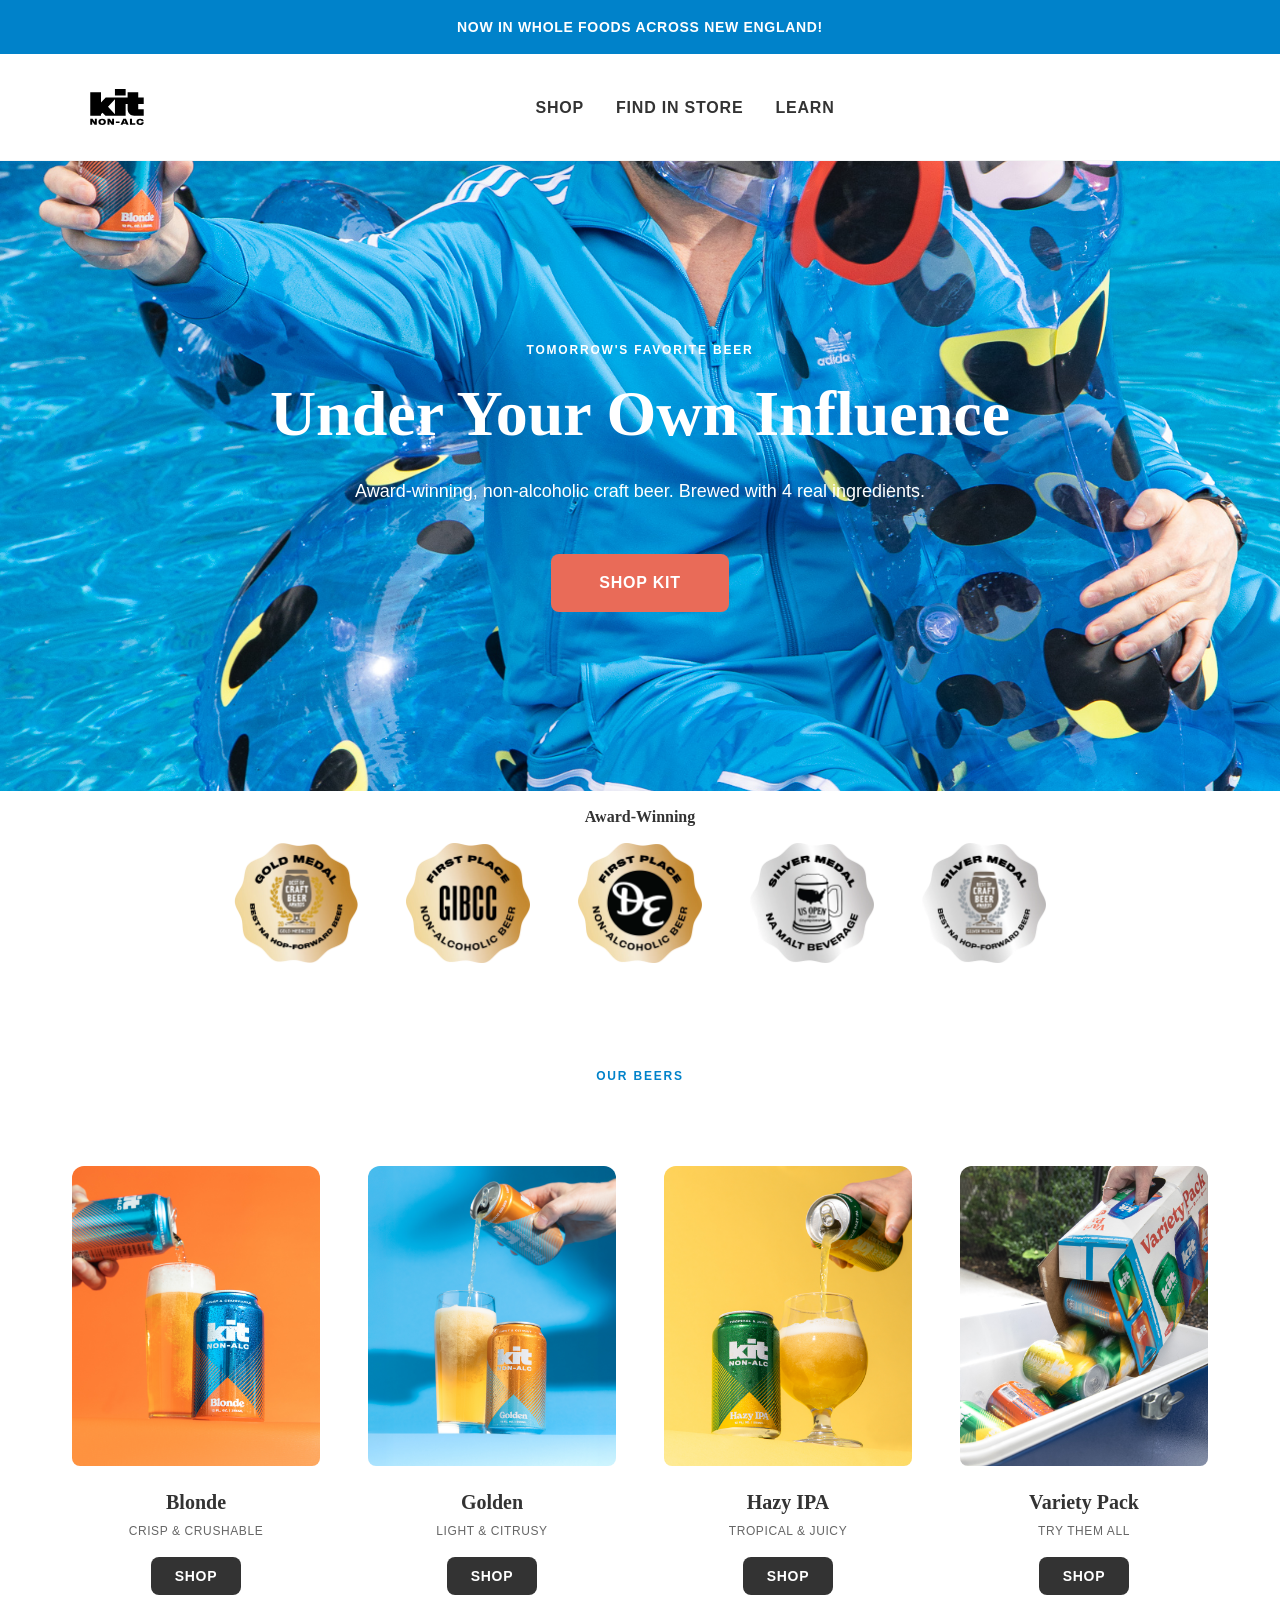
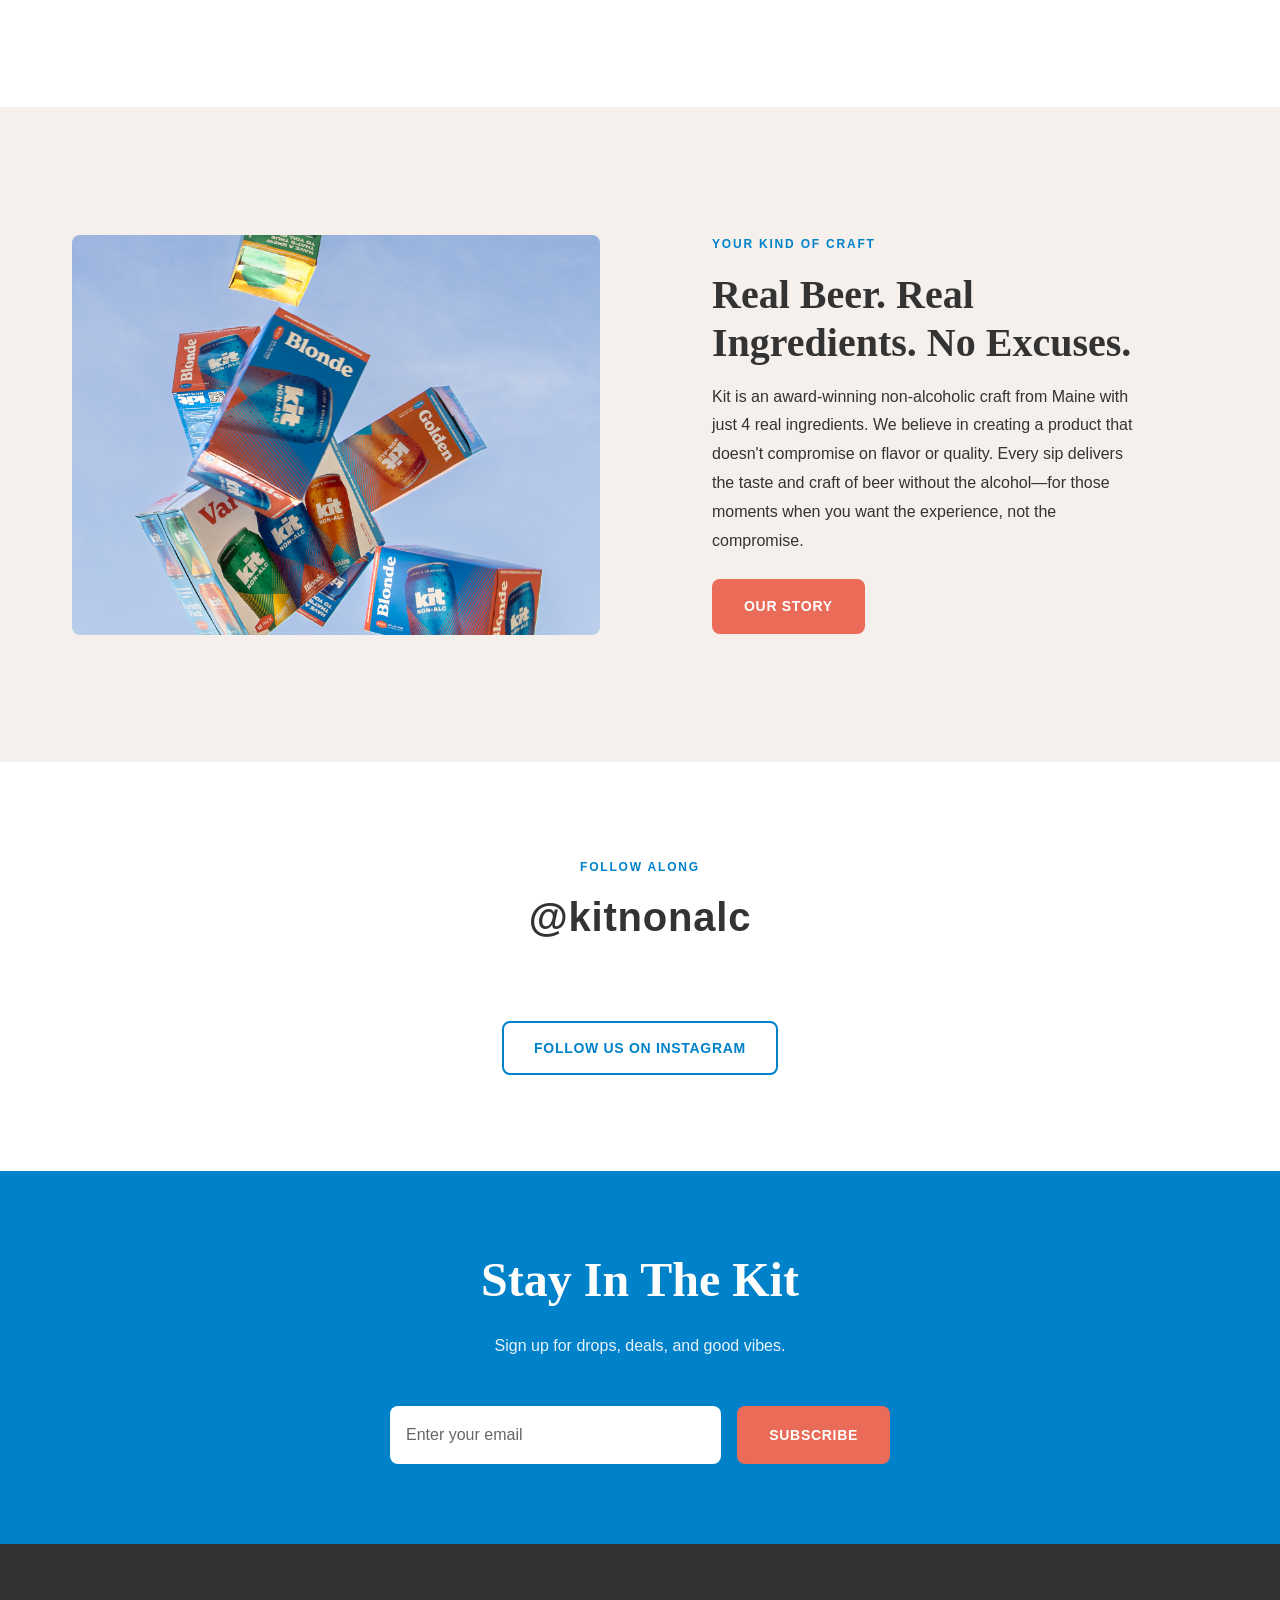
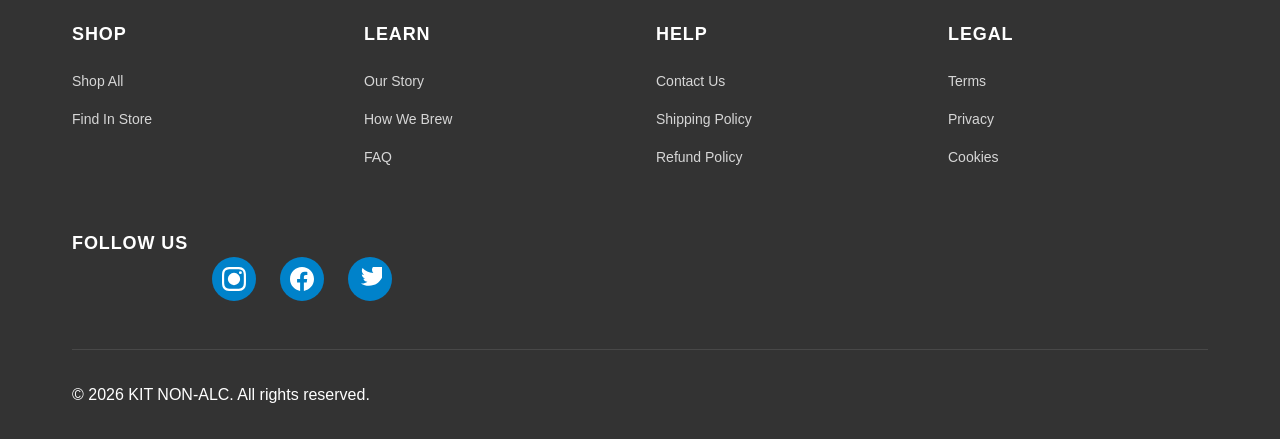
==== index.html @ 0127bae8 "Update site files" ====
<!DOCTYPE html>
<html lang="en">
<head>
    <meta charset="UTF-8">
    <meta name="viewport" content="width=device-width, initial-scale=1.0">
    <meta name="description" content="KIT NON-ALC | Award-winning, crushable, non-alcoholic craft beer brewed with 4 real ingredients in Maine.">
    <meta name="theme-color" content="#1a2332">
    <title>KIT NON-ALC | Tomorrow's Favorite Beer</title>
    <link rel="icon" type="image/svg+xml" href="images/logos/Kit_Non_Alc_Black.svg">

    <!-- CSS Files in Order -->
    <link rel="stylesheet" href="css/variables.css">
    <link rel="stylesheet" href="css/base.css">
    <link rel="stylesheet" href="css/components.css">
    <link rel="stylesheet" href="css/pages.css">
</head>
<body>
    <!-- Announcement Bar -->
    <div class="announcement-bar">
        <p>Now in Whole Foods Across New England!</p>
    </div>

    <!-- Header -->
    <header class="header">
        <div class="header-container">
            <!-- Logo -->
            <div class="header-logo">
                <a href="index.html" aria-label="KIT NON-ALC Home">
                    <img src="images/logos/Kit_Non_Alc_Black.svg" alt="KIT NON-ALC">
                </a>
            </div>

            <!-- Navigation -->
            <nav class="header-nav">
                <ul class="nav-links">
                    <li><a href="shop.html">Shop</a></li>
                    <li><a href="find-kit.html">Find In Store</a></li>
                    <li class="nav-dropdown">
                        <button class="nav-dropdown-toggle" aria-expanded="false" aria-haspopup="true">Learn</button>
                        <ul class="nav-dropdown-menu">
                            <li><a href="our-story.html">Our Story</a></li>
                            <li><a href="how-we-brew.html">How We Brew</a></li>
                            <li><a href="faq.html">FAQ</a></li>
                            <li><a href="contact.html">Contact</a></li>
                        </ul>
                    </li>
                </ul>
            </nav>

            <!-- Header Icons -->
            <div class="header-icons">
                <button class="header-icon-btn menu-toggle" aria-label="Menu" aria-expanded="false">
                    <svg width="24" height="24" viewBox="0 0 24 24" fill="none" xmlns="http://www.w3.org/2000/svg">
                        <path d="M3 6H21" stroke="currentColor" stroke-width="2" stroke-linecap="round"/>
                        <path d="M3 12H21" stroke="currentColor" stroke-width="2" stroke-linecap="round"/>
                        <path d="M3 18H21" stroke="currentColor" stroke-width="2" stroke-linecap="round"/>
                    </svg>
                </button>
            </div>
        </div>
    </header>


    <!-- Mobile Menu -->
    <nav class="mobile-menu">
        <div class="mobile-menu-header">
            <h2>Menu</h2>
            <button class="mobile-menu-close" aria-label="Close menu">&times;</button>
        </div>
        <ul class="mobile-menu-list">
            <li><a href="shop.html">Shop</a></li>
            <li><a href="find-kit.html">Find In Store</a></li>
            <li><a href="our-story.html">Our Story</a></li>
            <li><a href="how-we-brew.html">How We Brew</a></li>
            <li><a href="faq.html">FAQ</a></li>
            <li><a href="contact.html">Contact</a></li>
        </ul>
    </nav>


    <!-- Main Content -->
    <main>
        <!-- Hero Section -->
        <section class="hero" aria-label="Hero">
            <img src="images/hero/hero-pool.jpg" alt="KIT beer lifestyle hero image" class="hero-image" loading="eager">
            <div class="hero-content">
                <span class="hero-eyebrow">TOMORROW'S FAVORITE BEER</span>
                <h1 class="hero-headline">Under Your Own Influence</h1>
                <p class="hero-subtext">Award-winning, non-alcoholic craft beer. Brewed with 4 real ingredients.</p>
                <a href="shop.html" class="btn btn-primary hero-cta">SHOP KIT</a>
            </div>
        </section>

        <!-- Awards Section -->
        <section class="awards-section" aria-label="Awards">
            <h2 class="awards-headline">Award-Winning</h2>
            <div class="awards-container">
                <div class="award">
                    <img src="images/awards/award-1.webp" alt="Gold Medal — Best of Craft Beer Awards, Best NA Hop-Forward Beer 2023" loading="lazy">
                </div>
                <div class="award">
                    <img src="images/awards/award-2.webp" alt="First Place — GIBCC Non-Alcoholic Beer" loading="lazy">
                </div>
                <div class="award">
                    <img src="images/awards/award-3.webp" alt="First Place — DE Non-Alcoholic Beer" loading="lazy">
                </div>
                <div class="award">
                    <img src="images/awards/award-4.webp" alt="Silver Medal — US Open Beer Championship, NA Malt Beverage" loading="lazy">
                </div>
                <div class="award">
                    <img src="images/awards/silver-medal.webp" alt="Silver Medal — Best of Craft Beer Awards, Best NA Hop-Forward Beer 2024" loading="lazy">
                </div>
            </div>
        </section>

        <!-- Featured Products Section -->
        <section class="featured-products" aria-label="Featured products">
            <div class="section-container">
                <div class="section-header">
                    <span class="section-eyebrow">OUR BEERS</span>
                </div>

                <div class="products-grid">
                    <!-- Blonde Product -->
                    <div class="product-card">
                        <a href="shop.html?variant=blonde">
                            <img src="images/products/blonde-pour-1.jpg" alt="KIT Blonde Ale" class="product-image product-image-blonde" loading="lazy">
                        </a>
                        <div class="product-info">
                            <h3 class="product-name">Blonde</h3>
                            <p class="product-descriptor">Crisp & Crushable</p>
                            <a href="shop.html?variant=blonde" class="btn btn-secondary btn-small">SHOP</a>
                        </div>
                    </div>

                    <!-- Golden Product -->
                    <div class="product-card">
                        <a href="shop.html?variant=golden">
                            <img src="images/products/golden-pour-1.jpg" alt="KIT Golden Ale" class="product-image product-image-golden" loading="lazy">
                        </a>
                        <div class="product-info">
                            <h3 class="product-name">Golden</h3>
                            <p class="product-descriptor">Light & Citrusy</p>
                            <a href="shop.html?variant=golden" class="btn btn-secondary btn-small">SHOP</a>
                        </div>
                    </div>

                    <!-- Hazy IPA Product -->
                    <div class="product-card">
                        <a href="shop.html?variant=hazy">
                            <img src="images/products/hazy-pour-may25.jpg" alt="KIT Hazy IPA" class="product-image product-image-hazy" loading="lazy">
                        </a>
                        <div class="product-info">
                            <h3 class="product-name">Hazy IPA</h3>
                            <p class="product-descriptor">Tropical & Juicy</p>
                            <a href="shop.html?variant=hazy" class="btn btn-secondary btn-small">SHOP</a>
                        </div>
                    </div>

                    <!-- Variety Pack -->
                    <div class="product-card variety-pack">
                        <a href="shop.html?variant=variety">
                            <img src="images/products/variety-pack-1.jpg" alt="KIT Variety Pack" class="product-image product-image-variety" loading="lazy">
                        </a>
                        <div class="product-info">
                            <h3 class="product-name">Variety Pack</h3>
                            <p class="product-descriptor">Try Them All</p>
                            <a href="shop.html?variant=variety" class="btn btn-secondary btn-small">SHOP</a>
                        </div>
                    </div>
                </div>
            </div>
        </section>

        <!-- Your Kind of Craft Brand Story Section -->
        <section class="brand-story" aria-label="Brand story">
            <div class="section-container brand-story-layout">
                <img src="images/hero/hero-boxes-sky.jpg" alt="KIT NON-ALC craft beer" class="brand-story-image" loading="lazy">

                <div class="brand-story-content">
                    <span class="section-eyebrow">YOUR KIND OF CRAFT</span>
                    <h2 class="section-headline">Real Beer. Real Ingredients. No Excuses.</h2>
                    <p class="brand-story-text">
                        Kit is an award-winning non-alcoholic craft from Maine with just 4 real ingredients.
                        We believe in creating a product that doesn't compromise on flavor or quality. Every sip delivers
                        the taste and craft of beer without the alcohol—for those moments when you want the experience, not the compromise.
                    </p>
                    <a href="our-story.html" class="btn btn-primary">OUR STORY</a>
                </div>
            </div>
        </section>

        <!-- Instagram Feed Section -->
        <section class="instagram-section" aria-label="Instagram feed">
            <div class="section-container">
                <div class="section-header">
                    <span class="section-eyebrow">FOLLOW ALONG</span>
                    <h2 class="section-headline">@kitnonalc</h2>
                </div>
                <div class="instagram-feed" id="instagram-feed">
                    <!-- Elfsight or native IG embed widget loads here -->
                </div>
                <script src="https://static.elfsight.com/platform/platform.js" async></script>
                <div class="elfsight-app-lazy" data-elfsight-app-lazy data-app-id="instagram-feed-widget"></div>
                <!-- Fallback: static grid of lifestyle images if widget doesn't load -->
                <noscript>
                    <div class="instagram-fallback">
                        <a href="https://instagram.com/kitnonalc" target="_blank" rel="noopener">
                            <img src="images/lifestyle/pool-friends-1.jpg" alt="@kitnonalc on Instagram" class="lifestyle-image" loading="lazy">
                        </a>
                        <a href="https://instagram.com/kitnonalc" target="_blank" rel="noopener">
                            <img src="images/lifestyle/bbq-1.jpg" alt="@kitnonalc on Instagram" class="lifestyle-image" loading="lazy">
                        </a>
                        <a href="https://instagram.com/kitnonalc" target="_blank" rel="noopener">
                            <img src="images/lifestyle/golf-1.jpg" alt="@kitnonalc on Instagram" class="lifestyle-image" loading="lazy">
                        </a>
                    </div>
                </noscript>
                <div class="instagram-cta">
                    <a href="https://instagram.com/kitnonalc" target="_blank" rel="noopener" class="btn btn-outline">FOLLOW US ON INSTAGRAM</a>
                </div>
            </div>
        </section>

        <!-- Newsletter Section -->
        <section class="newsletter" aria-label="Newsletter signup">
            <div class="section-container newsletter-content">
                <h2 class="newsletter-headline">Stay In The Kit</h2>
                <p class="newsletter-subtext">Sign up for drops, deals, and good vibes.</p>

                <form class="newsletter-form" method="post" action="/newsletter">
                    <div class="newsletter-form-group">
                        <input
                            type="email"
                            class="newsletter-input"
                            placeholder="Enter your email"
                            required
                            aria-label="Email address"
                        >
                        <button type="submit" class="btn btn-secondary">SUBSCRIBE</button>
                    </div>
                </form>
            </div>
        </section>
    </main>

    <!-- Footer -->
    <footer class="footer">
        <div class="footer-container">
            <div class="footer-columns">
                <div class="footer-column">
                    <h3>Shop</h3>
                    <ul>
                        <li><a href="shop.html">Shop All</a></li>
                        <li><a href="find-kit.html">Find In Store</a></li>
                    </ul>
                </div>

                <div class="footer-column">
                    <h3>Learn</h3>
                    <ul>
                        <li><a href="our-story.html">Our Story</a></li>
                        <li><a href="how-we-brew.html">How We Brew</a></li>
                        <li><a href="faq.html">FAQ</a></li>
                    </ul>
                </div>

                <div class="footer-column">
                    <h3>Help</h3>
                    <ul>
                        <li><a href="contact.html">Contact Us</a></li>
                        <li><a href="#">Shipping Policy</a></li>
                        <li><a href="#">Refund Policy</a></li>
                    </ul>
                </div>

                <div class="footer-column">
                    <h3>Legal</h3>
                    <ul>
                        <li><a href="#">Terms</a></li>
                        <li><a href="#">Privacy</a></li>
                        <li><a href="#">Cookies</a></li>
                    </ul>
                </div>
            </div>

            <div class="footer-social">
                <h3>Follow Us</h3>
                <div class="social-links">
                    <a href="https://instagram.com/kitnonalc" class="social-link" aria-label="Instagram">
                        <svg width="24" height="24" viewBox="0 0 24 24" fill="currentColor" xmlns="http://www.w3.org/2000/svg">
                            <path d="M12 2.163c3.204 0 3.584.012 4.85.07 3.252.148 4.771 1.691 4.919 4.919.058 1.265.069 1.645.069 4.849 0 3.205-.012 3.584-.069 4.849-.149 3.225-1.664 4.771-4.919 4.919-1.266.057-1.645.069-4.849.069-3.204 0-3.584-.012-4.849-.069-3.259-.149-4.771-1.699-4.919-4.92-.058-1.265-.07-1.644-.07-4.849 0-3.204.013-3.583.07-4.849.149-3.227 1.664-4.771 4.919-4.919 1.266-.057 1.645-.069 4.849-.069zm0-2.163c-3.259 0-3.667.014-4.947.072-4.358.2-6.78 2.618-6.98 6.98-.059 1.281-.073 1.689-.073 4.948 0 3.259.014 3.668.072 4.948.2 4.358 2.618 6.78 6.98 6.98 1.281.058 1.689.072 4.948.072 3.259 0 3.668-.014 4.948-.072 4.354-.2 6.782-2.618 6.979-6.98.059-1.28.073-1.689.073-4.948 0-3.259-.014-3.667-.072-4.947-.196-4.354-2.617-6.78-6.979-6.98-1.281-.059-1.69-.073-4.949-.073zM5.838 12a6.162 6.162 0 1 1 12.324 0 6.162 6.162 0 0 1-12.324 0zM12 16a4 4 0 1 1 0-8 4 4 0 0 1 0 8zm4.965-10.322a1.44 1.44 0 1 1 2.881.001 1.44 1.44 0 0 1-2.881-.001z"/>
                        </svg>
                    </a>
                    <a href="https://facebook.com" class="social-link" aria-label="Facebook">
                        <svg width="24" height="24" viewBox="0 0 24 24" fill="currentColor" xmlns="http://www.w3.org/2000/svg">
                            <path d="M24 12.073c0-6.627-5.373-12-12-12s-12 5.373-12 12c0 5.99 4.388 10.954 10.125 11.854v-8.385H7.078v-3.47h3.047V9.43c0-3.007 1.792-4.669 4.533-4.669 1.312 0 2.686.235 2.686.235v2.953H15.83c-1.491 0-1.956.925-1.956 1.874v2.25h3.328l-.532 3.47h-2.796v8.385C19.612 23.027 24 18.062 24 12.073z"/>
                        </svg>
                    </a>
                    <a href="https://twitter.com" class="social-link" aria-label="Twitter">
                        <svg width="24" height="24" viewBox="0 0 24 24" fill="currentColor" xmlns="http://www.w3.org/2000/svg">
                            <path d="M23.953 4.57a10 10 0 002.856-3.632c-1.044.464-2.213.776-3.458.894 1.242-.748 2.194-1.935 2.643-3.346-1.162.689-2.449 1.19-3.822 1.46-.11-.126-.23-.248-.353-.368-1.781-1.772-4.659-1.792-6.464-.039-1.805 1.752-1.825 4.635-.044 6.464-.026-.02-.052-.039-.079-.057-4.29-.43-8.065-2.191-10.681-5.008-.447.765-.699 1.636-.699 2.57 0 1.785.91 3.361 2.285 4.287-.847-.026-1.643-.256-2.331-.641v.08c0 2.137 1.5 3.95 3.509 4.368-.367.1-.754.154-1.152.154-.282 0-.558-.027-.827-.08.558 1.75 2.174 3.019 4.09 3.054-1.491 1.167-3.368 1.863-5.411 1.863-.352 0-.699-.02-1.042-.059 2.285 1.464 5 2.317 7.939 2.317 9.527 0 14.723-7.882 14.723-14.722 0-.224-.005-.448-.016-.67 1.012-.73 1.888-1.643 2.581-2.685z"/>
                        </svg>
                    </a>
                </div>
            </div>

            <div class="footer-bottom">
                <p>&copy; 2026 KIT NON-ALC. All rights reserved.</p>
            </div>
        </div>
    </footer>

    <!-- JavaScript -->
    <script src="js/main.js"></script>
</body>
</html>
---- css/variables.css ----
/* ========================================
   KIT NON-ALC BRAND DESIGN TOKENS
   ======================================== */

:root {
  /* Colors */
  --kit-blonde-blue: #0082CA;
  --kit-golden-blue: #7FBFEF;
  --kit-charcoal: #333333;
  --kit-white: #FFFFFF;
  --kit-blonde-red: #E96B58;
  --kit-golden-orange: #FF8200;
  --kit-hazy-gold: #FFBF3F;
  --kit-hazy-green: #249E6B;
  --kit-light-gray: #F5F5F5;
  --kit-medium-gray: #E0E0E0;
  --kit-dark-gray: #666666;

  /* Typography Scale */
  --font-family-serif: 'New Spirit', 'Source Serif 4', Georgia, serif;
  --font-family-sans: 'BB Torsos Pro', 'Mona Sans', -apple-system, BlinkMacSystemFont, 'Segoe UI', sans-serif;

  /* Font Sizes */
  --fs-eyebrow: 0.75rem;
  --fs-body-sm: 0.875rem;
  --fs-body: 1rem;
  --fs-subhead: 1.125rem;
  --fs-h4: 1.5rem;
  --fs-h3: 2rem;
  --fs-h2: 2.5rem;
  --fs-h1: 3rem;
  --fs-hero: 3.5rem;

  /* Font Weights */
  --fw-regular: 400;
  --fw-semi-bold: 600;
  --fw-bold: 700;

  /* Letter Spacing */
  --ls-normal: 0;
  --ls-tight: -0.01em;
  --ls-wide: 0.05em;
  --ls-eyebrow: 0.15em;

  /* Line Heights */
  --lh-tight: 1.2;
  --lh-body: 1.6;
  --lh-loose: 1.8;

  /* Spacing Scale (4px base) */
  --space-xs: 0.25rem;
  --space-sm: 0.5rem;
  --space-md: 1rem;
  --space-lg: 1.5rem;
  --space-xl: 2rem;
  --space-2xl: 3rem;
  --space-3xl: 4rem;
  --space-4xl: 5rem;
  --space-5xl: 6rem;

  /* Border Radius */
  --radius-sm: 4px;
  --radius-md: 8px;
  --radius-lg: 12px;
  --radius-xl: 16px;

  /* Transitions */
  --transition-fast: 150ms ease;
  --transition-base: 250ms ease;
  --transition-slow: 350ms ease;

  /* Layout */
  --max-width: 1200px;
  --container-padding: var(--space-xl);

  /* Breakpoints (mobile-first) */
  --bp-tablet: 768px;
  --bp-desktop: 1024px;

  /* Z-Index Scale */
  --z-base: 1;
  --z-dropdown: 100;
  --z-sticky: 200;
  --z-modal: 300;
  --z-overlay: 400;

  /* Shadows */
  --shadow-sm: 0 1px 2px rgba(0, 0, 0, 0.05);
  --shadow-md: 0 4px 6px rgba(0, 0, 0, 0.1);
  --shadow-lg: 0 10px 15px rgba(0, 0, 0, 0.1);
  --shadow-xl: 0 20px 25px rgba(0, 0, 0, 0.1);
}
---- css/base.css ----
/* ========================================
   FONT FACE DECLARATIONS
   ======================================== */

@font-face {
  font-family: 'New Spirit';
  src: url('../fonts/NewSpirit-Regular.woff2') format('woff2'),
       url('../fonts/NewSpirit-Regular.woff') format('woff');
  font-weight: 400;
  font-style: normal;
}

@font-face {
  font-family: 'New Spirit';
  src: url('../fonts/NewSpirit-Medium.woff2') format('woff2'),
       url('../fonts/NewSpirit-Medium.woff') format('woff');
  font-weight: 500;
  font-style: normal;
}

@font-face {
  font-family: 'New Spirit';
  src: url('../fonts/NewSpirit-MediumItalic.woff2') format('woff2'),
       url('../fonts/NewSpirit-MediumItalic.woff') format('woff');
  font-weight: 500;
  font-style: italic;
}

@font-face {
  font-family: 'New Spirit';
  src: url('../fonts/NewSpirit-Bold.woff2') format('woff2'),
       url('../fonts/NewSpirit-Bold.woff') format('woff');
  font-weight: 700;
  font-style: normal;
}

@font-face {
  font-family: 'BB Torsos Pro';
  src: url('../fonts/BBTorsosPro-SemiRegular.woff2') format('woff2'),
       url('../fonts/BBTorsosPro-SemiRegular.woff') format('woff');
  font-weight: 400;
  font-style: normal;
}

@font-face {
  font-family: 'BB Torsos Pro';
  src: url('../fonts/BBTorsosPro-SemiBold.woff2') format('woff2'),
       url('../fonts/BBTorsosPro-SemiBold.woff') format('woff');
  font-weight: 600;
  font-style: normal;
}

@font-face {
  font-family: 'BB Torsos Pro';
  src: url('../fonts/BBTorsosPro-Bold.woff2') format('woff2'),
       url('../fonts/BBTorsosPro-Bold.woff') format('woff');
  font-weight: 700;
  font-style: normal;
}

@import url('https://fonts.googleapis.com/css2?family=Source+Serif+4:ital,opsz,wght@0,8..60,400;0,8..60,500;0,8..60,700;1,8..60,500&family=Mona+Sans:ital,wght@0,200;0,300;0,400;0,500;0,600;0,700;0,800;1,200;1,300;1,400;1,500;1,600;1,700;1,800&display=swap');

/* ========================================
   CSS RESET & BASE STYLES
   ======================================== */

*,
*::before,
*::after {
  margin: 0;
  padding: 0;
  box-sizing: border-box;
}

html {
  scroll-behavior: smooth;
}

body {
  font-family: var(--font-family-sans);
  font-size: var(--fs-body);
  font-weight: var(--fw-regular);
  line-height: var(--lh-body);
  color: var(--kit-charcoal);
  background-color: var(--kit-white);
}

/* ========================================
   TYPOGRAPHY
   ======================================== */

h1,
h2,
h3,
h4,
h5,
h6 {
  font-family: var(--font-family-serif);
  font-weight: var(--fw-semi-bold);
  line-height: var(--lh-tight);
  margin-bottom: var(--space-md);
}

h1 {
  font-size: var(--fs-h1);
}

h2 {
  font-size: var(--fs-h2);
}

h3 {
  font-size: var(--fs-h3);
}

h4 {
  font-size: var(--fs-h4);
}

h5,
h6 {
  font-size: var(--fs-subhead);
}

p {
  margin-bottom: var(--space-md);
}

p:last-child {
  margin-bottom: 0;
}

a {
  color: var(--kit-blonde-blue);
  text-decoration: none;
  transition: color var(--transition-base);
}

a:hover {
  color: var(--kit-golden-blue);
}

img {
  max-width: 100%;
  height: auto;
  display: block;
}

button,
input,
textarea,
select {
  font: inherit;
}

button {
  cursor: pointer;
  border: none;
}

input,
textarea,
select {
  border: 1px solid var(--kit-medium-gray);
  padding: var(--space-md);
  border-radius: var(--radius-md);
  transition: border-color var(--transition-base);
}

input:focus,
textarea:focus,
select:focus {
  outline: none;
  border-color: var(--kit-blonde-blue);
  box-shadow: 0 0 0 3px rgba(0, 130, 202, 0.1);
}

ul,
ol {
  list-style-position: inside;
}

/* ========================================
   UTILITY CLASSES
   ======================================== */

.eyebrow {
  font-family: var(--font-family-sans);
  font-size: var(--fs-eyebrow);
  font-weight: var(--fw-semi-bold);
  text-transform: uppercase;
  letter-spacing: var(--ls-eyebrow);
  color: var(--kit-blonde-blue);
  margin-bottom: var(--space-sm);
  display: block;
}

.headline {
  font-family: var(--font-family-serif);
  font-size: var(--fs-h2);
  font-weight: var(--fw-semi-bold);
  line-height: var(--lh-tight);
  color: var(--kit-charcoal);
}

.subhead {
  font-family: var(--font-family-sans);
  font-size: var(--fs-subhead);
  font-weight: var(--fw-semi-bold);
  text-transform: uppercase;
  letter-spacing: var(--ls-wide);
  color: var(--kit-charcoal);
}

.body-text {
  font-family: var(--font-family-sans);
  font-size: var(--fs-body);
  font-weight: var(--fw-regular);
  line-height: var(--lh-body);
  color: var(--kit-charcoal);
}

.cta-text {
  font-family: var(--font-family-sans);
  font-size: var(--fs-subhead);
  font-weight: var(--fw-semi-bold);
  text-transform: uppercase;
  letter-spacing: var(--ls-wide);
  color: var(--kit-white);
}

.container {
  width: 100%;
  max-width: var(--max-width);
  margin: 0 auto;
  padding: 0 var(--container-padding);
}

.section {
  padding: var(--space-3xl) var(--container-padding);
}

@media (min-width: 768px) {
  .section {
    padding: var(--space-4xl) var(--container-padding);
  }
}

body.no-scroll {
  overflow: hidden;
}

.visually-hidden {
  position: absolute;
  width: 1px;
  height: 1px;
  padding: 0;
  margin: -1px;
  overflow: hidden;
  clip: rect(0, 0, 0, 0);
  white-space: nowrap;
  border-width: 0;
}
---- css/components.css ----
/* ========================================
   ANNOUNCEMENT BAR
   ======================================== */

.announcement-bar {
  background-color: var(--kit-blonde-blue);
  color: var(--kit-white);
  padding: var(--space-md) var(--space-lg);
  text-align: center;
  font-family: var(--font-family-sans);
  font-size: var(--fs-body-sm);
  font-weight: var(--fw-semi-bold);
  text-transform: uppercase;
  letter-spacing: var(--ls-wide);
  z-index: var(--z-sticky);
}

/* ========================================
   SITE HEADER
   ======================================== */

.header {
  background-color: var(--kit-white);
  padding: var(--space-sm) var(--space-xl);
  position: sticky;
  top: 0;
  z-index: var(--z-sticky);
  border-bottom: 1px solid var(--kit-light-gray);
  display: flex;
  align-items: center;
  justify-content: space-between;
}

.header-container {
  width: 100%;
  max-width: var(--max-width);
  margin: 0 auto;
  padding: 0 var(--container-padding);
  display: flex;
  align-items: center;
  justify-content: space-between;
}

.header-logo {
  flex: 0 0 auto;
  max-width: 90px;
}

.header-logo img {
  width: 100%;
  height: auto;
}

.header-logo a {
  display: block;
}

.header-nav {
  flex: 1;
  display: none;
  text-align: center;
}

@media (min-width: 1024px) {
  .header-nav {
    display: flex;
    align-items: center;
    justify-content: center;
  }
}

.header-icons {
  flex: 0 0 auto;
  display: flex;
  align-items: center;
  gap: var(--space-lg);
}

/* ========================================
   NAVIGATION
   ======================================== */

.nav-links {
  display: flex;
  align-items: center;
  justify-content: center;
  gap: var(--space-xl);
  list-style: none;
}

.nav-links > li {
  position: relative;
}

.nav-links a {
  font-family: var(--font-family-sans);
  font-size: var(--fs-body);
  font-weight: var(--fw-semi-bold);
  text-transform: uppercase;
  letter-spacing: var(--ls-wide);
  color: var(--kit-charcoal);
  transition: color var(--transition-base);
  display: flex;
  align-items: center;
  gap: var(--space-sm);
}

.nav-links a:hover {
  color: var(--kit-blonde-blue);
}

.nav-dropdown {
  position: relative;
}

.nav-dropdown-toggle,
.dropdown-toggle {
  font-family: var(--font-family-sans);
  font-size: var(--fs-body);
  font-weight: var(--fw-semi-bold);
  text-transform: uppercase;
  letter-spacing: var(--ls-wide);
  color: var(--kit-charcoal);
  background: none;
  border: none;
  padding: 0;
  cursor: pointer;
  transition: color var(--transition-base);
  display: flex;
  align-items: center;
  gap: var(--space-sm);
}

.nav-dropdown-toggle:hover,
.dropdown-toggle:hover {
  color: var(--kit-blonde-blue);
}

.nav-dropdown {
  position: relative;
}

.nav-dropdown-menu,
.dropdown-menu {
  position: absolute;
  top: 100%;
  left: 0;
  background-color: var(--kit-white);
  border: 1px solid var(--kit-medium-gray);
  border-radius: var(--radius-md);
  padding: var(--space-md) 0;
  min-width: 200px;
  opacity: 0;
  visibility: hidden;
  transform: translateY(-10px);
  transition: opacity var(--transition-base), visibility var(--transition-base), transform var(--transition-base);
  z-index: var(--z-dropdown);
  box-shadow: var(--shadow-lg);
  margin-top: 0;
  list-style: none;
}

/* Invisible bridge to prevent hover gap */
.nav-dropdown-menu::before,
.dropdown-menu::before {
  content: "";
  position: absolute;
  top: -12px;
  left: 0;
  width: 100%;
  height: 12px;
}

.nav-dropdown:hover .nav-dropdown-menu,
.nav-dropdown:hover .dropdown-menu {
  opacity: 1;
  visibility: visible;
  transform: translateY(0);
}

.nav-dropdown-menu a,
.dropdown-menu a {
  display: block;
  padding: var(--space-md) var(--space-lg);
  color: var(--kit-charcoal);
  font-size: var(--fs-body-sm);
  font-weight: var(--fw-regular);
  text-transform: none;
  letter-spacing: var(--ls-normal);
  transition: background-color var(--transition-base), color var(--transition-base);
}

.nav-dropdown-menu a:hover,
.dropdown-menu a:hover {
  background-color: var(--kit-light-gray);
  color: var(--kit-blonde-blue);
}

/* ========================================
   HEADER ICON BUTTONS
   ======================================== */

.header-icon-btn {
  background: none;
  border: none;
  padding: 0;
  cursor: pointer;
  color: var(--kit-charcoal);
  width: 24px;
  height: 24px;
  display: flex;
  align-items: center;
  justify-content: center;
  transition: color var(--transition-base);
}

.header-icon-btn:hover {
  color: var(--kit-blonde-blue);
}

.search-toggle,
.cart-toggle {
  display: flex;
  align-items: center;
  justify-content: center;
  position: relative;
}

.cart-badge {
  position: absolute;
  top: -8px;
  right: -8px;
  background-color: var(--kit-blonde-red);
  color: var(--kit-white);
  border-radius: 50%;
  width: 20px;
  height: 20px;
  display: flex;
  align-items: center;
  justify-content: center;
  font-size: 12px;
  font-weight: var(--fw-semi-bold);
}

.menu-toggle,
.mobile-menu-toggle {
  display: flex;
  flex-direction: column;
  gap: 6px;
  background: none;
  border: none;
  width: 28px;
  height: 28px;
  padding: 0;
  cursor: pointer;
}

@media (min-width: 1024px) {
  .menu-toggle,
  .mobile-menu-toggle {
    display: none;
  }
}

.menu-toggle span,
.mobile-menu-toggle span {
  width: 100%;
  height: 3px;
  background-color: var(--kit-charcoal);
  transition: all var(--transition-base);
  border-radius: 2px;
  display: block;
}

.menu-toggle.is-active span:nth-child(1),
.mobile-menu-toggle.is-open span:nth-child(1) {
  transform: rotate(45deg) translate(6px, 6px);
}

.menu-toggle.is-active span:nth-child(2),
.mobile-menu-toggle.is-open span:nth-child(2) {
  opacity: 0;
}

.menu-toggle.is-active span:nth-child(3),
.mobile-menu-toggle.is-open span:nth-child(3) {
  transform: rotate(-45deg) translate(6px, -6px);
}

/* ========================================
   MOBILE MENU
   ======================================== */

.mobile-menu {
  position: fixed;
  top: 0;
  left: 0;
  right: 0;
  bottom: 0;
  background-color: var(--kit-white);
  z-index: var(--z-modal);
  transform: translateX(-100%);
  transition: transform var(--transition-base);
  overflow-y: auto;
  padding-top: 0;
}

.mobile-menu.is-open {
  transform: translateX(0);
}

@media (min-width: 1024px) {
  .mobile-menu {
    display: none !important;
  }
}

.mobile-menu-header {
  padding: var(--space-lg) var(--space-xl);
  border-bottom: 1px solid var(--kit-light-gray);
  display: flex;
  align-items: center;
  justify-content: space-between;
}

.mobile-menu-header h2 {
  font-family: var(--font-family-sans);
  font-size: var(--fs-subhead);
  font-weight: var(--fw-semi-bold);
  text-transform: uppercase;
  letter-spacing: var(--ls-wide);
  margin: 0;
}

.mobile-menu-close {
  background: none;
  border: none;
  font-size: 24px;
  cursor: pointer;
  color: var(--kit-charcoal);
  transition: color var(--transition-base);
  padding: 0;
  width: 24px;
  height: 24px;
  display: flex;
  align-items: center;
  justify-content: center;
}

.mobile-menu-close:hover {
  color: var(--kit-blonde-blue);
}

.mobile-menu-links,
.mobile-menu-list {
  list-style: none;
  padding: 0;
  margin: 0;
}

.mobile-menu-links a,
.mobile-menu-list a {
  display: block;
  padding: var(--space-lg) var(--space-xl);
  border-bottom: 1px solid var(--kit-light-gray);
  font-family: var(--font-family-sans);
  font-size: var(--fs-body);
  font-weight: var(--fw-semi-bold);
  text-transform: uppercase;
  letter-spacing: var(--ls-wide);
  color: var(--kit-charcoal);
  transition: background-color var(--transition-base), color var(--transition-base);
}

.mobile-menu-links a:hover,
.mobile-menu-list a:hover {
  background-color: var(--kit-light-gray);
  color: var(--kit-blonde-blue);
}

/* ========================================
   CART DRAWER
   ======================================== */

.cart-drawer {
  position: fixed;
  top: 0;
  right: 0;
  width: 100%;
  max-width: 400px;
  height: 100vh;
  background-color: var(--kit-white);
  border-left: 1px solid var(--kit-medium-gray);
  z-index: var(--z-modal);
  transition: right var(--transition-base);
  display: flex;
  flex-direction: column;
  box-shadow: var(--shadow-xl);
  right: -100%;
}

.cart-drawer[hidden] {
  display: none;
}

.cart-drawer:not([hidden]) {
  right: 0;
}

.cart-drawer-overlay {
  position: fixed;
  top: 0;
  left: 0;
  right: 0;
  bottom: 0;
  background-color: rgba(0, 0, 0, 0.3);
  z-index: calc(var(--z-modal) - 1);
  opacity: 0;
  visibility: hidden;
  transition: opacity var(--transition-base), visibility var(--transition-base);
}

.cart-drawer:not([hidden]) ~ .cart-drawer-overlay {
  opacity: 1;
  visibility: visible;
}

.cart-drawer-content {
  display: flex;
  flex-direction: column;
  height: 100%;
}

.cart-drawer-header {
  padding: var(--space-lg);
  border-bottom: 1px solid var(--kit-medium-gray);
  display: flex;
  align-items: center;
  justify-content: space-between;
}

.cart-drawer-header h2 {
  font-family: var(--font-family-sans);
  font-size: var(--fs-subhead);
  font-weight: var(--fw-semi-bold);
  text-transform: uppercase;
  letter-spacing: var(--ls-wide);
  color: var(--kit-charcoal);
  margin: 0;
}

.cart-drawer-close,
.cart-close {
  background: none;
  border: none;
  font-size: 24px;
  cursor: pointer;
  color: var(--kit-charcoal);
  transition: color var(--transition-base);
  padding: 0;
  width: 24px;
  height: 24px;
  display: flex;
  align-items: center;
  justify-content: center;
}

.cart-drawer-close:hover,
.cart-close:hover {
  color: var(--kit-blonde-blue);
}

.cart-drawer-body {
  flex: 1;
  overflow-y: auto;
  padding: var(--space-lg);
}

.cart-empty-state {
  text-align: center;
}

.cart-empty-state p {
  margin-bottom: var(--space-lg);
}

/* ========================================
   SEARCH OVERLAY
   ======================================== */

.search-overlay {
  position: fixed;
  top: 60px;
  left: 0;
  right: 0;
  background-color: var(--kit-white);
  border-bottom: 1px solid var(--kit-medium-gray);
  padding: var(--space-lg) var(--space-xl);
  opacity: 0;
  visibility: hidden;
  transform: translateY(-10px);
  transition: opacity var(--transition-base), visibility var(--transition-base), transform var(--transition-base);
  z-index: var(--z-dropdown);
  box-shadow: var(--shadow-md);
}

.search-overlay[hidden] {
  display: none;
}

.search-overlay:not([hidden]) {
  opacity: 1;
  visibility: visible;
  transform: translateY(0);
}

.search-overlay-content {
  max-width: var(--max-width);
  margin: 0 auto;
  padding: 0 var(--container-padding);
  display: flex;
  align-items: center;
  gap: var(--space-lg);
  position: relative;
}

.search-overlay-close,
.search-close {
  background: none;
  border: none;
  cursor: pointer;
  color: var(--kit-charcoal);
  transition: color var(--transition-base);
  padding: 0;
  width: 24px;
  height: 24px;
  display: flex;
  align-items: center;
  justify-content: center;
}

.search-overlay-close:hover,
.search-close:hover {
  color: var(--kit-blonde-blue);
}

.search-overlay-input {
  width: 100%;
  max-width: 400px;
  padding: var(--space-md);
  border: 1px solid var(--kit-medium-gray);
  border-radius: var(--radius-md);
  font-size: var(--fs-body);
  flex: 1;
}

.search-overlay-input:focus {
  outline: none;
  border-color: var(--kit-blonde-blue);
  box-shadow: 0 0 0 3px rgba(0, 130, 202, 0.1);
}

/* ========================================
   BUTTONS
   ======================================== */

.btn {
  padding: var(--space-md) var(--space-xl);
  border-radius: var(--radius-md);
  font-family: var(--font-family-sans);
  font-size: var(--fs-body-sm);
  font-weight: var(--fw-semi-bold);
  text-transform: uppercase;
  letter-spacing: var(--ls-wide);
  display: inline-flex;
  align-items: center;
  justify-content: center;
  gap: var(--space-md);
  transition: all var(--transition-base);
  white-space: nowrap;
  border: none;
  cursor: pointer;
  text-decoration: none;
}

.btn-primary {
  background-color: var(--kit-blonde-red);
  color: var(--kit-white);
}

.btn-primary:hover {
  background-color: #d85a47;
  transform: translateY(-2px);
  box-shadow: var(--shadow-md);
}

.btn-secondary {
  background-color: var(--kit-charcoal);
  color: var(--kit-white);
}

.btn-secondary:hover {
  background-color: #1a1a1a;
  transform: translateY(-2px);
  box-shadow: var(--shadow-md);
}

.btn-outline {
  background-color: transparent;
  border: 2px solid var(--kit-blonde-blue);
  color: var(--kit-blonde-blue);
  padding: calc(var(--space-md) - 2px) calc(var(--space-xl) - 2px);
}

.btn-outline:hover {
  background-color: var(--kit-blonde-blue);
  color: var(--kit-white);
}

.btn-sm,
.btn-small {
  padding: var(--space-sm) var(--space-lg);
  font-size: var(--fs-body-sm);
}

.btn-lg {
  padding: var(--space-lg) var(--space-2xl);
  font-size: var(--fs-subhead);
}

.btn-full-width {
  width: 100%;
}

/* ========================================
   PRODUCT CARD
   ======================================== */

.product-card {
  background-color: var(--kit-white);
  border-radius: var(--radius-lg);
  overflow: hidden;
  transition: transform var(--transition-base), box-shadow var(--transition-base);
}

.product-card:hover {
  transform: translateY(-8px);
  box-shadow: var(--shadow-lg);
}

.product-image {
  width: 100%;
  height: 300px;
  object-fit: cover;
  object-position: center;
  border-radius: var(--radius-md, 8px);
}

.product-info {
  padding: var(--space-lg);
}

.product-name {
  font-family: var(--font-family-serif);
  font-size: var(--fs-h4);
  font-weight: var(--fw-semi-bold);
  color: var(--kit-charcoal);
  margin-bottom: var(--space-sm);
}

.product-descriptor {
  font-family: var(--font-family-sans);
  font-size: var(--fs-body-sm);
  color: var(--kit-dark-gray);
  margin-bottom: var(--space-md);
  line-height: var(--lh-body);
}

.product-price {
  font-family: var(--font-family-sans);
  font-size: var(--fs-h4);
  font-weight: var(--fw-semi-bold);
  color: var(--kit-charcoal);
  margin-bottom: var(--space-md);
}

.add-to-cart {
  width: 100%;
}

/* ========================================
   TRUST BADGES
   ======================================== */

.trust-badges {
  margin: var(--space-2xl) 0;
}

.trust-badges-container {
  display: flex;
  flex-wrap: wrap;
  gap: var(--space-md);
  justify-content: center;
  align-items: center;
}

.trust-badge {
  display: flex;
  flex-direction: column;
  align-items: center;
  gap: var(--space-sm);
  padding: var(--space-md);
  text-align: center;
  font-family: var(--font-family-sans);
  font-size: var(--fs-body-sm);
  font-weight: var(--fw-semi-bold);
  color: var(--kit-charcoal);
}

.trust-badge-icon {
  width: 40px;
  height: 40px;
  display: flex;
  align-items: center;
  justify-content: center;
}

.trust-badge-icon svg {
  width: 100%;
  height: 100%;
}

.trust-badge p {
  margin: 0;
}

.badges-row {
  display: flex;
  flex-wrap: wrap;
  gap: var(--space-md);
  justify-content: center;
  align-items: center;
}

.badge-icon {
  width: 48px;
  height: 48px;
  display: flex;
  align-items: center;
  justify-content: center;
}

/* ========================================
   SECTION HEADER
   ======================================== */

.section-header {
  margin-bottom: var(--space-2xl);
  text-align: center;
}

@media (min-width: 768px) {
  .section-header {
    margin-bottom: var(--space-3xl);
  }
}

.section-eyebrow {
  display: block;
  font-family: var(--font-family-sans);
  font-size: var(--fs-eyebrow);
  font-weight: var(--fw-semi-bold);
  text-transform: uppercase;
  letter-spacing: var(--ls-eyebrow);
  color: var(--kit-blonde-blue);
  margin-bottom: var(--space-sm);
}

.section-headline {
  font-family: var(--font-family-serif);
  font-size: var(--fs-h2);
  font-weight: var(--fw-semi-bold);
  color: var(--kit-charcoal);
  line-height: var(--lh-tight);
}

@media (min-width: 768px) {
  .section-headline {
    font-size: var(--fs-h1);
  }
}

.section-container {
  width: 100%;
  max-width: var(--max-width);
  margin: 0 auto;
  padding: 0 var(--container-padding);
}

/* ========================================
   SITE FOOTER
   ======================================== */

.footer {
  background-color: var(--kit-charcoal);
  color: var(--kit-white);
  padding: var(--space-3xl) var(--space-xl) var(--space-xl);
}

@media (min-width: 768px) {
  .footer {
    padding: var(--space-4xl) var(--space-xl) var(--space-xl);
  }
}

.footer-container {
  width: 100%;
  max-width: var(--max-width);
  margin: 0 auto;
  padding: 0 var(--container-padding);
}

.footer-columns,
.footer-content {
  display: grid;
  grid-template-columns: 1fr;
  gap: var(--space-2xl);
  margin-bottom: var(--space-2xl);
}

@media (min-width: 768px) {
  .footer-columns,
  .footer-content {
    grid-template-columns: repeat(4, 1fr);
    gap: var(--space-xl);
  }
}

.footer-column h3 {
  font-family: var(--font-family-sans);
  font-size: var(--fs-subhead);
  font-weight: var(--fw-semi-bold);
  text-transform: uppercase;
  letter-spacing: var(--ls-wide);
  color: var(--kit-white);
  margin-bottom: var(--space-lg);
}

.footer-column ul {
  list-style: none;
  padding: 0;
  margin: 0;
}

.footer-column a {
  display: block;
  color: rgba(255, 255, 255, 0.8);
  margin-bottom: var(--space-md);
  font-size: var(--fs-body-sm);
  transition: color var(--transition-base);
}

.footer-column a:hover {
  color: var(--kit-golden-blue);
}

.footer-social {
  display: flex;
  gap: var(--space-lg);
  margin-top: var(--space-lg);
}

.footer-social h3 {
  font-family: var(--font-family-sans);
  font-size: var(--fs-subhead);
  font-weight: var(--fw-semi-bold);
  text-transform: uppercase;
  letter-spacing: var(--ls-wide);
  color: var(--kit-white);
  margin-bottom: var(--space-lg);
}

.social-links {
  display: flex;
  gap: var(--space-lg);
}

.social-link {
  width: 40px;
  height: 40px;
  display: flex;
  align-items: center;
  justify-content: center;
  background-color: rgba(255, 255, 255, 0.1);
  border-radius: var(--radius-md);
  color: var(--kit-white);
  font-size: 20px;
  transition: background-color var(--transition-base), color var(--transition-base);
}

.social-link:hover {
  background-color: var(--kit-golden-blue);
  color: var(--kit-charcoal);
}

.footer-bottom {
  display: grid;
  grid-template-columns: 1fr;
  gap: var(--space-lg);
  border-top: 1px solid rgba(255, 255, 255, 0.1);
  padding-top: var(--space-xl);
  margin-top: var(--space-2xl);
}

@media (min-width: 768px) {
  .footer-bottom {
    grid-template-columns: auto 1fr auto;
    align-items: center;
  }
}

.copyright {
  font-size: var(--fs-body-sm);
  color: rgba(255, 255, 255, 0.6);
  margin: 0;
}

/* ========================================
   NEWSLETTER SECTION
   ======================================== */

.newsletter {
  background-color: var(--kit-blonde-blue);
  color: var(--kit-white);
  padding: var(--space-3xl) var(--space-xl);
  text-align: center;
}

@media (min-width: 768px) {
  .newsletter {
    padding: var(--space-4xl) var(--space-xl);
  }
}

.newsletter-content {
  width: 100%;
  max-width: var(--max-width);
  margin: 0 auto;
  padding: 0 var(--container-padding);
}

.newsletter-headline {
  font-family: var(--font-family-serif);
  font-size: var(--fs-h2);
  font-weight: var(--fw-semi-bold);
  color: var(--kit-white);
  margin-bottom: var(--space-lg);
}

@media (min-width: 768px) {
  .newsletter-headline {
    font-size: var(--fs-h1);
  }
}

.newsletter-subtext {
  margin-bottom: var(--space-lg);
}

.newsletter-form {
  display: flex;
  flex-direction: column;
  gap: var(--space-md);
  max-width: 500px;
  margin: 0 auto;
}

@media (min-width: 768px) {
  .newsletter-form {
    flex-direction: row;
  }
}

.newsletter-form-group {
  display: flex;
  flex-direction: column;
  gap: var(--space-md);
  width: 100%;
}

@media (min-width: 768px) {
  .newsletter-form-group {
    flex-direction: row;
  }
}

.newsletter-input {
  flex: 1;
  padding: var(--space-md);
  border: none;
  border-radius: var(--radius-md);
  font-size: var(--fs-body);
}

.newsletter-input::placeholder {
  color: var(--kit-dark-gray);
}

.newsletter-form .btn-secondary {
  padding: var(--space-md) var(--space-xl);
  background-color: var(--kit-blonde-red);
}

.newsletter-form .btn-secondary:hover {
  background-color: #d85a47;
}

/* ========================================
   IMAGE PLACEHOLDER (Legacy - use real images)
   ======================================== */

.img-placeholder {
  width: 100%;
  height: auto;
  border-radius: var(--radius-md);
}

.img-placeholder--wide {
  aspect-ratio: 16 / 9;
}

.img-placeholder--hero {
  aspect-ratio: 3 / 1;
}

/* ========================================
   RESPONSIVE GRID
   ======================================== */

.grid {
  display: grid;
  gap: var(--space-xl);
}

.grid--cols-2 {
  grid-template-columns: 1fr;
}

@media (min-width: 768px) {
  .grid--cols-2 {
    grid-template-columns: repeat(2, 1fr);
  }
}

.grid--cols-3 {
  grid-template-columns: 1fr;
}

@media (min-width: 768px) {
  .grid--cols-3 {
    grid-template-columns: repeat(2, 1fr);
  }
}

@media (min-width: 1024px) {
  .grid--cols-3 {
    grid-template-columns: repeat(3, 1fr);
  }
}

.grid--cols-4 {
  grid-template-columns: 1fr;
}

@media (min-width: 768px) {
  .grid--cols-4 {
    grid-template-columns: repeat(2, 1fr);
  }
}

@media (min-width: 1024px) {
  .grid--cols-4 {
    grid-template-columns: repeat(4, 1fr);
  }
}

.products-grid {
  display: grid;
  grid-template-columns: 1fr;
  gap: var(--space-xl);
  margin-bottom: var(--space-2xl);
}

@media (min-width: 768px) {
  .products-grid {
    grid-template-columns: repeat(2, 1fr);
  }
}

@media (min-width: 1024px) {
  .products-grid {
    grid-template-columns: repeat(4, 1fr);
  }
}

.products-footer {
  text-align: center;
}

/* ========================================
   LAYOUT & SPACING UTILITIES
   ======================================== */

.featured-products {
  padding: var(--space-3xl) var(--container-padding);
}

@media (min-width: 768px) {
  .featured-products {
    padding: var(--space-4xl) var(--container-padding);
  }
}

.hero {
  position: relative;
  min-height: 600px;
  display: flex;
  align-items: center;
  justify-content: center;
}

.hero-image {
  position: absolute;
  top: 0;
  left: 0;
  width: 100%;
  height: 100%;
  object-fit: cover;
  object-position: center;
  z-index: 0;
}

.hero-content {
  position: relative;
  z-index: 1;
  text-align: center;
  color: var(--kit-white);
  max-width: 600px;
  padding: var(--space-3xl) var(--container-padding);
}

.hero-eyebrow {
  display: block;
  font-family: var(--font-family-sans);
  font-size: var(--fs-eyebrow);
  font-weight: var(--fw-semi-bold);
  text-transform: uppercase;
  letter-spacing: var(--ls-eyebrow);
  margin-bottom: var(--space-md);
}

.hero-headline {
  font-family: var(--font-family-serif);
  font-size: var(--fs-hero);
  font-weight: var(--fw-semi-bold);
  line-height: var(--lh-tight);
  margin-bottom: var(--space-lg);
}

.hero-subtext {
  font-family: var(--font-family-sans);
  font-size: var(--fs-subhead);
  margin-bottom: var(--space-lg);
}

.hero-cta {
  margin-top: var(--space-lg);
}

.lifestyle-section {
  padding: var(--space-3xl) var(--container-padding);
}

@media (min-width: 768px) {
  .lifestyle-section {
    padding: var(--space-4xl) var(--container-padding);
  }
}

.lifestyle-images {
  display: grid;
  grid-template-columns: 1fr;
  gap: var(--space-lg);
  margin-top: var(--space-2xl);
}

@media (min-width: 768px) {
  .lifestyle-images {
    grid-template-columns: repeat(3, 1fr);
  }
}

.lifestyle-image {
  width: 100%;
  height: 350px;
  object-fit: cover;
  object-position: center;
  border-radius: var(--radius-md, 8px);
}

.brand-story {
  padding: var(--space-3xl) var(--container-padding);
}

@media (min-width: 768px) {
  .brand-story {
    padding: var(--space-4xl) var(--container-padding);
  }
}

.brand-story-layout {
  display: grid;
  grid-template-columns: 1fr;
  gap: var(--space-3xl);
  align-items: center;
}

@media (min-width: 768px) {
  .brand-story-layout {
    grid-template-columns: repeat(2, 1fr);
  }
}

.brand-story-image {
  width: 100%;
  height: 400px;
  object-fit: cover;
  object-position: center;
  border-radius: var(--radius-md, 8px);
}

.brand-story-content {
  padding: var(--space-xl) 0;
}

.brand-story-text {
  margin-bottom: var(--space-lg);
  line-height: var(--lh-loose);
}
---- css/pages.css ----
/* ========== HOMEPAGE ========== */

.hero {
  position: relative;
  min-height: 70vh;
  overflow: hidden;
  display: flex;
  align-items: center;
  justify-content: center;
}

.hero-content {
  position: relative;
  z-index: var(--z-base);
  text-align: center;
  max-width: 700px;
  padding: var(--space-2xl);
  color: var(--kit-white);
}

.hero-headline {
  font-family: var(--font-family-serif);
  font-size: clamp(2.5rem, 5vw, 4.5rem);
  font-weight: var(--fw-bold);
  line-height: var(--lh-tight);
  margin-bottom: var(--space-lg);
}

.hero-eyebrow {
  display: block;
  margin-bottom: var(--space-md);
}

.hero-subtext {
  margin-bottom: var(--space-lg);
}

.hero .btn {
  font-size: var(--fs-body);
  padding: var(--space-md) var(--space-2xl);
}

.hero-image {
  position: absolute;
  top: 0;
  left: 0;
  width: 100%;
  height: 100%;
  object-fit: cover;
  object-position: center;
  z-index: 1;
}

/* Awards Bar */
.awards-section {
  background-color: var(--kit-white);
  padding: var(--space-md) var(--container-padding) var(--space-sm);
  text-align: center;
}

.awards-headline {
  font-family: var(--font-family-serif);
  font-size: var(--text-3xl);
  font-weight: 700;
  color: var(--kit-charcoal);
  margin-bottom: var(--space-md);
}

.awards-container {
  display: flex;
  align-items: center;
  justify-content: center;
  gap: var(--space-2xl);
  max-width: var(--max-width);
  margin: 0 auto;
  flex-wrap: wrap;
}

.award {
  flex-shrink: 0;
}

.award img {
  height: 100px;
  width: auto;
  object-fit: contain;
}

@media (max-width: 767px) {
  .awards-container {
    gap: var(--space-lg);
    justify-content: center;
  }
  .award img {
    height: 70px;
  }
}

@media (min-width: 1024px) {
  .award img {
    height: 120px;
  }
}

.featured-products {
  padding-block: var(--space-5xl) var(--space-sm);
  background-color: var(--kit-white);
}

.section-container {
  max-width: var(--max-width);
  margin: 0 auto;
  padding: 0 var(--container-padding);
}

.section-header {
  margin-bottom: var(--space-4xl);
  text-align: center;
}

.section-eyebrow {
  display: block;
  margin-bottom: var(--space-md);
}

.section-headline {
  font-family: var(--font-family-serif);
  font-size: var(--fs-h2);
  font-weight: var(--fw-semi-bold);
  color: var(--kit-charcoal);
}

.products-grid {
  display: grid;
  grid-template-columns: 1fr;
  gap: var(--space-2xl);
  margin-bottom: var(--space-4xl);
}

@media (min-width: 768px) {
  .products-grid {
    grid-template-columns: repeat(2, 1fr);
  }
}

@media (min-width: 1024px) {
  .products-grid {
    grid-template-columns: repeat(4, 1fr);
  }
}

.product-card {
  border-radius: var(--radius-lg);
  overflow: hidden;
  background-color: var(--kit-white);
  transition: transform var(--transition-base);
}

.product-card:hover {
  transform: scale(1.02);
}

.product-card.variety-pack {
  /* Optional: specific styling for variety pack */
}

.product-image {
  width: 100%;
  height: 300px;
  object-fit: cover;
  object-position: center;
  border-radius: var(--radius-md, 8px);
  overflow: hidden;
}

@media (max-width: 767px) {
  .product-image {
    height: 250px;
  }
}

.product-image img {
  width: 100%;
  height: 100%;
  object-fit: cover;
}

.product-image-blonde,
.product-image-golden,
.product-image-hazy,
.product-image-variety {
  /* Placeholder image styling */
}

.product-info {
  padding: var(--space-lg);
  text-align: center;
}

.product-name {
  font-family: var(--font-family-serif);
  font-size: 1.25rem;
  font-weight: var(--fw-bold);
  margin-bottom: var(--space-sm);
  color: var(--kit-charcoal);
}

.product-descriptor {
  font-size: var(--fs-eyebrow);
  text-transform: uppercase;
  letter-spacing: var(--ls-wide);
  color: var(--kit-dark-gray);
  margin-bottom: var(--space-md);
}

.product-price {
  font-size: var(--fs-body);
  font-weight: var(--fw-bold);
  color: var(--kit-charcoal);
  margin-bottom: var(--space-md);
}

.products-footer {
  display: flex;
  justify-content: center;
}

.lifestyle-section {
  background-color: var(--kit-blonde-blue);
  padding-block: var(--space-5xl);
  color: var(--kit-white);
}

.lifestyle-content {
  max-width: var(--max-width);
  margin: 0 auto;
  padding: 0 var(--container-padding);
}

.lifestyle-headline {
  font-family: var(--font-family-serif);
  font-size: clamp(1.5rem, 3vw, 2.5rem);
  font-style: italic;
  font-weight: var(--fw-bold);
  line-height: var(--lh-loose);
  max-width: 900px;
  margin: 0 auto;
  padding: 0;
  text-align: center;
  margin-bottom: var(--space-4xl);
}

.lifestyle-images {
  display: grid;
  grid-template-columns: 1fr;
  gap: var(--space-xl);
}

@media (min-width: 768px) {
  .lifestyle-images {
    grid-template-columns: repeat(3, 1fr);
  }
}

.lifestyle-image {
  width: 100%;
  height: 350px;
  object-fit: cover;
  object-position: center;
  border-radius: var(--radius-md, 8px);
}

@media (max-width: 767px) {
  .lifestyle-image {
    height: 280px;
  }
}

@media (min-width: 1024px) {
  .lifestyle-image {
    height: 400px;
  }
}

.brand-story {
  padding: var(--space-5xl) 0;
  background-color: #F5F0EB;
}

.brand-story-layout {
  display: grid;
  grid-template-columns: 1fr;
  gap: var(--space-4xl);
  align-items: center;
}

@media (min-width: 768px) {
  .brand-story-layout {
    grid-template-columns: 1fr 1fr;
  }
}

.brand-story-image {
  width: 100%;
  height: 400px;
  object-fit: cover;
  object-position: center;
  border-radius: var(--radius-md, 8px);
  overflow: hidden;
}

@media (max-width: 767px) {
  .brand-story-image {
    height: 300px;
  }
}

.brand-story-image img {
  width: 100%;
  height: 100%;
  object-fit: cover;
}

.brand-story-content {
  padding: var(--space-xl);
  max-width: 500px;
}

.brand-story-content .section-eyebrow {
  color: var(--kit-blonde-blue);
  margin-bottom: var(--space-md);
}

.brand-story-text {
  margin-bottom: var(--space-lg);
  line-height: var(--lh-loose);
}

/* Instagram Feed Section */
.instagram-section {
  padding: var(--space-5xl) 0;
  background-color: var(--kit-white);
  text-align: center;
}

.instagram-section .section-headline {
  font-family: var(--font-family-sans);
  font-weight: 600;
  letter-spacing: 0.02em;
}

.instagram-section .section-headline a {
  color: inherit;
  text-decoration: none;
}

.instagram-feed {
  margin: var(--space-2xl) auto;
  max-width: var(--max-width);
}

.instagram-fallback {
  display: grid;
  grid-template-columns: repeat(3, 1fr);
  gap: var(--space-lg);
  max-width: var(--max-width);
  margin: 0 auto;
  padding: 0 var(--container-padding);
}

.instagram-fallback img {
  width: 100%;
  height: 300px;
  object-fit: cover;
  border-radius: var(--radius-md, 8px);
}

@media (max-width: 767px) {
  .instagram-fallback {
    grid-template-columns: 1fr;
  }
  .instagram-fallback img {
    height: 250px;
  }
}

.instagram-cta {
  margin-top: var(--space-2xl);
}


/* ========== SHOP / PDP ========== */

.pdp-awards {
  padding: var(--space-sm) var(--container-padding);
  background-color: var(--kit-light-gray);
}

.pdp-awards-layout {
  display: flex;
  align-items: center;
  gap: var(--space-2xl);
}

.pdp-awards-heading {
  font-family: var(--font-family-serif);
  font-size: var(--fs-h3);
  font-weight: 700;
  color: var(--kit-charcoal);
  white-space: nowrap;
  flex-shrink: 0;
}

.pdp-awards-layout .awards-container {
  flex: 1;
}

@media (max-width: 767px) {
  .pdp-awards-layout {
    flex-direction: column;
    text-align: center;
    gap: var(--space-md);
  }
}

.product-section {
  padding: var(--space-4xl) 0 var(--space-md);
}

.product-container {
  max-width: var(--max-width);
  margin: 0 auto;
  padding: 0 var(--container-padding);
  display: grid;
  grid-template-columns: 1fr;
  gap: var(--space-4xl);
}

@media (min-width: 768px) {
  .product-container {
    grid-template-columns: 55% 45%;
  }
}

.product-gallery {
  width: 100%;
}

@media (min-width: 768px) {
  .product-gallery {
    position: sticky;
    top: calc(var(--z-sticky) + 24px);
  }
}

.gallery-main {
  margin-bottom: var(--space-md);
}

.gallery-main img,
.product-gallery-main img {
  width: 100%;
  height: 500px;
  object-fit: cover;
  border-radius: var(--radius-md, 8px);
}

@media (max-width: 767px) {
  .gallery-main img,
  .product-gallery-main img {
    height: 350px;
  }
}

.gallery-main .img-placeholder {
  width: 100%;
  height: 500px;
  border-radius: var(--radius-md, 8px);
  overflow: hidden;
}

@media (max-width: 767px) {
  .gallery-main .img-placeholder {
    height: 350px;
  }
}

.gallery-thumbnails {
  display: grid;
  grid-template-columns: repeat(4, 1fr);
  gap: var(--space-sm);
}

.thumbnail {
  border-radius: var(--radius-md);
  overflow: hidden;
  cursor: pointer;
  border: 2px solid transparent;
  transition: border-color var(--transition-base);
  padding: 0;
}

.thumbnail img,
.gallery-thumb img,
.product-gallery-thumb img,
.thumbnail img {
  width: 100%;
  height: 100px;
  object-fit: cover;
  border-radius: var(--radius-sm, 4px);
}

.thumbnail:hover,
.thumbnail.active {
  border-color: var(--kit-blonde-blue);
}

.thumbnail .img-placeholder {
  width: 100%;
  height: 100px;
  border-radius: var(--radius-sm, 4px);
}

.product-eyebrow {
  font-size: var(--fs-eyebrow);
  text-transform: uppercase;
  letter-spacing: var(--ls-eyebrow);
  color: var(--kit-blonde-blue);
  margin-bottom: var(--space-md);
}

.variant-selector {
  display: flex;
  flex-wrap: wrap;
  gap: var(--space-md);
  margin-block: var(--space-xl);
  align-items: center;
}

.variant-label {
  font-weight: var(--fw-semi-bold);
  margin-right: var(--space-md);
}

.variant-buttons {
  display: flex;
  flex-wrap: wrap;
  gap: var(--space-md);
}

.variant-btn {
  padding: var(--space-sm) var(--space-lg);
  border: 2px solid var(--kit-medium-gray);
  border-radius: var(--radius-md);
  background-color: var(--kit-white);
  font-family: var(--font-family-sans);
  font-weight: var(--fw-semi-bold);
  text-transform: uppercase;
  font-size: var(--fs-body-sm);
  letter-spacing: var(--ls-wide);
  cursor: pointer;
  transition: all var(--transition-base);
  color: var(--kit-charcoal);
}

.variant-btn:hover {
  border-color: var(--kit-blonde-blue);
}

.variant-btn.active {
  border-color: var(--kit-blonde-blue);
  background-color: var(--kit-blonde-blue);
  color: var(--kit-white);
}

.flavor-descriptor {
  font-size: var(--fs-body-sm);
  color: var(--kit-dark-gray);
  margin-bottom: var(--space-lg);
}

.price-display {
  margin-bottom: var(--space-lg);
}

.price {
  font-size: 1.5rem;
  font-family: var(--font-family-serif);
  font-weight: var(--fw-bold);
  color: var(--kit-charcoal);
}

.quantity-selector {
  display: inline-flex;
  border: 2px solid var(--kit-medium-gray);
  border-radius: var(--radius-md);
  overflow: hidden;
  margin-bottom: var(--space-lg);
}

.qty-btn {
  width: 44px;
  height: 44px;
  border: none;
  background-color: var(--kit-white);
  cursor: pointer;
  display: flex;
  align-items: center;
  justify-content: center;
  font-weight: var(--fw-bold);
  transition: background-color var(--transition-fast);
}

.qty-btn:hover {
  background-color: var(--kit-light-gray);
}

.qty-input {
  width: 60px;
  border: none;
  text-align: center;
  font-family: var(--font-family-sans);
  font-size: var(--fs-body);
  padding: 0;
}

.qty-input::-webkit-outer-spin-button,
.qty-input::-webkit-inner-spin-button {
  -webkit-appearance: none;
  margin: 0;
}

.qty-input[type="number"] {
  -moz-appearance: textfield;
}

.style-description {
  margin-top: var(--space-lg);
  font-size: var(--text-base);
  line-height: 1.6;
  color: var(--color-charcoal, #555);
}

.retailer-section {
  margin-top: var(--space-2xl);
}

.retailer-label {
  font-size: var(--fs-eyebrow);
  text-transform: uppercase;
  letter-spacing: var(--ls-eyebrow);
  color: var(--kit-charcoal);
  margin-bottom: var(--space-lg);
  font-weight: 600;
}

.retailer-buttons {
  display: grid;
  grid-template-columns: 1fr;
  gap: var(--space-md);
}

.retailer-btn {
  display: flex;
  align-items: center;
  justify-content: center;
  padding: 14px 24px;
  border-radius: var(--radius-md, 8px);
  text-decoration: none;
  font-weight: 700;
  font-size: 1rem;
  letter-spacing: 0.02em;
  transition: opacity 0.2s ease, transform 0.15s ease;
  color: #fff;
  border: none;
  min-height: 52px;
}

.retailer-btn:hover {
  opacity: 0.9;
  transform: translateY(-1px);
}

.retailer-btn:active {
  transform: translateY(0);
}

.retailer-logo {
  height: 22px;
  width: auto;
  max-width: 160px;
  object-fit: contain;
}

/* Amazon — #FF9900 on dark */
.retailer-amazon {
  background-color: #232F3E;
  color: #FF9900;
}
.retailer-amazon .retailer-logo {
  height: 24px;
}

/* Walmart — Walmart blue */
.retailer-walmart {
  background-color: #0071DC;
  color: #fff;
}

/* Whole Foods — Whole Foods green */
.retailer-wholefoods {
  background-color: #00674B;
  color: #fff;
}

/* Thrive Market — Thrive green */
.retailer-thrive {
  background-color: #1B6B45;
  color: #fff;
}

/* Instacart — Instacart green */
.retailer-instacart {
  background-color: #003D29;
  color: #43B02A;
}

@media (min-width: 768px) {
  .retailer-buttons {
    grid-template-columns: 1fr 1fr;
  }
}

/* Primary (full-width) retailer button - spans full row */
.retailer-buttons .retailer-btn.retailer-btn--primary {
  grid-column: 1 / -1;
}

.tabs {
  margin-top: var(--space-4xl);
  border-top: 1px solid var(--kit-medium-gray);
}

.tab-nav {
  display: flex;
  border-bottom: 2px solid var(--kit-medium-gray);
  gap: 0;
}

.tab-button {
  padding: var(--space-lg) var(--space-2xl);
  border-bottom: 3px solid transparent;
  background-color: transparent;
  font-family: var(--font-family-sans);
  font-weight: var(--fw-semi-bold);
  text-transform: uppercase;
  font-size: var(--fs-body-sm);
  letter-spacing: var(--ls-wide);
  color: var(--kit-dark-gray);
  cursor: pointer;
  transition: all var(--transition-base);
  border: none;
}

.tab-button:hover {
  color: var(--kit-charcoal);
}

.tab-button.active {
  border-bottom-color: var(--kit-blonde-blue);
  color: var(--kit-blonde-blue);
}

.tab-content {
  padding: var(--space-2xl) 0;
}

.tab-pane {
  padding: var(--space-2xl) 0;
  display: none;
}

.tab-pane.active {
  display: block;
}

.nutrition-grid {
  display: grid;
  grid-template-columns: repeat(2, 1fr);
  gap: var(--space-xl);
  margin-top: var(--space-2xl);
}

@media (min-width: 768px) {
  .nutrition-grid {
    grid-template-columns: repeat(4, 1fr);
  }
}

.nutrition-item {
  padding: var(--space-xl);
  text-align: center;
  background-color: var(--kit-light-gray);
  border-radius: var(--radius-md);
}

.nutrition-value {
  font-family: var(--font-family-serif);
  font-size: 2rem;
  font-weight: var(--fw-bold);
  color: var(--kit-blonde-blue);
  margin-bottom: var(--space-sm);
}

.nutrition-label {
  font-size: var(--fs-eyebrow);
  text-transform: uppercase;
  letter-spacing: var(--ls-eyebrow);
  color: var(--kit-dark-gray);
}

.nutrition-subtitle {
  font-size: var(--fs-body-sm);
  color: var(--kit-dark-gray);
  margin-bottom: var(--space-lg);
}

.award-badges {
  display: flex;
  flex-wrap: wrap;
  gap: var(--space-md);
  margin-top: var(--space-lg);
}

.badge {
  padding: var(--space-sm) var(--space-md);
  background-color: var(--kit-light-gray);
  border-radius: var(--radius-md);
  font-size: var(--fs-body-sm);
}

.reviews-section {
  padding-block: var(--space-4xl);
  text-align: center;
}

/* Meet the Founders Tab */
.founders-tab-layout {
  display: grid;
  grid-template-columns: 1fr;
  gap: var(--space-xl);
  align-items: start;
}

@media (min-width: 768px) {
  .founders-tab-layout {
    grid-template-columns: 1fr 160px;
  }
  .founders-tab-content {
    order: 1;
  }
  .founders-tab-image {
    order: 2;
  }
}

.founders-tab-image img {
  width: 160px;
  height: 160px;
  border-radius: 50%;
  object-fit: cover;
  object-position: center top;
}

@media (max-width: 767px) {
  .founders-tab-image {
    display: flex;
    justify-content: center;
  }
}

.founders-tab-content h3 {
  font-family: var(--font-family-serif);
  font-size: var(--fs-h3);
  margin-bottom: var(--space-lg);
  color: var(--kit-charcoal);
}

.founders-tab-content p {
  line-height: var(--lh-loose);
  color: var(--kit-dark-gray);
  margin-bottom: var(--space-md);
}

.founders-tab-link {
  margin-top: var(--space-lg);
  font-weight: var(--fw-semi-bold);
}

.founders-tab-link a {
  color: var(--kit-blonde-blue);
  text-decoration: none;
  font-size: var(--fs-subhead);
  transition: color var(--transition-base);
}

.founders-tab-link a:hover {
  color: var(--kit-golden-orange);
  text-decoration: underline;
}


/* ========== FIND IN STORE ========== */

.hero-section {
  text-align: center;
  padding-block: var(--space-lg);
}

.hero-content {
  max-width: var(--max-width);
  margin: 0 auto;
  padding: 0 var(--container-padding);
}

.hero-heading {
  font-family: var(--font-family-serif);
  font-size: var(--fs-h1);
  font-weight: var(--fw-semi-bold);
  color: var(--kit-charcoal);
  margin-bottom: var(--space-lg);
}


.retailer-grid {
  display: grid;
  grid-template-columns: 1fr;
  gap: var(--space-2xl);
}

@media (min-width: 768px) {
  .retailer-grid {
    grid-template-columns: repeat(2, 1fr);
  }
}

@media (min-width: 1024px) {
  .retailer-grid {
    grid-template-columns: repeat(4, 1fr);
  }
}

.retailer-card {
  padding: var(--space-2xl);
  border: 2px solid var(--kit-medium-gray);
  border-radius: var(--radius-lg);
  text-align: center;
  transition: all var(--transition-base);
  background-color: var(--kit-white);
  display: flex;
  flex-direction: column;
  align-items: center;
  justify-content: center;
  text-decoration: none;
  color: inherit;
}

.retailer-card:hover {
  border-color: var(--kit-blonde-blue);
  transform: translateY(-2px);
  box-shadow: var(--shadow-md);
}

.retailer-logo-placeholder {
  width: 100%;
  height: 100px;
  background-color: var(--kit-light-gray);
  border-radius: var(--radius-md);
  margin-bottom: var(--space-lg);
  display: flex;
  align-items: center;
  justify-content: center;
}

.retailer-name {
  font-family: var(--font-family-serif);
  font-size: 1.25rem;
  font-weight: var(--fw-bold);
  color: var(--kit-charcoal);
}

.beer-finder-section {
  padding: var(--space-sm) 0 0;
}

.beer-finder-content {
  max-width: 900px;
  margin: 0 auto;
  text-align: center;
}

.beer-finder-content h2 {
  margin-bottom: var(--space-md);
}

.finder-subtext {
  margin-bottom: var(--space-2xl);
  color: var(--kit-dark-gray);
}

.finder-iframe-container {
  width: 100%;
  border: none;
  border-radius: var(--radius-lg);
  overflow: hidden;
}

.finder-iframe-container iframe {
  width: 100%;
  height: 100%;
  border: none;
}

.finder-note {
  font-size: var(--fs-body-sm);
  color: var(--kit-dark-gray);
  margin-top: var(--space-lg);
}

/* Shop Online Fallback Section */
.shop-online-section {
  padding: var(--space-lg) 0;
  background-color: #F5F0EB;
  text-align: center;
}

.shop-online-content h2 {
  font-family: var(--font-family-serif);
  font-size: var(--fs-h2);
  margin-bottom: var(--space-2xl);
  color: var(--kit-charcoal);
}

.shop-online-content .retailer-buttons {
  display: flex;
  flex-wrap: wrap;
  justify-content: center;
  gap: var(--space-md);
  max-width: 700px;
  margin: 0 auto;
}


/* ========== OUR STORY ========== */

.hero-section.hero-image-bg {
  position: relative;
  width: 100%;
  min-height: 50vh;
  display: flex;
  align-items: center;
  justify-content: center;
  text-align: center;
  color: var(--kit-white);
  padding-block: var(--space-4xl);
}

.hero-overlay {
  position: absolute;
  top: 0;
  left: 0;
  width: 100%;
  height: 100%;
  background: rgba(0, 0, 0, 0.4);
  z-index: 2;
}

.hero-content {
  position: relative;
  z-index: 3;
  padding: 0 var(--container-padding);
}

.founders-section {
  padding: var(--space-5xl) 0;
}

.founders-grid {
  display: grid;
  grid-template-columns: 1fr;
  gap: var(--space-4xl);
  align-items: center;
}

@media (min-width: 768px) {
  .founders-grid {
    grid-template-columns: 1fr 1fr;
  }
}

.founders-image {
  width: 100%;
  height: 400px;
  object-fit: cover;
  object-position: center;
  border-radius: var(--radius-md, 8px);
  overflow: hidden;
}

@media (max-width: 767px) {
  .founders-image {
    height: 300px;
  }
}

.founders-image img,
.founders-image .img-placeholder {
  width: 100%;
  height: 100%;
  object-fit: cover;
}

.founders-content {
  padding: var(--space-xl);
  max-width: 500px;
}

.founders-content h2 {
  font-family: var(--font-family-serif);
  font-size: var(--fs-h2);
  margin-bottom: var(--space-lg);
}

.founders-content p {
  line-height: var(--lh-loose);
  margin-bottom: var(--space-md);
}

.mission-section {
  padding: var(--space-5xl) 0;
}

.mission-grid {
  display: grid;
  grid-template-columns: 1fr;
  gap: var(--space-4xl);
  text-align: center;
}

@media (min-width: 768px) {
  .mission-grid {
    grid-template-columns: repeat(3, 1fr);
    gap: var(--space-2xl);
  }
}

.mission-card {
  padding: var(--space-xl);
}

.mission-icon {
  width: 64px;
  height: 64px;
  border-radius: 50%;
  background-color: var(--kit-blonde-blue);
  margin: 0 auto var(--space-lg);
  display: flex;
  align-items: center;
  justify-content: center;
  color: var(--kit-white);
  font-size: 2rem;
}

.mission-card h3 {
  font-family: var(--font-family-serif);
  font-size: 1.25rem;
  font-weight: var(--fw-bold);
  color: var(--kit-charcoal);
  margin-bottom: var(--space-md);
}

.mission-card p {
  color: var(--kit-dark-gray);
  line-height: var(--lh-body);
}

.awards-section h2 {
  margin-bottom: var(--space-md);
}

.awards-grid {
  display: flex;
  flex-wrap: wrap;
  justify-content: center;
  gap: var(--space-2xl);
}

.award-badge {
  width: 120px;
  text-align: center;
}

.badge-icon {
  width: 100%;
  height: 100px;
  background-color: var(--kit-white);
  border-radius: var(--radius-lg);
  margin-bottom: var(--space-md);
}

.partnership-section {
  padding: var(--space-5xl) 0;
}

.partnership-grid {
  display: grid;
  grid-template-columns: 1fr;
  gap: var(--space-4xl);
  align-items: center;
}

@media (min-width: 768px) {
  .partnership-grid {
    grid-template-columns: 1fr 1fr;
  }
  .partnership-grid--reversed .partnership-content {
    order: -1;
  }
}

.partnership-image {
  width: 100%;
  height: 400px;
  object-fit: cover;
  object-position: center;
  border-radius: var(--radius-md, 8px);
  overflow: hidden;
}

@media (max-width: 767px) {
  .partnership-image {
    height: 300px;
  }
}

.partnership-image img,
.partnership-image .img-placeholder {
  width: 100%;
  height: 100%;
  object-fit: cover;
}

.partnership-content {
  padding: var(--space-xl);
  max-width: 500px;
}

.partnership-content h2 {
  font-family: var(--font-family-serif);
  font-size: var(--fs-h2);
  margin-bottom: var(--space-lg);
}

.partnership-content p {
  line-height: var(--lh-loose);
  color: var(--kit-dark-gray);
}

.sustainability-section {
  padding: var(--space-5xl) 0;
  text-align: center;
}

.sustainability-section h2 {
  margin-bottom: var(--space-2xl);
}

.sustainability-section p {
  max-width: 800px;
  margin-left: auto;
  margin-right: auto;
  line-height: var(--lh-loose);
  color: var(--kit-dark-gray);
}


/* ========== HOW WE BREW ========== */

/* Hero section already styled above */

.process-section {
  padding: var(--space-5xl) 0;
}

.process-grid {
  display: grid;
  grid-template-columns: 1fr;
  gap: var(--space-4xl);
  align-items: center;
}

@media (min-width: 768px) {
  .process-grid {
    grid-template-columns: 1fr 1fr;
  }
}

.process-content {
  padding: var(--space-xl);
  max-width: 500px;
}

.process-content h2 {
  font-family: var(--font-family-serif);
  font-size: var(--fs-h2);
  margin-bottom: var(--space-lg);
}

.process-content p {
  line-height: var(--lh-loose);
  color: var(--kit-dark-gray);
  margin-bottom: var(--space-md);
}

.process-image {
  width: 100%;
  height: 400px;
  object-fit: cover;
  object-position: center;
  border-radius: var(--radius-md, 8px);
  overflow: hidden;
}

@media (max-width: 767px) {
  .process-image {
    height: 300px;
  }
}

.process-image img,
.process-image .img-placeholder {
  width: 100%;
  height: 100%;
  object-fit: cover;
}

.ingredients-section {
  padding: var(--space-5xl) 0;
}

.ingredients-section h2 {
  text-align: center;
  margin-bottom: var(--space-4xl);
}

.ingredients-grid {
  display: grid;
  grid-template-columns: 1fr;
  gap: var(--space-2xl);
}

@media (min-width: 768px) {
  .ingredients-grid {
    grid-template-columns: repeat(2, 1fr);
  }
}

@media (min-width: 1024px) {
  .ingredients-grid {
    grid-template-columns: repeat(4, 1fr);
  }
}

.ingredient-card {
  padding: var(--space-2xl);
  text-align: center;
  background-color: var(--kit-white);
  border-radius: var(--radius-lg);
  box-shadow: var(--shadow-sm);
}

.ingredient-icon {
  width: 80px;
  height: 80px;
  border-radius: 50%;
  background-color: var(--kit-light-gray);
  margin: 0 auto var(--space-lg);
  display: flex;
  align-items: center;
  justify-content: center;
  font-size: 2.5rem;
}

.ingredient-card h3 {
  font-family: var(--font-family-serif);
  font-size: 1.25rem;
  font-weight: var(--fw-bold);
  color: var(--kit-charcoal);
  margin-bottom: var(--space-md);
}

.ingredient-card p {
  font-size: var(--fs-body-sm);
  color: var(--kit-dark-gray);
  line-height: var(--lh-body);
}

.quality-section {
  padding: var(--space-5xl) 0;
  text-align: center;
}

.quality-section h2 {
  margin-bottom: var(--space-2xl);
}

.quality-section p {
  max-width: 800px;
  margin-left: auto;
  margin-right: auto;
  margin-bottom: var(--space-lg);
  line-height: var(--lh-loose);
  color: var(--kit-dark-gray);
}

.trust-badges-section {
  padding: var(--space-4xl) 0;
}

.badges-row {
  display: flex;
  flex-wrap: wrap;
  justify-content: center;
  gap: var(--space-2xl);
}

.badges-row .trust-badge {
  flex: 1;
  min-width: 100px;
}


/* ========== FAQ ========== */

.faq-section {
  padding: var(--space-5xl) 0;
}

.faq-category-nav {
  position: sticky;
  top: calc(var(--z-sticky) + 0px);
  background-color: var(--kit-white);
  border-bottom: 1px solid var(--kit-medium-gray);
  padding: var(--space-lg) 0;
  z-index: var(--z-sticky);
  display: flex;
  justify-content: center;
  flex-wrap: wrap;
  gap: var(--space-md);
  margin-bottom: var(--space-4xl);
}

.category-pill {
  padding: var(--space-sm) var(--space-lg);
  border: 2px solid var(--kit-medium-gray);
  border-radius: 999px;
  background-color: var(--kit-white);
  color: var(--kit-charcoal);
  font-family: var(--font-family-sans);
  font-weight: var(--fw-semi-bold);
  font-size: var(--fs-body-sm);
  cursor: pointer;
  transition: all var(--transition-base);
  text-transform: capitalize;
}

.category-pill:hover {
  border-color: var(--kit-blonde-blue);
  color: var(--kit-blonde-blue);
}

.category-pill.active {
  background-color: var(--kit-blonde-blue);
  border-color: var(--kit-blonde-blue);
  color: var(--kit-white);
}

.faq-accordion {
  /* accordion container */
}

.faq-category {
  margin-bottom: var(--space-5xl);
}

.category-heading {
  font-size: var(--fs-eyebrow);
  text-transform: uppercase;
  letter-spacing: var(--ls-eyebrow);
  color: var(--kit-blonde-blue);
  padding-bottom: var(--space-lg);
  border-bottom: 2px solid var(--kit-medium-gray);
  margin-bottom: var(--space-lg);
}

.faq-item {
  border-bottom: 1px solid var(--kit-light-gray);
}

.faq-question {
  padding: var(--space-lg) 0;
  cursor: pointer;
  font-weight: var(--fw-semi-bold);
  list-style: none;
  display: flex;
  justify-content: space-between;
  align-items: center;
  transition: color var(--transition-fast);
  color: var(--kit-charcoal);
  background: none;
  border: none;
  width: 100%;
  text-align: left;
  font-family: var(--font-family-sans);
  font-size: var(--fs-body);
}

.faq-question:hover {
  color: var(--kit-blonde-blue);
}

.faq-question::after {
  content: '';
  width: 20px;
  height: 20px;
  background-image: url('data:image/svg+xml,<svg xmlns="http://www.w3.org/2000/svg" viewBox="0 0 24 24" fill="none" stroke="currentColor" stroke-width="2"><polyline points="6 9 12 15 18 9"></polyline></svg>');
  background-size: contain;
  background-repeat: no-repeat;
  background-position: center;
  transition: transform var(--transition-base);
  flex-shrink: 0;
  margin-left: var(--space-lg);
}

.faq-item[open] .faq-question::after {
  transform: rotate(180deg);
}

.faq-answer {
  padding: 0 0 var(--space-lg);
  color: var(--kit-dark-gray);
  max-width: 700px;
  line-height: var(--lh-body);
}

.faq-answer p {
  margin-bottom: var(--space-md);
}

.faq-answer ul {
  margin-bottom: var(--space-md);
}

.faq-answer ul li {
  margin-bottom: var(--space-sm);
}

.faq-answer a {
  color: var(--kit-blonde-blue);
  text-decoration: underline;
}


/* ========== CONTACT ========== */

.contact-section {
  padding: var(--space-4xl) 0 var(--space-5xl);
}

.contact-grid {
  display: grid;
  grid-template-columns: 1fr;
  gap: var(--space-4xl);
}

@media (min-width: 768px) {
  .contact-grid {
    grid-template-columns: 60% 40%;
  }
}

.contact-form-wrapper {
  /* wrapper for form */
}

.contact-form {
  /* form styling */
}

.form-group {
  margin-bottom: var(--space-xl);
}

.contact-form input,
.contact-form select,
.contact-form textarea {
  width: 100%;
  border: 2px solid var(--kit-medium-gray);
  border-radius: var(--radius-md);
  padding: var(--space-md) var(--space-lg);
  font-family: var(--font-family-sans);
  font-size: var(--fs-body);
  transition: border-color var(--transition-fast);
  background-color: var(--kit-white);
  color: var(--kit-charcoal);
}

.contact-form input:focus,
.contact-form select:focus,
.contact-form textarea:focus {
  outline: none;
  border-color: var(--kit-blonde-blue);
  box-shadow: 0 0 0 3px rgba(0, 130, 202, 0.1);
}

.contact-form label {
  display: block;
  margin-bottom: var(--space-sm);
  font-weight: var(--fw-semi-bold);
  color: var(--kit-charcoal);
}

.contact-form textarea {
  min-height: 150px;
  resize: vertical;
}

.contact-form .btn {
  width: 100%;
}

.contact-info-wrapper {
  padding: var(--space-xl);
}

.contact-info-box {
  /* contact info container */
}

.contact-info-box h3 {
  font-family: var(--font-family-serif);
  font-size: var(--fs-h3);
  margin-bottom: var(--space-2xl);
}

.contact-info-item {
  margin-bottom: var(--space-2xl);
}

.contact-info-item h4 {
  font-family: var(--font-family-sans);
  font-size: var(--fs-body);
  font-weight: var(--fw-semi-bold);
  margin-bottom: var(--space-md);
  color: var(--kit-charcoal);
}

.contact-info-item a {
  color: var(--kit-blonde-blue);
  text-decoration: none;
}

.contact-info-item a:hover {
  text-decoration: underline;
}

.contact-info-item p {
  color: var(--kit-dark-gray);
  line-height: var(--lh-body);
  margin: 0;
}

.social-links {
  display: flex;
  gap: var(--space-lg);
  margin-top: var(--space-lg);
}

.social-link {
  display: flex;
  align-items: center;
  justify-content: center;
  width: 44px;
  height: 44px;
  border-radius: 50%;
  background-color: var(--kit-blonde-blue);
  color: var(--kit-white);
  text-decoration: none;
  transition: transform var(--transition-fast);
}

.social-link:hover {
  transform: scale(1.1);
}

/* ========== NEWSLETTER SECTION ========== */

.newsletter {
  background-color: var(--kit-blonde-blue);
  color: var(--kit-white);
  padding: var(--space-3xl) 0;
  text-align: center;
}

@media (min-width: 768px) {
  .newsletter {
    padding: var(--space-4xl) 0;
  }
}

.newsletter-content {
  max-width: var(--max-width);
  margin: 0 auto;
  padding: 0 var(--container-padding);
}

.newsletter-headline {
  font-family: var(--font-family-serif);
  font-size: var(--fs-h2);
  font-weight: var(--fw-semi-bold);
  color: var(--kit-white);
  margin-bottom: var(--space-lg);
}

@media (min-width: 768px) {
  .newsletter-headline {
    font-size: var(--fs-h1);
  }
}

.newsletter-subtext {
  color: rgba(255, 255, 255, 0.9);
  margin-bottom: var(--space-2xl);
}

.newsletter-form {
  display: flex;
  flex-direction: column;
  gap: var(--space-md);
  max-width: 500px;
  margin: 0 auto;
}

@media (min-width: 768px) {
  .newsletter-form {
    flex-direction: row;
  }
}

.newsletter-form-group {
  display: flex;
  flex-direction: column;
  gap: var(--space-md);
  width: 100%;
}

@media (min-width: 768px) {
  .newsletter-form-group {
    flex-direction: row;
  }
}

.newsletter-input {
  flex: 1;
  padding: var(--space-md);
  border: none;
  border-radius: var(--radius-md);
  font-size: var(--fs-body);
  background-color: var(--kit-white);
  color: var(--kit-charcoal);
}

.newsletter-input::placeholder {
  color: var(--kit-dark-gray);
}

.newsletter-section {
  background-color: var(--kit-blonde-blue);
  color: var(--kit-white);
  padding: var(--space-3xl) 0;
  text-align: center;
}

@media (min-width: 768px) {
  .newsletter-section {
    padding: var(--space-4xl) 0;
  }
}


/* ==================================================================
   MOBILE-FIRST RESPONSIVE OVERHAUL
   All fixes for screens < 768px
   ================================================================== */

@media (max-width: 767px) {

  /* ---- GLOBAL MOBILE ---- */
  .container {
    padding: 0 var(--space-lg);
  }

  /* ---- ANNOUNCEMENT BAR ---- */
  .announcement-bar {
    font-size: 0.7rem;
    padding: var(--space-sm) var(--space-md);
  }

  /* ---- HEADER ---- */
  .header {
    padding: var(--space-sm) var(--space-md);
  }

  .header-container {
    padding: 0;
  }

  .header-logo {
    max-width: 70px;
  }

  /* ---- HOMEPAGE HERO ---- */
  .hero {
    min-height: 50vh;
    min-height: 350px;
  }

  .hero-content {
    padding: var(--space-xl) var(--space-lg);
  }

  .hero-headline {
    font-size: clamp(1.75rem, 7vw, 2.5rem);
  }

  .hero-subtext {
    font-size: var(--fs-body-sm);
  }

  .hero .btn {
    font-size: var(--fs-body-sm);
    padding: var(--space-sm) var(--space-xl);
  }

  /* ---- AWARDS SECTION ---- */
  .awards-section {
    padding: var(--space-md) var(--space-lg) var(--space-sm);
  }

  .awards-headline {
    font-size: 1.25rem;
    margin-bottom: var(--space-sm);
  }

  .awards-container {
    gap: var(--space-md);
  }

  .award img {
    height: 55px;
  }

  /* ---- FEATURED PRODUCTS (homepage) ---- */
  .featured-products {
    padding-block: var(--space-2xl) var(--space-sm);
  }

  .section-header {
    margin-bottom: var(--space-xl);
  }

  .section-headline {
    font-size: var(--fs-h3);
  }

  .products-grid {
    grid-template-columns: repeat(2, 1fr);
    gap: var(--space-md);
    margin-bottom: var(--space-lg);
  }

  .product-image {
    height: 180px;
  }

  .product-info {
    padding: var(--space-md);
  }

  .product-name {
    font-size: 1rem;
    margin-bottom: var(--space-xs);
  }

  .product-descriptor {
    font-size: 0.65rem;
    margin-bottom: var(--space-sm);
  }

  .product-price {
    font-size: var(--fs-body-sm);
    margin-bottom: var(--space-sm);
  }

  .product-card .btn {
    padding: var(--space-sm) var(--space-md);
    font-size: 0.7rem;
  }

  /* ---- LIFESTYLE SECTION ---- */
  .lifestyle-section {
    padding-block: var(--space-2xl);
  }

  .lifestyle-headline {
    font-size: 1.25rem;
    margin-bottom: var(--space-xl);
    line-height: var(--lh-body);
  }

  .lifestyle-images {
    gap: var(--space-md);
  }

  .lifestyle-image {
    height: 220px;
  }

  /* ---- BRAND STORY ---- */
  .brand-story {
    padding: var(--space-2xl) 0;
  }

  .brand-story-layout {
    gap: var(--space-xl);
  }

  .brand-story-image {
    height: 250px;
  }

  .brand-story-content {
    padding: var(--space-md) var(--space-lg);
    max-width: 100%;
  }

  .brand-story-content .section-eyebrow {
    font-size: 0.65rem;
  }

  .brand-story-content .section-headline {
    font-size: var(--fs-h4);
  }

  .brand-story-text {
    font-size: var(--fs-body-sm);
  }

  /* ---- INSTAGRAM SECTION ---- */
  .instagram-section {
    padding: var(--space-2xl) 0;
  }

  .instagram-fallback img {
    height: 220px;
  }

  /* ---- NEWSLETTER (all pages) ---- */
  .newsletter,
  .newsletter-section {
    padding: var(--space-xl) 0;
  }

  .newsletter-headline,
  .newsletter-content h2 {
    font-size: var(--fs-h4);
  }

  .newsletter-form {
    max-width: 100%;
    padding: 0 var(--space-md);
  }

  .newsletter-form input[type="email"] {
    font-size: var(--fs-body-sm);
  }

  /* ---- SHOP / PDP ---- */
  .product-section {
    padding: var(--space-xl) 0 var(--space-md);
  }

  .product-container {
    gap: var(--space-xl);
    padding: 0 var(--space-lg);
  }

  .gallery-main img,
  .product-gallery-main img {
    height: 300px;
  }

  .gallery-main .img-placeholder {
    height: 300px;
  }

  .gallery-thumbnails {
    gap: var(--space-xs);
  }

  .thumbnail img,
  .gallery-thumb img,
  .product-gallery-thumb img {
    height: 70px;
  }

  .thumbnail .img-placeholder {
    height: 70px;
  }

  .product-eyebrow {
    font-size: 0.65rem;
  }

  h1 {
    font-size: var(--fs-h3);
  }

  .flavor-descriptor {
    font-size: 0.8rem;
  }

  .variant-selector {
    margin-block: var(--space-md);
  }

  .variant-btn {
    padding: var(--space-xs) var(--space-md);
    font-size: 0.7rem;
  }

  .price {
    font-size: 1.25rem;
  }

  .quantity-selector {
    margin-bottom: var(--space-md);
  }

  .qty-btn {
    width: 38px;
    height: 38px;
  }

  .qty-input {
    width: 48px;
  }

  .add-to-cart {
    font-size: var(--fs-body-sm);
    padding: var(--space-md);
  }

  .style-description {
    font-size: var(--fs-body-sm);
  }

  .retailer-section {
    margin-top: var(--space-xl);
  }

  .retailer-buttons {
    gap: var(--space-sm);
  }

  .retailer-btn {
    padding: 12px 16px;
    min-height: 46px;
    font-size: var(--fs-body-sm);
  }

  .retailer-logo {
    height: 18px;
  }

  .tabs {
    margin-top: var(--space-xl);
  }

  .tab-nav {
    overflow-x: auto;
    -webkit-overflow-scrolling: touch;
  }

  .tab-button {
    padding: var(--space-md) var(--space-lg);
    font-size: 0.7rem;
    white-space: nowrap;
  }

  .tab-content,
  .tab-pane {
    padding: var(--space-lg) 0;
  }

  .nutrition-grid {
    grid-template-columns: repeat(2, 1fr);
    gap: var(--space-md);
    margin-top: var(--space-lg);
  }

  .nutrition-item {
    padding: var(--space-md);
  }

  .nutrition-value {
    font-size: 1.5rem;
  }

  .nutrition-label {
    font-size: 0.6rem;
  }

  /* ---- PDP AWARDS ---- */
  .pdp-awards {
    padding: var(--space-md) var(--space-lg);
  }

  .pdp-awards-heading {
    font-size: var(--fs-h4);
    white-space: normal;
  }

  .pdp-awards-layout .awards-container {
    gap: var(--space-md);
  }

  .pdp-awards .award img {
    height: 55px;
  }

  /* ---- FIND KIT ---- */
  .hero-section {
    padding-block: var(--space-md);
  }

  .hero-heading {
    font-size: var(--fs-h3);
    margin-bottom: var(--space-md);
  }

  .hero-subtext {
    font-size: var(--fs-body-sm);
  }

  .beer-finder-section {
    padding: var(--space-sm) 0 0;
  }

  .beer-finder-content h2 {
    font-size: var(--fs-h4);
  }

  .finder-subtext {
    font-size: var(--fs-body-sm);
    margin-bottom: var(--space-lg);
  }

  .finder-iframe-container {
    border-radius: var(--radius-md);
  }

  .shop-online-section {
    padding: var(--space-lg) 0;
  }

  .shop-online-content h2 {
    font-size: var(--fs-h4);
    margin-bottom: var(--space-lg);
  }

  .shop-online-content .retailer-buttons {
    flex-direction: column;
    padding: 0 var(--space-lg);
    max-width: 100%;
  }

  .shop-online-content .retailer-btn {
    width: 100%;
  }

  /* ---- OUR STORY ---- */
  .hero-section.hero-image-bg {
    min-height: 35vh;
    padding-block: var(--space-2xl);
  }

  .hero-section.hero-image-bg .hero-heading {
    font-size: var(--fs-h3);
    color: var(--kit-white);
  }

  .hero-section.hero-image-bg .hero-eyebrow {
    color: rgba(255, 255, 255, 0.9);
  }

  .founders-section {
    padding: var(--space-2xl) 0;
  }

  .founders-grid {
    gap: var(--space-xl);
  }

  .founders-image {
    height: 250px;
  }

  .founders-content {
    padding: var(--space-md) var(--space-lg);
    max-width: 100%;
  }

  .founders-content h2 {
    font-size: var(--fs-h4);
  }

  .founders-content p {
    font-size: var(--fs-body-sm);
  }

  .mission-section {
    padding: var(--space-2xl) 0;
  }

  .mission-grid {
    gap: var(--space-xl);
  }

  .mission-card {
    padding: var(--space-lg);
  }

  .mission-icon {
    width: 48px;
    height: 48px;
    font-size: 1.5rem;
    margin-bottom: var(--space-md);
  }

  .mission-card h3 {
    font-size: 1.1rem;
  }

  .mission-card p {
    font-size: var(--fs-body-sm);
  }

  .partnership-section {
    padding: var(--space-2xl) 0;
  }

  .partnership-grid {
    gap: var(--space-xl);
  }

  .partnership-image {
    height: 250px;
  }

  .partnership-content {
    padding: var(--space-md) var(--space-lg);
    max-width: 100%;
  }

  .partnership-content h2 {
    font-size: var(--fs-h4);
  }

  .partnership-content p {
    font-size: var(--fs-body-sm);
  }

  .sustainability-section {
    padding: var(--space-2xl) 0;
  }

  .sustainability-section h2 {
    font-size: var(--fs-h4);
    margin-bottom: var(--space-lg);
  }

  .sustainability-section p {
    font-size: var(--fs-body-sm);
    padding: 0 var(--space-lg);
  }

  /* ---- HOW WE BREW ---- */
  .process-section {
    padding: var(--space-2xl) 0;
  }

  .process-grid {
    gap: var(--space-xl);
  }

  .process-content {
    padding: var(--space-md) var(--space-lg);
    max-width: 100%;
  }

  .process-content h2 {
    font-size: var(--fs-h4);
  }

  .process-content p {
    font-size: var(--fs-body-sm);
  }

  .process-image {
    height: 250px;
  }

  .ingredients-section {
    padding: var(--space-2xl) 0;
  }

  .ingredients-section h2 {
    font-size: var(--fs-h4);
    margin-bottom: var(--space-xl);
  }

  .ingredients-grid {
    grid-template-columns: repeat(2, 1fr);
    gap: var(--space-md);
  }

  .ingredient-card {
    padding: var(--space-lg);
  }

  .ingredient-icon {
    width: 56px;
    height: 56px;
    font-size: 1.75rem;
  }

  .ingredient-card h3 {
    font-size: 1rem;
  }

  .ingredient-card p {
    font-size: 0.75rem;
  }

  .quality-section {
    padding: var(--space-2xl) 0;
  }

  .quality-section h2 {
    font-size: var(--fs-h4);
    margin-bottom: var(--space-lg);
  }

  .quality-section p {
    font-size: var(--fs-body-sm);
    padding: 0 var(--space-lg);
  }

  .trust-badges-section {
    padding: var(--space-xl) 0;
  }

  .badges-row {
    gap: var(--space-md);
  }

  .badges-row .trust-badge {
    min-width: 80px;
    padding: var(--space-sm);
    font-size: 0.7rem;
  }

  .badge-icon {
    width: 36px;
    height: 36px;
  }

  .badge-icon svg {
    width: 36px;
    height: 36px;
  }

  /* ---- FAQ ---- */
  .faq-section {
    padding: var(--space-xl) 0;
  }

  .faq-category-nav {
    margin-bottom: var(--space-xl);
    padding: var(--space-md) 0;
  }

  .category-pill {
    padding: var(--space-xs) var(--space-md);
    font-size: 0.75rem;
  }

  .faq-category {
    margin-bottom: var(--space-2xl);
  }

  .faq-question {
    padding: var(--space-md) 0;
    font-size: var(--fs-body-sm);
  }

  .faq-answer {
    font-size: var(--fs-body-sm);
  }

  /* ---- CONTACT ---- */
  .contact-section {
    padding: var(--space-xl) 0 var(--space-2xl);
  }

  .contact-grid {
    gap: var(--space-xl);
  }

  .contact-form-wrapper {
    padding: 0;
  }

  .contact-form .btn {
    padding: var(--space-md);
    font-size: var(--fs-body-sm);
  }

  .contact-info-wrapper {
    padding: var(--space-md) 0;
  }

  .contact-info-box h3 {
    font-size: var(--fs-h4);
    margin-bottom: var(--space-lg);
  }

  .contact-info-item {
    margin-bottom: var(--space-lg);
  }

  /* ---- FOOTER ---- */
  .footer {
    padding: var(--space-xl) var(--space-md) var(--space-md);
  }

  .footer-columns,
  .footer-content {
    grid-template-columns: repeat(2, 1fr);
    gap: var(--space-lg);
    margin-bottom: var(--space-lg);
  }

  .footer-column h3 {
    font-size: var(--fs-body-sm);
    margin-bottom: var(--space-sm);
  }

  .footer-column a {
    font-size: 0.75rem;
    margin-bottom: var(--space-sm);
  }

  .footer-bottom {
    padding-top: var(--space-md);
    margin-top: var(--space-lg);
    text-align: center;
  }

  .social-links {
    justify-content: center;
  }

  .copyright {
    font-size: 0.75rem;
  }
}
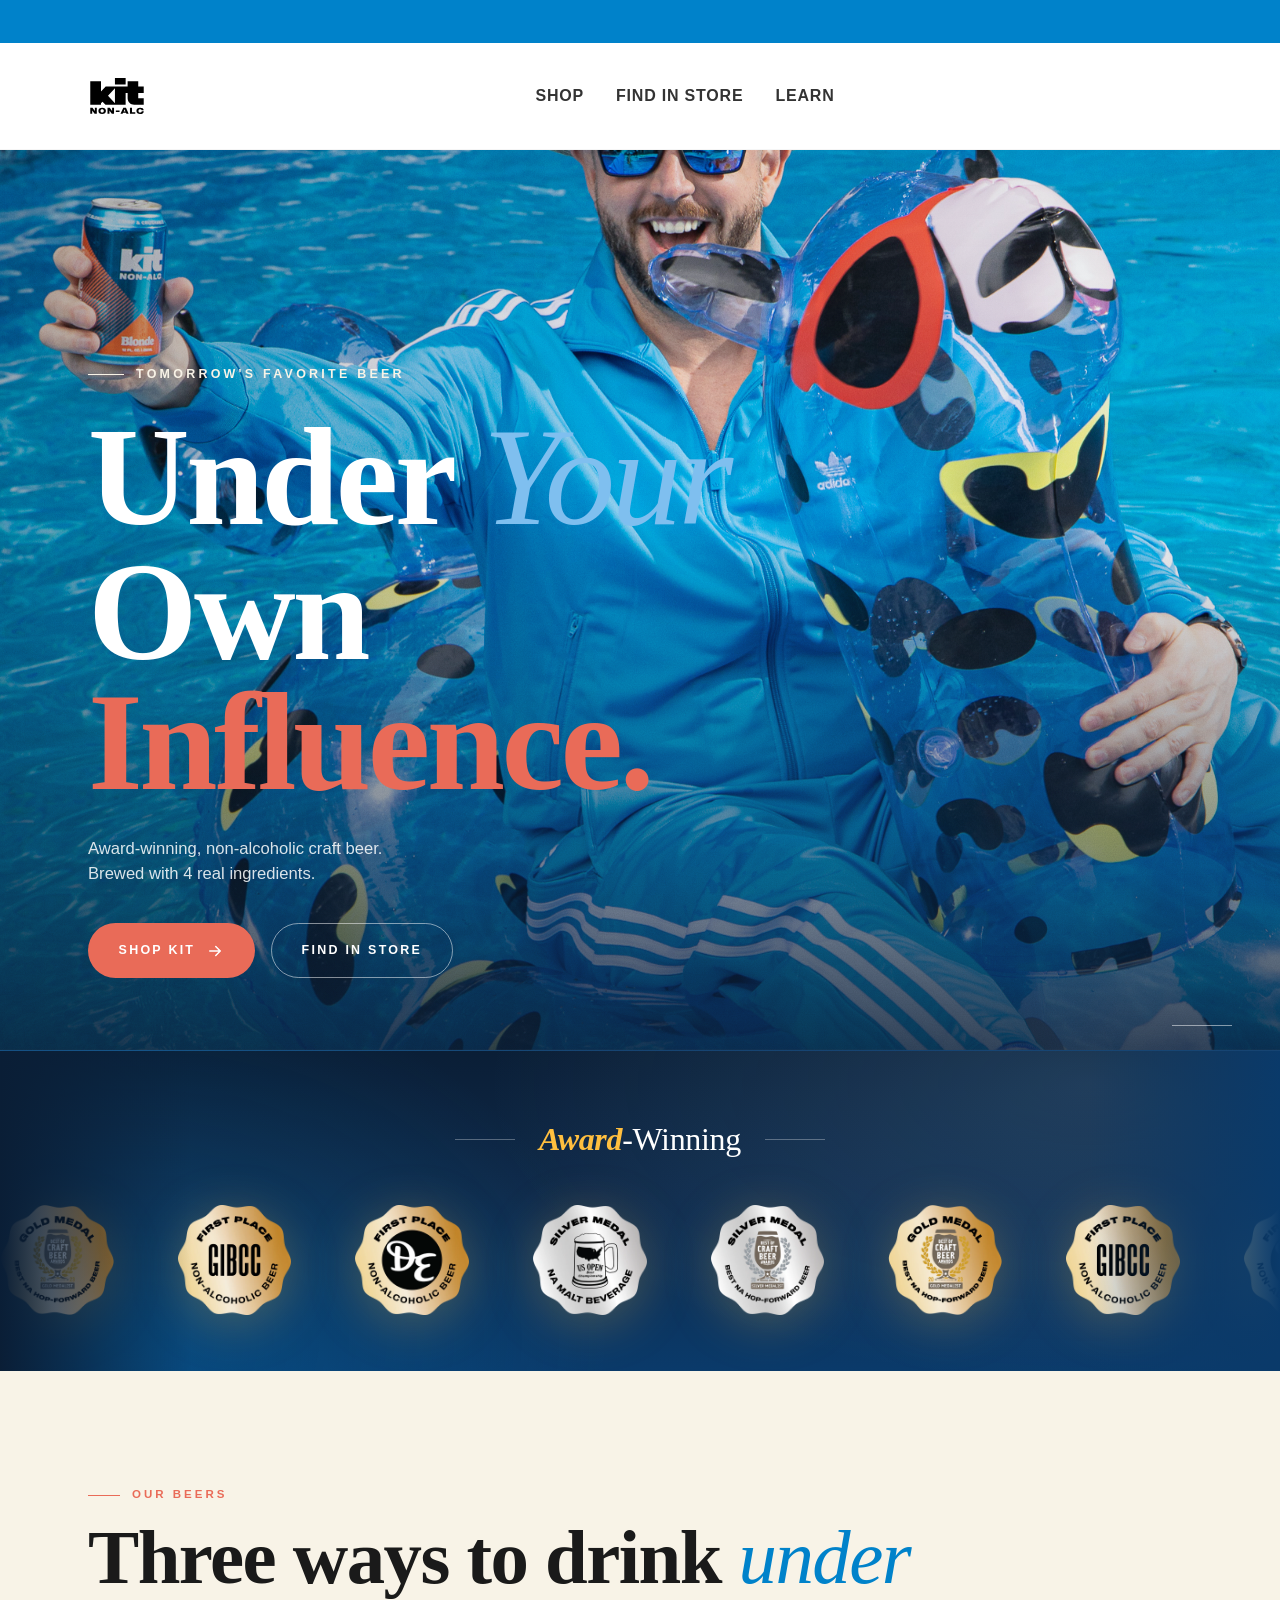
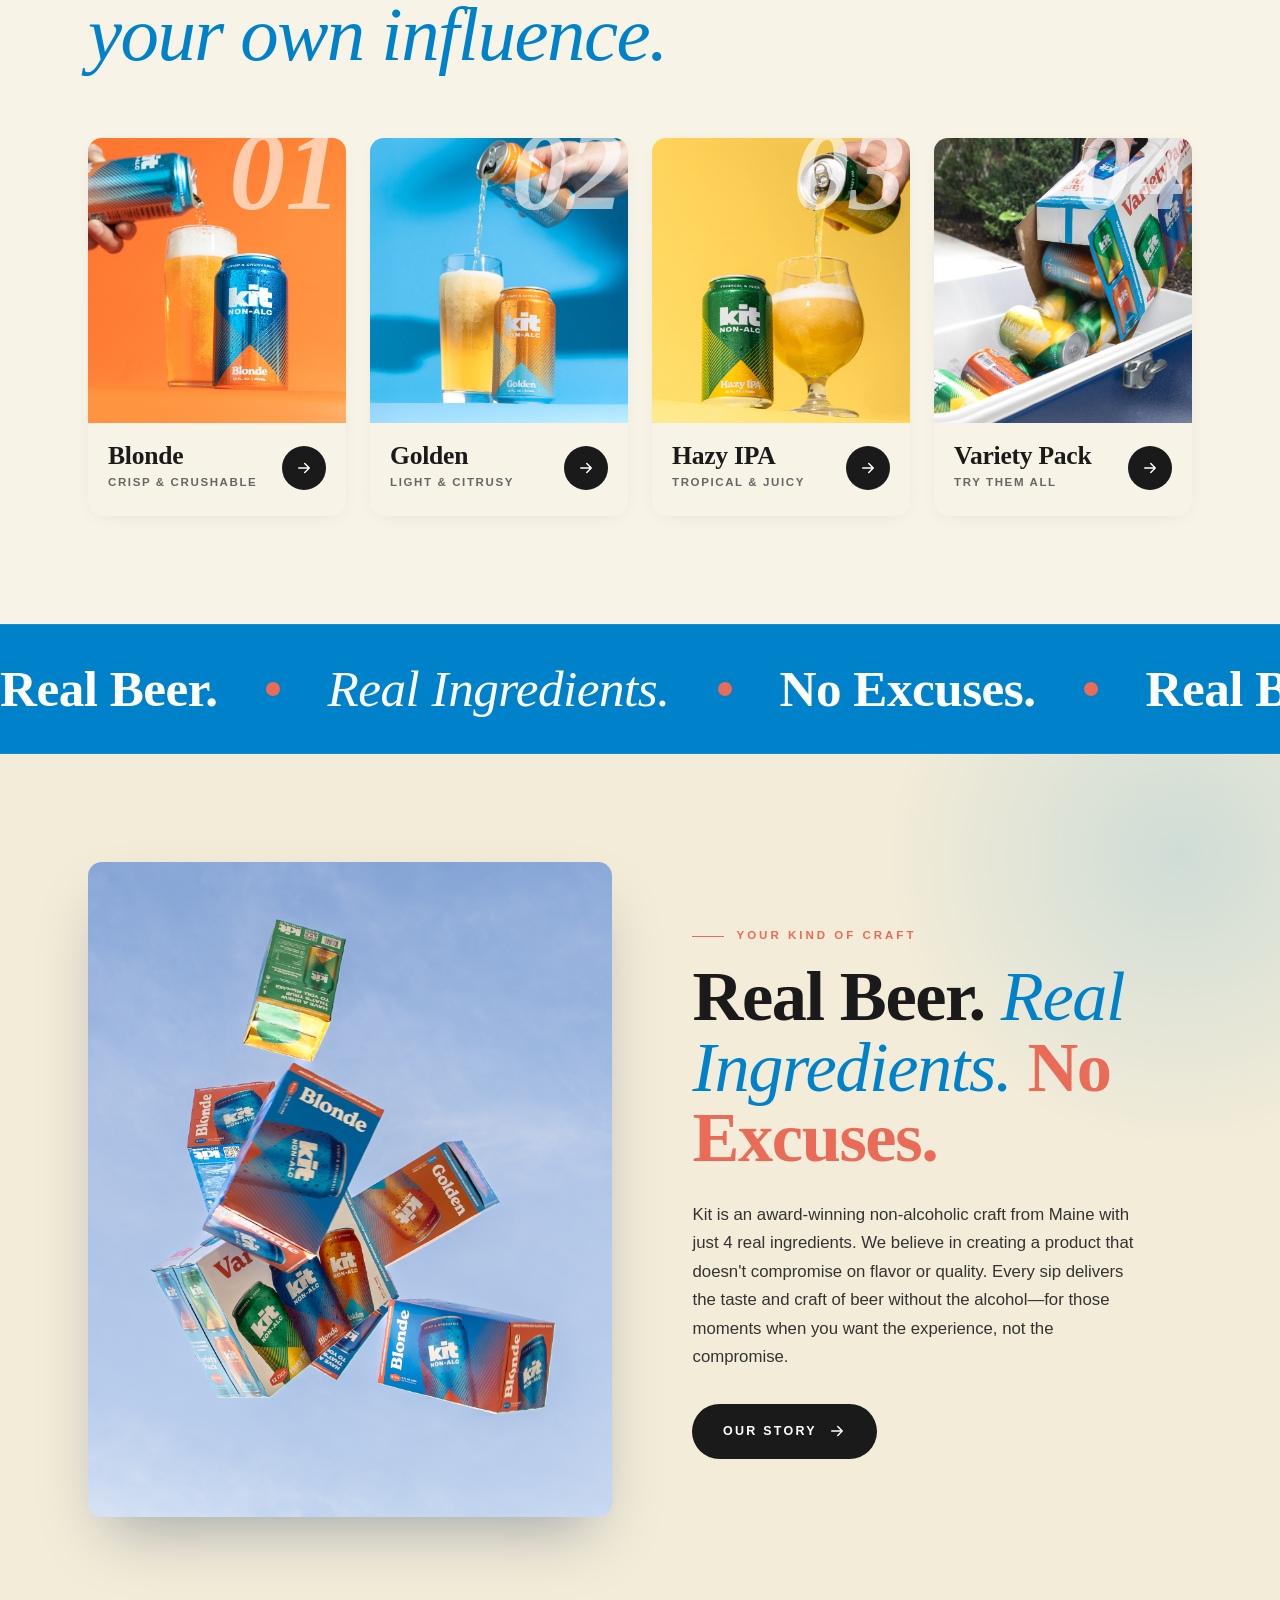
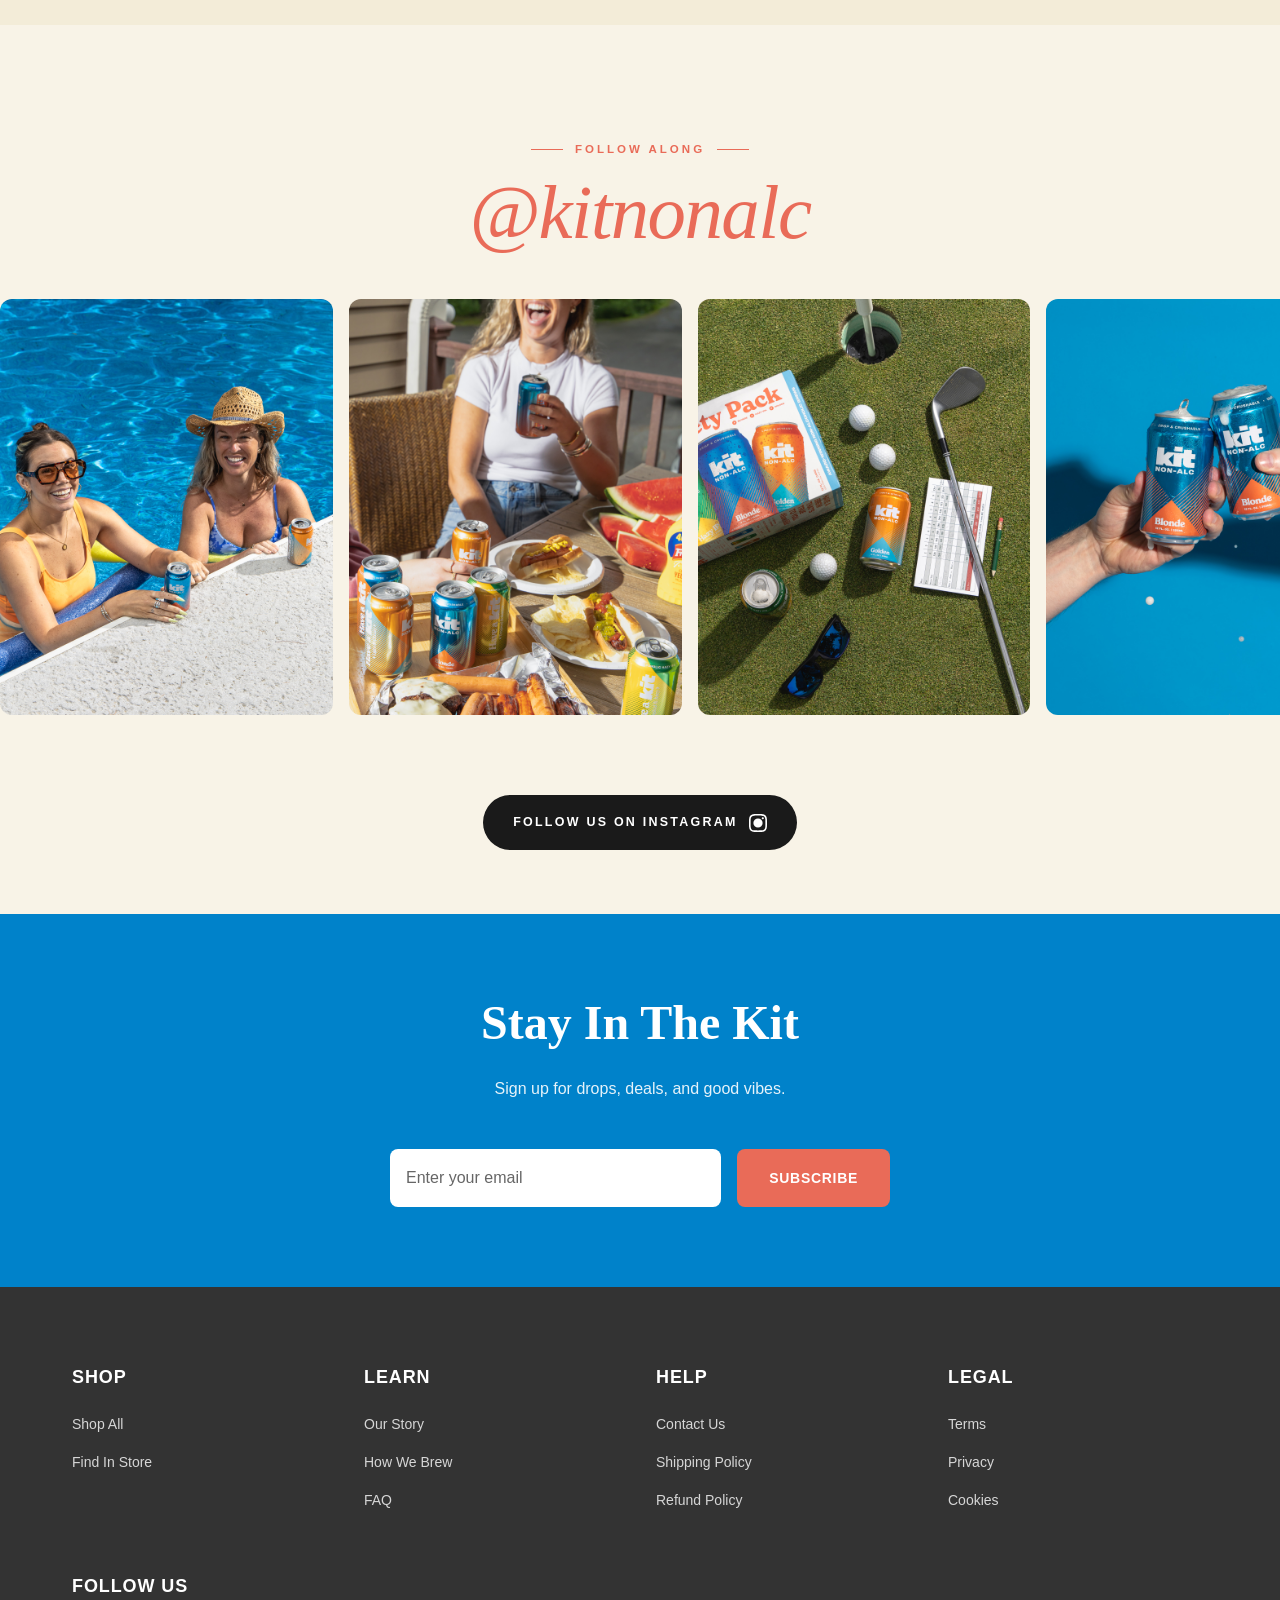
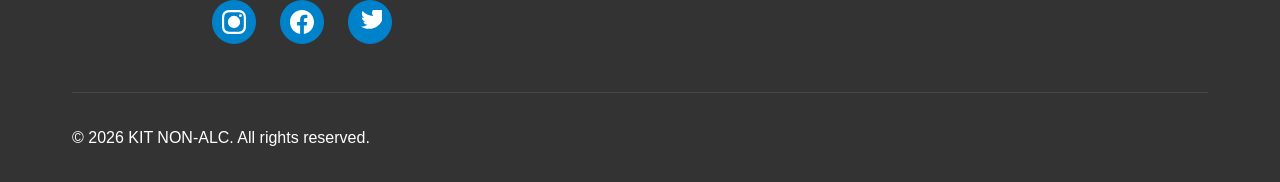
==== commit 90d3fa5a: "Update site files" ====
--- a/index.html
+++ b/index.html
@@ -13,11 +13,19 @@
     <link rel="stylesheet" href="css/base.css">
     <link rel="stylesheet" href="css/components.css">
     <link rel="stylesheet" href="css/pages.css">
+    <link rel="stylesheet" href="css/home-page.css">
 </head>
 <body>
     <!-- Announcement Bar -->
-    <div class="announcement-bar">
-        <p>Now in Whole Foods Across New England!</p>
+    <div class="announcement-bar" aria-label="Announcement">
+        <div class="announcement-track">
+            <span>Now in Whole Foods Across New England!<span class="dot"></span></span>
+            <span>Shipped nationwide through Amazon<span class="dot"></span></span>
+            <span>Award-winning craft beer · 4 real ingredients<span class="dot"></span></span>
+            <span>Now in Whole Foods Across New England!<span class="dot"></span></span>
+            <span>Shipped nationwide through Amazon<span class="dot"></span></span>
+            <span>Award-winning craft beer · 4 real ingredients<span class="dot"></span></span>
+        </div>
     </div>
 
     <!-- Header -->
@@ -78,171 +86,255 @@
     </nav>
 
 
-    <!-- Main Content -->
-    <main>
-        <!-- Hero Section -->
-        <section class="hero" aria-label="Hero">
-            <img src="images/hero/hero-pool.jpg" alt="KIT beer lifestyle hero image" class="hero-image" loading="eager">
-            <div class="hero-content">
-                <span class="hero-eyebrow">TOMORROW'S FAVORITE BEER</span>
-                <h1 class="hero-headline">Under Your Own Influence</h1>
+    <!-- Main Content (from handoff design) -->
+    <main class="home-main">
+
+        <!-- HERO -->
+        <section class="hero-home" aria-label="Hero">
+            <img src="images/hero/hero-pool.jpg" alt="" class="hero-bg-img" />
+            <div class="hero-grain"></div>
+
+            <div class="hero-inner">
+                <span class="hero-eyebrow">Tomorrow's Favorite Beer</span>
+                <h1 class="hero-headline" aria-label="Under Your Own Influence">
+                    <span class="line"><span class="word w0">Under&nbsp;</span><span class="word italic w1">Your</span></span>
+                    <span class="line"><span class="word w2">Own&nbsp;</span><span class="word accent w3">Influence.</span></span>
+                </h1>
                 <p class="hero-subtext">Award-winning, non-alcoholic craft beer. Brewed with 4 real ingredients.</p>
-                <a href="shop.html" class="btn btn-primary hero-cta">SHOP KIT</a>
+                <div class="hero-cta-row">
+                    <a href="shop.html" class="btn-hp">
+                        Shop Kit
+                        <svg class="arr" width="18" height="18" viewBox="0 0 24 24" fill="none">
+                            <path d="M5 12h14M13 6l6 6-6 6" stroke="currentColor" stroke-width="2" stroke-linecap="round" stroke-linejoin="round"/>
+                        </svg>
+                    </a>
+                    <a href="find-kit.html" class="btn-hp-ghost">Find In Store</a>
+                </div>
+            </div>
+
+            <div class="hero-scroll-cue" aria-hidden="true">
+                <span class="line"></span>
             </div>
         </section>
 
-        <!-- Awards Section -->
-        <section class="awards-section" aria-label="Awards">
-            <h2 class="awards-headline">Award-Winning</h2>
-            <div class="awards-container">
-                <div class="award">
-                    <img src="images/awards/award-1.webp" alt="Gold Medal — Best of Craft Beer Awards, Best NA Hop-Forward Beer 2023" loading="lazy">
-                </div>
-                <div class="award">
-                    <img src="images/awards/award-2.webp" alt="First Place — GIBCC Non-Alcoholic Beer" loading="lazy">
-                </div>
-                <div class="award">
-                    <img src="images/awards/award-3.webp" alt="First Place — DE Non-Alcoholic Beer" loading="lazy">
-                </div>
-                <div class="award">
-                    <img src="images/awards/award-4.webp" alt="Silver Medal — US Open Beer Championship, NA Malt Beverage" loading="lazy">
-                </div>
-                <div class="award">
-                    <img src="images/awards/silver-medal.webp" alt="Silver Medal — Best of Craft Beer Awards, Best NA Hop-Forward Beer 2024" loading="lazy">
-                </div>
+        <!-- AWARDS MARQUEE -->
+        <section class="awards-marquee-section" aria-label="Awards">
+            <div class="awards-marquee-headline">
+                <span class="line" aria-hidden="true"></span>
+                <span><em>Award</em>-Winning</span>
+                <span class="line" aria-hidden="true"></span>
+            </div>
+            <div class="awards-marquee">
+                <img src="images/awards/award-1.webp" alt="Gold Medal — Best of Craft Beer Awards, Best NA Hop-Forward Beer 2023" />
+                <img src="images/awards/award-2.webp" alt="First Place — GIBCC Non-Alcoholic Beer" />
+                <img src="images/awards/award-3.webp" alt="First Place — DE Non-Alcoholic Beer" />
+                <img src="images/awards/award-4.webp" alt="Silver Medal — US Open Beer Championship, NA Malt Beverage" />
+                <img src="images/awards/silver-medal.webp" alt="Silver Medal — Best of Craft Beer Awards, Best NA Hop-Forward Beer 2024" />
+                <img src="images/awards/award-1.webp" alt="" aria-hidden="true" />
+                <img src="images/awards/award-2.webp" alt="" aria-hidden="true" />
+                <img src="images/awards/award-3.webp" alt="" aria-hidden="true" />
+                <img src="images/awards/award-4.webp" alt="" aria-hidden="true" />
+                <img src="images/awards/silver-medal.webp" alt="" aria-hidden="true" />
             </div>
         </section>
 
-        <!-- Featured Products Section -->
-        <section class="featured-products" aria-label="Featured products">
-            <div class="section-container">
-                <div class="section-header">
-                    <span class="section-eyebrow">OUR BEERS</span>
-                </div>
-
-                <div class="products-grid">
-                    <!-- Blonde Product -->
-                    <div class="product-card">
-                        <a href="shop.html?variant=blonde">
-                            <img src="images/products/blonde-pour-1.jpg" alt="KIT Blonde Ale" class="product-image product-image-blonde" loading="lazy">
+        <!-- PRODUCTS -->
+        <section class="products-section-hp" aria-label="Featured products">
+            <div class="products-header-hp">
+                <span class="section-eyebrow-hp reveal">Our Beers</span>
+                <h2 class="products-title-hp reveal reveal-delay-1">Three ways to drink <em>under your own influence.</em></h2>
+            </div>
+
+            <div class="products-grid-hp">
+                <article class="product-card-hp theme-blonde reveal">
+                    <a href="shop.html?variant=blonde" class="product-image-wrap">
+                        <span class="product-num" aria-hidden="true">01</span>
+                        <img src="images/products/blonde-pour-1.jpg" alt="KIT Blonde Ale" loading="lazy" />
+                    </a>
+                    <div class="product-info-hp">
+                        <div>
+                            <h3 class="product-name-hp">Blonde</h3>
+                            <p class="product-descriptor-hp">Crisp &amp; Crushable</p>
+                        </div>
+                        <a href="shop.html?variant=blonde" class="product-shop" aria-label="Shop Blonde">
+                            <svg viewBox="0 0 24 24" fill="none">
+                                <path d="M5 12h14M13 6l6 6-6 6" stroke="currentColor" stroke-width="2" stroke-linecap="round" stroke-linejoin="round"/>
+                            </svg>
                         </a>
-                        <div class="product-info">
-                            <h3 class="product-name">Blonde</h3>
-                            <p class="product-descriptor">Crisp & Crushable</p>
-                            <a href="shop.html?variant=blonde" class="btn btn-secondary btn-small">SHOP</a>
+                    </div>
+                </article>
+
+                <article class="product-card-hp theme-golden reveal reveal-delay-1">
+                    <a href="shop.html?variant=golden" class="product-image-wrap">
+                        <span class="product-num" aria-hidden="true">02</span>
+                        <img src="images/products/golden-pour-1.jpg" alt="KIT Golden Ale" loading="lazy" />
+                    </a>
+                    <div class="product-info-hp">
+                        <div>
+                            <h3 class="product-name-hp">Golden</h3>
+                            <p class="product-descriptor-hp">Light &amp; Citrusy</p>
                         </div>
+                        <a href="shop.html?variant=golden" class="product-shop" aria-label="Shop Golden">
+                            <svg viewBox="0 0 24 24" fill="none">
+                                <path d="M5 12h14M13 6l6 6-6 6" stroke="currentColor" stroke-width="2" stroke-linecap="round" stroke-linejoin="round"/>
+                            </svg>
+                        </a>
                     </div>
-
-                    <!-- Golden Product -->
-                    <div class="product-card">
-                        <a href="shop.html?variant=golden">
-                            <img src="images/products/golden-pour-1.jpg" alt="KIT Golden Ale" class="product-image product-image-golden" loading="lazy">
+                </article>
+
+                <article class="product-card-hp theme-hazy reveal reveal-delay-2">
+                    <a href="shop.html?variant=hazy" class="product-image-wrap">
+                        <span class="product-num" aria-hidden="true">03</span>
+                        <img src="images/products/hazy-pour-may25.jpg" alt="KIT Hazy IPA" loading="lazy" />
+                    </a>
+                    <div class="product-info-hp">
+                        <div>
+                            <h3 class="product-name-hp">Hazy IPA</h3>
+                            <p class="product-descriptor-hp">Tropical &amp; Juicy</p>
+                        </div>
+                        <a href="shop.html?variant=hazy" class="product-shop" aria-label="Shop Hazy IPA">
+                            <svg viewBox="0 0 24 24" fill="none">
+                                <path d="M5 12h14M13 6l6 6-6 6" stroke="currentColor" stroke-width="2" stroke-linecap="round" stroke-linejoin="round"/>
+                            </svg>
                         </a>
-                        <div class="product-info">
-                            <h3 class="product-name">Golden</h3>
-                            <p class="product-descriptor">Light & Citrusy</p>
-                            <a href="shop.html?variant=golden" class="btn btn-secondary btn-small">SHOP</a>
+                    </div>
+                </article>
+
+                <article class="product-card-hp theme-variety reveal reveal-delay-3">
+                    <a href="shop.html?variant=variety" class="product-image-wrap">
+                        <span class="product-num" aria-hidden="true">04</span>
+                        <img src="images/products/variety-pack-1.jpg" alt="KIT Variety Pack" loading="lazy" />
+                    </a>
+                    <div class="product-info-hp">
+                        <div>
+                            <h3 class="product-name-hp">Variety Pack</h3>
+                            <p class="product-descriptor-hp">Try Them All</p>
                         </div>
+                        <a href="shop.html?variant=variety" class="product-shop" aria-label="Shop Variety Pack">
+                            <svg viewBox="0 0 24 24" fill="none">
+                                <path d="M5 12h14M13 6l6 6-6 6" stroke="currentColor" stroke-width="2" stroke-linecap="round" stroke-linejoin="round"/>
+                            </svg>
+                        </a>
                     </div>
-
-                    <!-- Hazy IPA Product -->
-                    <div class="product-card">
-                        <a href="shop.html?variant=hazy">
-                            <img src="images/products/hazy-pour-may25.jpg" alt="KIT Hazy IPA" class="product-image product-image-hazy" loading="lazy">
-                        </a>
-                        <div class="product-info">
-                            <h3 class="product-name">Hazy IPA</h3>
-                            <p class="product-descriptor">Tropical & Juicy</p>
-                            <a href="shop.html?variant=hazy" class="btn btn-secondary btn-small">SHOP</a>
-                        </div>
-                    </div>
-
-                    <!-- Variety Pack -->
-                    <div class="product-card variety-pack">
-                        <a href="shop.html?variant=variety">
-                            <img src="images/products/variety-pack-1.jpg" alt="KIT Variety Pack" class="product-image product-image-variety" loading="lazy">
-                        </a>
-                        <div class="product-info">
-                            <h3 class="product-name">Variety Pack</h3>
-                            <p class="product-descriptor">Try Them All</p>
-                            <a href="shop.html?variant=variety" class="btn btn-secondary btn-small">SHOP</a>
-                        </div>
-                    </div>
-                </div>
+                </article>
             </div>
         </section>
 
-        <!-- Your Kind of Craft Brand Story Section -->
-        <section class="brand-story" aria-label="Brand story">
-            <div class="section-container brand-story-layout">
-                <img src="images/hero/hero-boxes-sky.jpg" alt="KIT NON-ALC craft beer" class="brand-story-image" loading="lazy">
-
-                <div class="brand-story-content">
-                    <span class="section-eyebrow">YOUR KIND OF CRAFT</span>
-                    <h2 class="section-headline">Real Beer. Real Ingredients. No Excuses.</h2>
-                    <p class="brand-story-text">
+        <!-- TICKER -->
+        <div class="kit-ticker" aria-hidden="true">
+            <div class="kit-ticker-track">
+                <span>Real Beer.<span class="dot"></span><em>Real Ingredients.</em><span class="dot"></span>No Excuses.<span class="dot"></span></span>
+                <span>Real Beer.<span class="dot"></span><em>Real Ingredients.</em><span class="dot"></span>No Excuses.<span class="dot"></span></span>
+                <span>Real Beer.<span class="dot"></span><em>Real Ingredients.</em><span class="dot"></span>No Excuses.<span class="dot"></span></span>
+            </div>
+        </div>
+
+        <!-- BRAND STORY -->
+        <section class="brand-story-hp" aria-label="Brand story">
+            <div class="brand-story-bg-glow"></div>
+            <div class="brand-story-layout-hp">
+                <div class="brand-story-image-wrap reveal">
+                    <img src="images/hero/hero-boxes-sky.jpg" alt="KIT NON-ALC craft beer" class="brand-story-image-hp" loading="lazy" />
+                </div>
+
+                <div class="brand-story-content-hp">
+                    <span class="section-eyebrow-hp reveal">Your Kind Of Craft</span>
+                    <h2 class="brand-story-headline-hp reveal reveal-delay-1">Real Beer. <em>Real Ingredients.</em> <span class="accent">No Excuses.</span></h2>
+                    <p class="brand-story-text-hp reveal reveal-delay-2">
                         Kit is an award-winning non-alcoholic craft from Maine with just 4 real ingredients.
                         We believe in creating a product that doesn't compromise on flavor or quality. Every sip delivers
                         the taste and craft of beer without the alcohol—for those moments when you want the experience, not the compromise.
                     </p>
-                    <a href="our-story.html" class="btn btn-primary">OUR STORY</a>
+
+                    <a href="our-story.html" class="btn-hp-secondary reveal reveal-delay-3">
+                        Our Story
+                        <svg width="18" height="18" viewBox="0 0 24 24" fill="none">
+                            <path d="M5 12h14M13 6l6 6-6 6" stroke="currentColor" stroke-width="2" stroke-linecap="round" stroke-linejoin="round"/>
+                        </svg>
+                    </a>
                 </div>
             </div>
         </section>
 
-        <!-- Instagram Feed Section -->
-        <section class="instagram-section" aria-label="Instagram feed">
-            <div class="section-container">
-                <div class="section-header">
-                    <span class="section-eyebrow">FOLLOW ALONG</span>
-                    <h2 class="section-headline">@kitnonalc</h2>
-                </div>
-                <div class="instagram-feed" id="instagram-feed">
-                    <!-- Elfsight or native IG embed widget loads here -->
-                </div>
-                <script src="https://static.elfsight.com/platform/platform.js" async></script>
-                <div class="elfsight-app-lazy" data-elfsight-app-lazy data-app-id="instagram-feed-widget"></div>
-                <!-- Fallback: static grid of lifestyle images if widget doesn't load -->
-                <noscript>
-                    <div class="instagram-fallback">
-                        <a href="https://instagram.com/kitnonalc" target="_blank" rel="noopener">
-                            <img src="images/lifestyle/pool-friends-1.jpg" alt="@kitnonalc on Instagram" class="lifestyle-image" loading="lazy">
-                        </a>
-                        <a href="https://instagram.com/kitnonalc" target="_blank" rel="noopener">
-                            <img src="images/lifestyle/bbq-1.jpg" alt="@kitnonalc on Instagram" class="lifestyle-image" loading="lazy">
-                        </a>
-                        <a href="https://instagram.com/kitnonalc" target="_blank" rel="noopener">
-                            <img src="images/lifestyle/golf-1.jpg" alt="@kitnonalc on Instagram" class="lifestyle-image" loading="lazy">
-                        </a>
-                    </div>
-                </noscript>
-                <div class="instagram-cta">
-                    <a href="https://instagram.com/kitnonalc" target="_blank" rel="noopener" class="btn btn-outline">FOLLOW US ON INSTAGRAM</a>
-                </div>
-            </div>
-        </section>
-
-        <!-- Newsletter Section -->
-        <section class="newsletter" aria-label="Newsletter signup">
-            <div class="section-container newsletter-content">
-                <h2 class="newsletter-headline">Stay In The Kit</h2>
-                <p class="newsletter-subtext">Sign up for drops, deals, and good vibes.</p>
-
-                <form class="newsletter-form" method="post" action="/newsletter">
-                    <div class="newsletter-form-group">
-                        <input
-                            type="email"
-                            class="newsletter-input"
-                            placeholder="Enter your email"
-                            required
-                            aria-label="Email address"
-                        >
-                        <button type="submit" class="btn btn-secondary">SUBSCRIBE</button>
-                    </div>
-                </form>
+        <!-- INSTAGRAM / LIFESTYLE -->
+        <section class="instagram-section-hp" aria-label="Instagram feed">
+            <div class="instagram-header-hp">
+                <span class="section-eyebrow-hp reveal">Follow Along</span>
+                <h2 class="instagram-title-hp reveal reveal-delay-1"><em>@kitnonalc</em></h2>
+            </div>
+
+            <div class="lifestyle-marquee-wrap">
+                <div class="lifestyle-marquee row-1">
+                    <a class="lifestyle-tile" href="https://instagram.com/kitnonalc" target="_blank" rel="noopener">
+                        <img src="images/lifestyle/pool-friends-1.jpg" alt="" loading="lazy" />
+                        <span class="lifestyle-tile-tag">Poolside</span>
+                    </a>
+                    <a class="lifestyle-tile" href="https://instagram.com/kitnonalc" target="_blank" rel="noopener">
+                        <img src="images/lifestyle/bbq-1.jpg" alt="" loading="lazy" />
+                        <span class="lifestyle-tile-tag">Cookouts</span>
+                    </a>
+                    <a class="lifestyle-tile" href="https://instagram.com/kitnonalc" target="_blank" rel="noopener">
+                        <img src="images/lifestyle/golf-1.jpg" alt="" loading="lazy" />
+                        <span class="lifestyle-tile-tag">On The Course</span>
+                    </a>
+                    <a class="lifestyle-tile" href="https://instagram.com/kitnonalc" target="_blank" rel="noopener">
+                        <img src="images/products/blonde-cheers.jpg" alt="" loading="lazy" />
+                        <span class="lifestyle-tile-tag">Cheers</span>
+                    </a>
+                    <a class="lifestyle-tile" href="https://instagram.com/kitnonalc" target="_blank" rel="noopener">
+                        <img src="images/hero/hero-boxes-sky.jpg" alt="" loading="lazy" />
+                        <span class="lifestyle-tile-tag">Maine</span>
+                    </a>
+                    <!-- duplicate for seamless loop -->
+                    <a class="lifestyle-tile" href="https://instagram.com/kitnonalc" target="_blank" rel="noopener" aria-hidden="true">
+                        <img src="images/lifestyle/pool-friends-1.jpg" alt="" loading="lazy" />
+                    </a>
+                    <a class="lifestyle-tile" href="https://instagram.com/kitnonalc" target="_blank" rel="noopener" aria-hidden="true">
+                        <img src="images/lifestyle/bbq-1.jpg" alt="" loading="lazy" />
+                    </a>
+                    <a class="lifestyle-tile" href="https://instagram.com/kitnonalc" target="_blank" rel="noopener" aria-hidden="true">
+                        <img src="images/lifestyle/golf-1.jpg" alt="" loading="lazy" />
+                    </a>
+                    <a class="lifestyle-tile" href="https://instagram.com/kitnonalc" target="_blank" rel="noopener" aria-hidden="true">
+                        <img src="images/products/blonde-cheers.jpg" alt="" loading="lazy" />
+                    </a>
+                    <a class="lifestyle-tile" href="https://instagram.com/kitnonalc" target="_blank" rel="noopener" aria-hidden="true">
+                        <img src="images/hero/hero-boxes-sky.jpg" alt="" loading="lazy" />
+                    </a>
+                </div>
+            </div>
+
+            <div class="instagram-cta-hp">
+                <a href="https://instagram.com/kitnonalc" target="_blank" rel="noopener" class="btn-hp-secondary">
+                    Follow Us On Instagram
+                    <svg width="18" height="18" viewBox="0 0 24 24" fill="currentColor">
+                        <path d="M12 2.163c3.204 0 3.584.012 4.85.07 3.252.148 4.771 1.691 4.919 4.919.058 1.265.069 1.645.069 4.849 0 3.205-.012 3.584-.069 4.849-.149 3.225-1.664 4.771-4.919 4.919-1.266.057-1.645.069-4.849.069-3.204 0-3.584-.012-4.849-.069-3.259-.149-4.771-1.699-4.919-4.92-.058-1.265-.07-1.644-.07-4.849 0-3.204.013-3.583.07-4.849.149-3.227 1.664-4.771 4.919-4.919 1.266-.057 1.645-.069 4.849-.069zm0-2.163c-3.259 0-3.667.014-4.947.072-4.358.2-6.78 2.618-6.98 6.98-.059 1.281-.073 1.689-.073 4.948 0 3.259.014 3.668.072 4.948.2 4.358 2.618 6.78 6.98 6.98 1.281.058 1.689.072 4.948.072 3.259 0 3.668-.014 4.948-.072 4.354-.2 6.782-2.618 6.979-6.98.059-1.28.073-1.689.073-4.948 0-3.259-.014-3.667-.072-4.947-.196-4.354-2.617-6.78-6.979-6.98-1.281-.059-1.69-.073-4.949-.073zM5.838 12a6.162 6.162 0 1 1 12.324 0 6.162 6.162 0 0 1-12.324 0zM12 16a4 4 0 1 1 0-8 4 4 0 0 1 0 8zm4.965-10.322a1.44 1.44 0 1 1 2.881.001 1.44 1.44 0 0 1-2.881-.001z"/>
+                    </svg>
+                </a>
             </div>
         </section>
     </main>
+
+    <!-- Newsletter Section (kept from existing site) -->
+    <section class="newsletter" aria-label="Newsletter signup">
+        <div class="section-container newsletter-content">
+            <h2 class="newsletter-headline">Stay In The Kit</h2>
+            <p class="newsletter-subtext">Sign up for drops, deals, and good vibes.</p>
+
+            <form class="newsletter-form" method="post" action="/newsletter">
+                <div class="newsletter-form-group">
+                    <input
+                        type="email"
+                        class="newsletter-input"
+                        placeholder="Enter your email"
+                        required
+                        aria-label="Email address"
+                    >
+                    <button type="submit" class="btn btn-secondary">SUBSCRIBE</button>
+                </div>
+            </form>
+        </div>
+    </section>
 
     <!-- Footer -->
     <footer class="footer">
@@ -313,5 +405,40 @@
 
     <!-- JavaScript -->
     <script src="js/main.js"></script>
+    <script>
+        // Reveal-on-scroll for home page
+        (function () {
+            const els = document.querySelectorAll('.home-main .reveal');
+            if (!('IntersectionObserver' in window) || !els.length) {
+                els.forEach(el => el.classList.add('in'));
+                return;
+            }
+            const io = new IntersectionObserver((entries) => {
+                entries.forEach(e => {
+                    if (e.isIntersecting) {
+                        e.target.classList.add('in');
+                        io.unobserve(e.target);
+                    }
+                });
+            }, { threshold: 0.12, rootMargin: '0px 0px -8% 0px' });
+            els.forEach(el => io.observe(el));
+
+            // Light parallax on hero bg image
+            const heroBg = document.querySelector('.home-main .hero-bg-img');
+            let ticking = false;
+            window.addEventListener('scroll', () => {
+                if (!ticking) {
+                    requestAnimationFrame(() => {
+                        const y = window.scrollY;
+                        if (heroBg && y < window.innerHeight) {
+                            heroBg.style.transform = `scale(1.04) translateY(${y * 0.25}px)`;
+                        }
+                        ticking = false;
+                    });
+                    ticking = true;
+                }
+            }, { passive: true });
+        })();
+    </script>
 </body>
 </html>
--- a/css/components.css
+++ b/css/components.css
@@ -1,18 +1,55 @@
 /* ========================================
-   ANNOUNCEMENT BAR
+   ANNOUNCEMENT BAR (scrolling marquee)
    ======================================== */
 
 .announcement-bar {
   background-color: var(--kit-blonde-blue);
   color: var(--kit-white);
-  padding: var(--space-md) var(--space-lg);
-  text-align: center;
-  font-family: var(--font-family-sans);
-  font-size: var(--fs-body-sm);
-  font-weight: var(--fw-semi-bold);
+  padding: 0.75rem 0;
+  font-family: var(--font-family-sans);
+  font-size: 0.75rem;
+  font-weight: 600;
   text-transform: uppercase;
-  letter-spacing: var(--ls-wide);
+  letter-spacing: 0.18em;
+  overflow: hidden;
+  white-space: nowrap;
+  position: relative;
   z-index: var(--z-sticky);
+}
+
+.announcement-bar .announcement-track {
+  display: inline-flex;
+  gap: 3rem;
+  padding-left: 100%;
+  animation: announcementMarquee 32s linear infinite;
+}
+
+.announcement-bar .announcement-track span {
+  display: inline-flex;
+  align-items: center;
+  gap: 3rem;
+}
+
+.announcement-bar .announcement-track .dot {
+  width: 6px;
+  height: 6px;
+  border-radius: 50%;
+  background: currentColor;
+  display: inline-block;
+  flex-shrink: 0;
+}
+
+@keyframes announcementMarquee {
+  to { transform: translateX(-100%); }
+}
+
+@media (prefers-reduced-motion: reduce) {
+  .announcement-bar .announcement-track {
+    animation: none;
+    padding-left: 0;
+    justify-content: center;
+    width: 100%;
+  }
 }
 
 /* ========================================
--- a/css/pages.css
+++ b/css/pages.css
@@ -1812,8 +1812,13 @@
 
   /* ---- ANNOUNCEMENT BAR ---- */
   .announcement-bar {
-    font-size: 0.7rem;
-    padding: var(--space-sm) var(--space-md);
+    font-size: 0.68rem;
+    letter-spacing: 0.14em;
+    padding: 0.6rem 0;
+  }
+  .announcement-bar .announcement-track,
+  .announcement-bar .announcement-track span {
+    gap: 2rem;
   }
 
   /* ---- HEADER ---- */
--- a/css/home-page.css
+++ b/css/home-page.css
@@ -0,0 +1,631 @@
+/* =========================================================
+   KIT · Home Page · Ported from design handoff
+   All design styles are scoped under .home-main so they
+   don't conflict with existing site styles. Header/footer/
+   announcement/newsletter are kept from the existing site.
+   ========================================================= */
+
+/* ---------- Token aliases (design used short names) ---------- */
+.home-main {
+  --kit-ink: #1a1a1a;
+  --kit-cream: #F8F3E7;
+  --kit-paper: #F3ECD8;
+  --kit-blonde-red: #E96B58;
+  --kit-golden-orange: #FF8200;
+  --kit-hazy-gold: #FFBF3F;
+  --kit-hazy-green: #249E6B;
+  --font-serif: var(--font-family-serif);
+  --font-sans: var(--font-family-sans);
+  --max: 1200px;
+  --pad: clamp(1.25rem, 4vw, 3rem);
+  --ease-out: cubic-bezier(.2,.7,.2,1);
+  --ease-spring: cubic-bezier(.34,1.56,.64,1);
+
+  background: var(--kit-cream);
+  color: var(--kit-ink);
+  font-family: var(--font-sans);
+  line-height: 1.55;
+  overflow-x: clip;
+}
+
+/* ========== HERO ========== */
+.home-main .hero-home {
+  position: relative;
+  min-height: 100vh;
+  min-height: 100svh;
+  overflow: hidden;
+  isolation: isolate;
+  color: #fff;
+  display: flex;
+  align-items: flex-end;
+  padding: 0;
+  margin: 0;
+}
+.home-main .hero-bg-img {
+  position: absolute; inset: 0; z-index: -3;
+  width: 100%; height: 100%; object-fit: cover;
+  transform: scale(1.08);
+  animation: hpHeroPanIn 12s var(--ease-out) forwards;
+}
+@keyframes hpHeroPanIn { to { transform: scale(1); } }
+.home-main .hero-home::after {
+  content: '';
+  position: absolute; inset: 0; z-index: -2;
+  background:
+    linear-gradient(180deg,
+      rgba(10,30,54,.10) 0%,
+      rgba(10,30,54,.05) 40%,
+      rgba(10,30,54,.55) 80%,
+      rgba(10,30,54,.85) 100%),
+    linear-gradient(90deg, rgba(0,0,0,.25) 0%, transparent 50%);
+}
+.home-main .hero-grain {
+  position: absolute; inset: 0; z-index: -1; pointer-events: none;
+  opacity: .25; mix-blend-mode: overlay;
+  background-image: url("data:image/svg+xml;utf8,<svg xmlns='http://www.w3.org/2000/svg' width='200' height='200'><filter id='n'><feTurbulence type='fractalNoise' baseFrequency='.9' numOctaves='2' stitchTiles='stitch'/><feColorMatrix values='0 0 0 0 1 0 0 0 0 1 0 0 0 0 1 0 0 0 .5 0'/></filter><rect width='100%' height='100%' filter='url(%23n)'/></svg>");
+}
+.home-main .hero-inner {
+  max-width: var(--max); width: 100%; margin: 0 auto;
+  padding: 0 var(--pad) clamp(3rem, 8vh, 6rem);
+  position: relative; z-index: 2;
+}
+.home-main .hero-eyebrow {
+  display: inline-flex; align-items: center; gap: .75rem;
+  font-family: var(--font-sans);
+  font-size: .78rem; font-weight: 700;
+  letter-spacing: .26em; text-transform: uppercase;
+  color: var(--kit-cream);
+  margin-bottom: 1.75rem;
+  opacity: 0; animation: hpFadeUp .8s .15s var(--ease-out) forwards;
+}
+.home-main .hero-eyebrow::before {
+  content: ''; width: 36px; height: 1px; background: currentColor;
+}
+.home-main .hero-headline {
+  font-family: var(--font-serif);
+  font-weight: 600;
+  font-size: clamp(3.2rem, 11vw, 10.5rem);
+  line-height: .92;
+  letter-spacing: -.025em;
+  max-width: 12ch;
+  margin: 0 0 1.5rem 0;
+  color: #fff;
+}
+.home-main .hero-headline .line { display: block; overflow: hidden; padding-bottom: .04em; }
+.home-main .hero-headline .word {
+  display: inline-block;
+  transform: translateY(110%);
+  animation: hpRiseUp 1.1s var(--ease-spring) forwards;
+}
+.home-main .hero-headline .word.italic { font-style: italic; font-weight: 500; color: var(--kit-golden-blue); }
+.home-main .hero-headline .word.accent { color: var(--kit-blonde-red); }
+.home-main .hero-headline .w0 { animation-delay: .15s; }
+.home-main .hero-headline .w1 { animation-delay: .25s; }
+.home-main .hero-headline .w2 { animation-delay: .35s; }
+.home-main .hero-headline .w3 { animation-delay: .45s; }
+@keyframes hpRiseUp { to { transform: translateY(0); } }
+.home-main .hero-subtext {
+  max-width: 38ch;
+  font-family: var(--font-sans);
+  font-size: clamp(1rem, 1.3vw, 1.15rem);
+  line-height: 1.55;
+  color: rgba(255,255,255,.85);
+  margin: 0 0 2.25rem 0;
+  opacity: 0; animation: hpFadeUp .8s .9s var(--ease-out) forwards;
+}
+.home-main .hero-cta-row {
+  display: flex; gap: 1rem; flex-wrap: wrap; align-items: center;
+  opacity: 0; animation: hpFadeUp .8s 1.05s var(--ease-out) forwards;
+}
+.home-main .btn-hp,
+.home-main .btn-hp-ghost,
+.home-main .btn-hp-secondary {
+  display: inline-flex; align-items: center; gap: .7rem;
+  padding: 1.05rem 1.85rem;
+  border-radius: 999px;
+  font-family: var(--font-sans);
+  font-size: .78rem; font-weight: 700; letter-spacing: .18em;
+  text-transform: uppercase;
+  cursor: pointer;
+  transition: transform .25s var(--ease-spring), background .2s, color .2s, border-color .2s;
+  border: 1.5px solid transparent;
+  white-space: nowrap;
+  position: relative; overflow: hidden;
+  text-decoration: none;
+}
+.home-main .btn-hp {
+  background: var(--kit-blonde-red);
+  color: #fff;
+}
+.home-main .btn-hp:hover { background: #fff; color: var(--kit-ink); transform: translateY(-3px); }
+.home-main .btn-hp .arr { transition: transform .3s var(--ease-spring); }
+.home-main .btn-hp:hover .arr { transform: translateX(5px); }
+.home-main .btn-hp-ghost {
+  border-color: rgba(255,255,255,.5); color: #fff;
+}
+.home-main .btn-hp-ghost:hover { border-color: #fff; background: #fff; color: var(--kit-blonde-blue); transform: translateY(-3px); }
+.home-main .btn-hp-secondary {
+  background: var(--kit-ink); color: #fff;
+}
+.home-main .btn-hp-secondary:hover { background: var(--kit-blonde-blue); transform: translateY(-3px); }
+
+.home-main .hero-scroll-cue {
+  position: absolute;
+  bottom: 1.5rem; right: var(--pad);
+  display: flex; align-items: center; gap: .7rem;
+  font-family: var(--font-sans);
+  font-size: .68rem; font-weight: 600; letter-spacing: .22em;
+  text-transform: uppercase; color: rgba(255,255,255,.75);
+  z-index: 3;
+  opacity: 0; animation: hpFadeUp .8s 1.4s var(--ease-out) forwards;
+}
+.home-main .hero-scroll-cue .line {
+  display: block; width: 60px; height: 1px;
+  background: rgba(255,255,255,.5);
+  position: relative; overflow: hidden;
+}
+.home-main .hero-scroll-cue .line::after {
+  content: ''; position: absolute; inset: 0;
+  background: #fff;
+  transform: translateX(-100%);
+  animation: hpScrollLineH 2.2s ease-in-out infinite;
+}
+@keyframes hpScrollLineH {
+  0% { transform: translateX(-100%); }
+  60% { transform: translateX(100%); }
+  100% { transform: translateX(100%); }
+}
+@keyframes hpFadeUp { from { opacity: 0; transform: translateY(18px); } to { opacity: 1; transform: translateY(0); } }
+@keyframes hpFadeIn { to { opacity: 1; } }
+
+/* ========== AWARDS MARQUEE ========== */
+.home-main .awards-marquee-section {
+  background:
+    radial-gradient(1000px 500px at 85% 10%, rgba(127, 191, 239, .18), transparent 60%),
+    radial-gradient(800px 600px at 10% 90%, rgba(0, 130, 202, .25), transparent 60%),
+    linear-gradient(180deg, #0a1e36 0%, #0f2a4a 45%, #0a3a6a 100%);
+  color: #fff;
+  padding: 4rem 0 3.5rem;
+  position: relative;
+  overflow: hidden;
+  border-top: 1px solid rgba(255,255,255,.05);
+}
+.home-main .awards-marquee-section::before,
+.home-main .awards-marquee-section::after {
+  content: ''; position: absolute; top: 0; bottom: 0;
+  width: 12rem; z-index: 2; pointer-events: none;
+}
+.home-main .awards-marquee-section::before {
+  left: 0; background: linear-gradient(90deg, #0a1e36, transparent);
+}
+.home-main .awards-marquee-section::after {
+  right: 0; background: linear-gradient(-90deg, #0a3a6a, transparent);
+}
+.home-main .awards-marquee-headline {
+  text-align: center;
+  font-family: var(--font-serif);
+  font-size: clamp(1.5rem, 2.5vw, 2.2rem);
+  font-weight: 500; letter-spacing: -.01em;
+  margin: 0 0 2.5rem 0;
+  display: flex; align-items: center; justify-content: center; gap: 1.5rem;
+  color: #fff;
+}
+.home-main .awards-marquee-headline em { color: var(--kit-hazy-gold); font-weight: 600; font-style: italic; }
+.home-main .awards-marquee-headline .line {
+  display: inline-block; width: 60px; height: 1px;
+  background: rgba(255,255,255,.3);
+}
+.home-main .awards-marquee {
+  display: flex;
+  gap: 4rem;
+  animation: hpMarqueeAwards 28s linear infinite;
+  width: max-content;
+}
+.home-main .awards-marquee:hover { animation-play-state: paused; }
+.home-main .awards-marquee img {
+  height: 110px; width: auto;
+  filter: drop-shadow(0 8px 24px rgba(255,191,63,.25));
+  transition: transform .4s var(--ease-spring), filter .4s;
+}
+.home-main .awards-marquee img:hover {
+  transform: scale(1.12) translateY(-4px);
+  filter: drop-shadow(0 12px 30px rgba(255,191,63,.5));
+}
+@keyframes hpMarqueeAwards { to { transform: translateX(-50%); } }
+
+/* ========== PRODUCTS ========== */
+.home-main .products-section-hp {
+  padding: clamp(5rem, 12vh, 9rem) 0;
+  background: var(--kit-cream);
+  position: relative;
+  overflow: hidden;
+}
+.home-main .products-header-hp {
+  max-width: var(--max); margin: 0 auto 4rem;
+  padding: 0 var(--pad);
+}
+.home-main .section-eyebrow-hp {
+  font-family: var(--font-sans);
+  font-size: .72rem; font-weight: 700;
+  letter-spacing: .26em; text-transform: uppercase;
+  color: var(--kit-blonde-red);
+  display: inline-flex; align-items: center; gap: .75rem;
+  margin: 0;
+}
+.home-main .section-eyebrow-hp::before {
+  content: ''; width: 32px; height: 1px; background: currentColor;
+}
+.home-main .products-title-hp {
+  font-family: var(--font-serif);
+  font-size: clamp(2.5rem, 6vw, 5rem);
+  font-weight: 600; line-height: 1;
+  letter-spacing: -.02em;
+  margin: 1rem 0 0 0;
+  max-width: 22ch;
+  color: var(--kit-ink);
+}
+.home-main .products-title-hp em { color: var(--kit-blonde-blue); font-weight: 500; font-style: italic; }
+
+.home-main .products-grid-hp {
+  max-width: var(--max); margin: 0 auto;
+  padding: 0 var(--pad);
+  display: grid;
+  grid-template-columns: repeat(2, 1fr);
+  gap: 1.25rem;
+}
+@media (min-width: 900px) {
+  .home-main .products-grid-hp {
+    grid-template-columns: repeat(4, 1fr);
+    gap: 1.5rem;
+  }
+}
+.home-main .product-card-hp {
+  position: relative;
+  border-radius: 14px;
+  overflow: hidden;
+  cursor: pointer;
+  transition: transform .5s var(--ease-spring);
+  aspect-ratio: 3/4.4;
+  display: flex; flex-direction: column;
+  box-shadow: 0 4px 20px -8px rgba(0,0,0,.1);
+  background: var(--pc-bg, #fff);
+  text-decoration: none;
+}
+.home-main .product-card-hp.theme-blonde { --pc-bg: #cde8f9; --pc-accent: var(--kit-blonde-blue); }
+.home-main .product-card-hp.theme-golden { --pc-bg: #ffe4b8; --pc-accent: var(--kit-golden-orange); }
+.home-main .product-card-hp.theme-hazy { --pc-bg: #fff1c2; --pc-accent: var(--kit-hazy-green); }
+.home-main .product-card-hp.theme-variety { --pc-bg: #f7d6cf; --pc-accent: var(--kit-blonde-red); }
+.home-main .product-card-hp:hover { transform: translateY(-8px); }
+
+.home-main .product-image-wrap {
+  position: relative;
+  flex: 1;
+  overflow: hidden;
+  display: block;
+}
+.home-main .product-image-wrap img {
+  width: 100%; height: 100%; object-fit: cover;
+  transition: transform 1s var(--ease-out);
+}
+.home-main .product-card-hp:hover .product-image-wrap img { transform: scale(1.08); }
+
+.home-main .product-num {
+  position: absolute; top: -.2em; right: .3rem;
+  font-family: var(--font-serif);
+  font-size: 7rem;
+  line-height: 1;
+  font-weight: 600;
+  color: rgba(255,255,255,.6);
+  pointer-events: none;
+  z-index: 1;
+  font-style: italic;
+}
+
+.home-main .product-info-hp {
+  padding: 1.25rem 1.25rem 1.5rem;
+  background: var(--kit-cream);
+  display: grid; grid-template-columns: 1fr auto; gap: 1rem;
+  align-items: center;
+}
+.home-main .product-name-hp {
+  font-family: var(--font-serif);
+  font-size: 1.6rem;
+  font-weight: 600;
+  line-height: 1;
+  letter-spacing: -.01em;
+  color: var(--kit-ink);
+  margin: 0;
+}
+.home-main .product-descriptor-hp {
+  font-family: var(--font-sans);
+  font-size: .72rem;
+  font-weight: 600;
+  letter-spacing: .14em;
+  text-transform: uppercase;
+  color: var(--kit-dark-gray);
+  margin: .35rem 0 0 0;
+}
+.home-main .product-shop {
+  width: 44px; height: 44px;
+  border-radius: 50%;
+  background: var(--kit-ink); color: #fff;
+  display: grid; place-items: center;
+  transition: transform .3s var(--ease-spring), background .2s;
+  flex-shrink: 0;
+}
+.home-main .product-card-hp:hover .product-shop {
+  background: var(--pc-accent);
+  transform: rotate(-45deg) scale(1.08);
+}
+.home-main .product-shop svg { width: 18px; height: 18px; }
+
+/* ========== TICKER ========== */
+.home-main .kit-ticker {
+  background: var(--kit-blonde-blue);
+  color: #fff;
+  padding: 1.5rem 0;
+  overflow: hidden;
+  position: relative;
+  border-top: 1px solid rgba(255,255,255,.08);
+  border-bottom: 1px solid rgba(255,255,255,.08);
+}
+.home-main .kit-ticker-track {
+  display: flex; gap: 3rem; align-items: center;
+  width: max-content;
+  animation: hpMarqueeLeft2 36s linear infinite;
+}
+.home-main .kit-ticker-track span {
+  font-family: var(--font-serif);
+  font-size: clamp(1.8rem, 4vw, 3.5rem);
+  font-weight: 600; letter-spacing: -.01em;
+  white-space: nowrap;
+  display: flex; align-items: center; gap: 3rem;
+}
+.home-main .kit-ticker-track .dot {
+  display: inline-block;
+  width: 14px; height: 14px;
+  border-radius: 50%;
+  background: var(--kit-blonde-red);
+  flex-shrink: 0;
+}
+.home-main .kit-ticker-track em {
+  font-style: italic;
+  color: #fff;
+  font-weight: 500;
+}
+@keyframes hpMarqueeLeft2 { to { transform: translateX(-50%); } }
+
+/* ========== BRAND STORY ========== */
+.home-main .brand-story-hp {
+  padding: clamp(5rem, 12vh, 9rem) 0;
+  background: var(--kit-paper);
+  position: relative;
+  overflow: hidden;
+}
+.home-main .brand-story-bg-glow {
+  position: absolute;
+  width: 600px; height: 600px;
+  border-radius: 50%;
+  background: radial-gradient(circle, rgba(0,130,202,.15), transparent 70%);
+  top: -200px; right: -200px;
+  pointer-events: none;
+}
+.home-main .brand-story-layout-hp {
+  max-width: var(--max); margin: 0 auto;
+  padding: 0 var(--pad);
+  display: grid;
+  grid-template-columns: 1fr;
+  gap: 3rem;
+  align-items: center;
+  position: relative;
+}
+@media (min-width: 900px) {
+  .home-main .brand-story-layout-hp {
+    grid-template-columns: 1.05fr 1fr;
+    gap: 5rem;
+  }
+}
+.home-main .brand-story-image-wrap {
+  position: relative;
+  aspect-ratio: 4/5;
+  border-radius: 14px;
+  overflow: hidden;
+  box-shadow: 0 30px 60px -20px rgba(0,30,80,.35);
+}
+.home-main .brand-story-image-hp {
+  width: 100%; height: 100%; object-fit: cover;
+  transition: transform 12s ease-out;
+}
+.home-main .brand-story-hp:hover .brand-story-image-hp { transform: scale(1.05); }
+.home-main .brand-story-content-hp { padding: 1rem 0; }
+.home-main .brand-story-headline-hp {
+  font-family: var(--font-serif);
+  font-size: clamp(2.5rem, 5.5vw, 4.5rem);
+  font-weight: 600; line-height: 1;
+  letter-spacing: -.02em;
+  margin: 1rem 0 1.75rem;
+  max-width: 14ch;
+  color: var(--kit-ink);
+}
+.home-main .brand-story-headline-hp em { color: var(--kit-blonde-blue); font-weight: 500; font-style: italic; }
+.home-main .brand-story-headline-hp .accent { color: var(--kit-blonde-red); }
+.home-main .brand-story-text-hp {
+  font-family: var(--font-sans);
+  font-size: 1.05rem; line-height: 1.7;
+  color: var(--kit-charcoal);
+  max-width: 48ch;
+  margin: 0 0 2rem 0;
+}
+
+/* ========== INSTAGRAM / LIFESTYLE ========== */
+.home-main .instagram-section-hp {
+  padding: clamp(5rem, 12vh, 9rem) 0 0;
+  background: var(--kit-cream);
+  overflow: hidden;
+}
+.home-main .instagram-header-hp {
+  max-width: var(--max); margin: 0 auto 3rem;
+  padding: 0 var(--pad);
+  text-align: center;
+}
+.home-main .instagram-header-hp .section-eyebrow-hp {
+  justify-content: center;
+}
+.home-main .instagram-header-hp .section-eyebrow-hp::after {
+  content: ''; width: 32px; height: 1px; background: currentColor;
+}
+.home-main .instagram-title-hp {
+  font-family: var(--font-serif);
+  font-size: clamp(2.5rem, 6vw, 5rem);
+  font-weight: 600; line-height: 1;
+  letter-spacing: -.02em;
+  margin: 1rem 0 0 0;
+  color: var(--kit-ink);
+}
+.home-main .instagram-title-hp em { color: var(--kit-blonde-red); font-weight: 500; font-style: italic; }
+
+.home-main .lifestyle-marquee-wrap {
+  display: flex; flex-direction: column; gap: 1rem;
+  padding-bottom: 4rem;
+  position: relative;
+}
+.home-main .lifestyle-marquee {
+  display: flex; gap: 1rem;
+  width: max-content;
+}
+.home-main .lifestyle-marquee.row-1 { animation: hpMarqueeLeft 50s linear infinite; }
+.home-main .lifestyle-marquee:hover { animation-play-state: paused; }
+@keyframes hpMarqueeLeft { to { transform: translateX(-50%); } }
+
+.home-main .lifestyle-tile {
+  position: relative;
+  width: clamp(220px, 26vw, 360px);
+  aspect-ratio: 4/5;
+  border-radius: 12px;
+  overflow: hidden;
+  flex-shrink: 0;
+  transition: transform .5s var(--ease-spring);
+  display: block;
+}
+.home-main .lifestyle-tile:hover { transform: scale(1.04); z-index: 2; }
+.home-main .lifestyle-tile img {
+  width: 100%; height: 100%; object-fit: cover;
+  transition: transform 1.5s ease-out;
+}
+.home-main .lifestyle-tile:hover img { transform: scale(1.1); }
+.home-main .lifestyle-tile::after {
+  content: '';
+  position: absolute; inset: 0;
+  background: linear-gradient(180deg, transparent 50%, rgba(0,0,0,.4) 100%);
+  opacity: 0; transition: opacity .3s;
+}
+.home-main .lifestyle-tile:hover::after { opacity: 1; }
+.home-main .lifestyle-tile-tag {
+  position: absolute; bottom: 1rem; left: 1rem;
+  font-family: var(--font-sans);
+  font-size: .68rem; font-weight: 700;
+  letter-spacing: .18em; text-transform: uppercase;
+  color: #fff;
+  z-index: 2;
+  opacity: 0; transform: translateY(8px);
+  transition: opacity .3s, transform .3s;
+}
+.home-main .lifestyle-tile:hover .lifestyle-tile-tag {
+  opacity: 1; transform: translateY(0);
+}
+.home-main .instagram-cta-hp {
+  text-align: center;
+  margin-top: 1rem;
+  padding: 0 var(--pad) 4rem;
+}
+
+/* ========== Reveal-on-scroll ========== */
+.home-main .reveal {
+  opacity: 0; transform: translateY(30px);
+  transition: opacity .9s var(--ease-out), transform .9s var(--ease-out);
+}
+.home-main .reveal.in { opacity: 1; transform: translateY(0); }
+.home-main .reveal-delay-1 { transition-delay: .12s; }
+.home-main .reveal-delay-2 { transition-delay: .24s; }
+.home-main .reveal-delay-3 { transition-delay: .36s; }
+
+/* Reduced motion */
+@media (prefers-reduced-motion: reduce) {
+  .home-main *, .home-main *::before, .home-main *::after {
+    animation-duration: 0.01ms !important;
+    animation-iteration-count: 1 !important;
+    transition-duration: 0.01ms !important;
+  }
+}
+
+/* ========== MOBILE POLISH (≤ 700px) ========== */
+@media (max-width: 700px) {
+  .home-main .hero-home { min-height: 88vh; min-height: 88svh; }
+  .home-main .hero-inner { padding: 0 var(--pad) 3.5rem; }
+  .home-main .hero-eyebrow { margin-bottom: 1.25rem; font-size: .68rem; letter-spacing: .22em; }
+  .home-main .hero-eyebrow::before { width: 24px; }
+  .home-main .hero-headline {
+    font-size: clamp(2.8rem, 13vw, 4.6rem);
+    line-height: .94;
+    margin-bottom: 1.25rem;
+    max-width: 11ch;
+  }
+  .home-main .hero-subtext { font-size: 1rem; margin-bottom: 1.75rem; max-width: 32ch; }
+  .home-main .hero-cta-row { gap: .65rem; }
+  .home-main .btn-hp,
+  .home-main .btn-hp-ghost,
+  .home-main .btn-hp-secondary { padding: .9rem 1.4rem; font-size: .72rem; letter-spacing: .14em; }
+  .home-main .hero-scroll-cue { display: none; }
+
+  .home-main .awards-marquee-section { padding: 3rem 0 2.5rem; }
+  .home-main .awards-marquee-section::before, .home-main .awards-marquee-section::after { width: 4rem; }
+  .home-main .awards-marquee-headline { font-size: 1.2rem; gap: .75rem; margin-bottom: 1.75rem; padding: 0 1rem; }
+  .home-main .awards-marquee-headline .line { width: 28px; }
+  .home-main .awards-marquee { gap: 2.25rem; }
+  .home-main .awards-marquee img { height: 78px; }
+
+  .home-main .products-section-hp { padding: clamp(3.5rem, 8vh, 5rem) 0; }
+  .home-main .products-header-hp { margin-bottom: 2.25rem; }
+  .home-main .products-title-hp { font-size: 2.2rem; margin-top: .75rem; }
+  .home-main .section-eyebrow-hp { font-size: .68rem; letter-spacing: .22em; }
+  .home-main .products-grid-hp {
+    grid-template-columns: repeat(2, 1fr);
+    gap: .75rem;
+  }
+  .home-main .product-card-hp { aspect-ratio: 3/4.6; border-radius: 12px; }
+  .home-main .product-num { font-size: 4.5rem; }
+  .home-main .product-info-hp { padding: .85rem .9rem 1rem; }
+  .home-main .product-name-hp { font-size: 1.2rem; }
+  .home-main .product-descriptor-hp { font-size: .62rem; letter-spacing: .12em; margin-top: .25rem; }
+  .home-main .product-shop { width: 36px; height: 36px; }
+  .home-main .product-shop svg { width: 14px; height: 14px; }
+
+  .home-main .kit-ticker { padding: 1rem 0; }
+  .home-main .kit-ticker-track { gap: 2rem; }
+  .home-main .kit-ticker-track span { font-size: 1.6rem; gap: 2rem; }
+  .home-main .kit-ticker-track .dot { width: 9px; height: 9px; }
+
+  .home-main .brand-story-hp { padding: clamp(3.5rem, 8vh, 5rem) 0; }
+  .home-main .brand-story-layout-hp { gap: 2rem; }
+  .home-main .brand-story-image-wrap { aspect-ratio: 4/3; border-radius: 12px; }
+  .home-main .brand-story-headline-hp { font-size: 2.2rem; margin: .75rem 0 1.25rem; max-width: none; }
+  .home-main .brand-story-text-hp { font-size: 1rem; margin-bottom: 1.5rem; }
+  .home-main .brand-story-bg-glow { width: 320px; height: 320px; top: -120px; right: -120px; }
+
+  .home-main .instagram-section-hp { padding: clamp(3.5rem, 8vh, 5rem) 0 0; }
+  .home-main .instagram-header-hp { margin-bottom: 2rem; }
+  .home-main .instagram-title-hp { font-size: 2.4rem; margin-top: .75rem; }
+  .home-main .lifestyle-marquee { gap: .65rem; }
+  .home-main .lifestyle-tile { width: 180px; border-radius: 10px; }
+  .home-main .lifestyle-marquee-wrap { padding-bottom: 2.5rem; gap: .65rem; }
+  .home-main .instagram-cta-hp { padding: 0 var(--pad) 3rem; }
+}
+
+/* ========== TINY PHONE (≤ 380px) ========== */
+@media (max-width: 380px) {
+  .home-main .hero-headline { font-size: 2.4rem; }
+  .home-main .hero-cta-row { width: 100%; }
+  .home-main .hero-cta-row > a { flex: 1; justify-content: center; padding: .85rem 1rem; }
+  .home-main .products-title-hp { font-size: 1.9rem; }
+  .home-main .brand-story-headline-hp { font-size: 1.9rem; }
+}
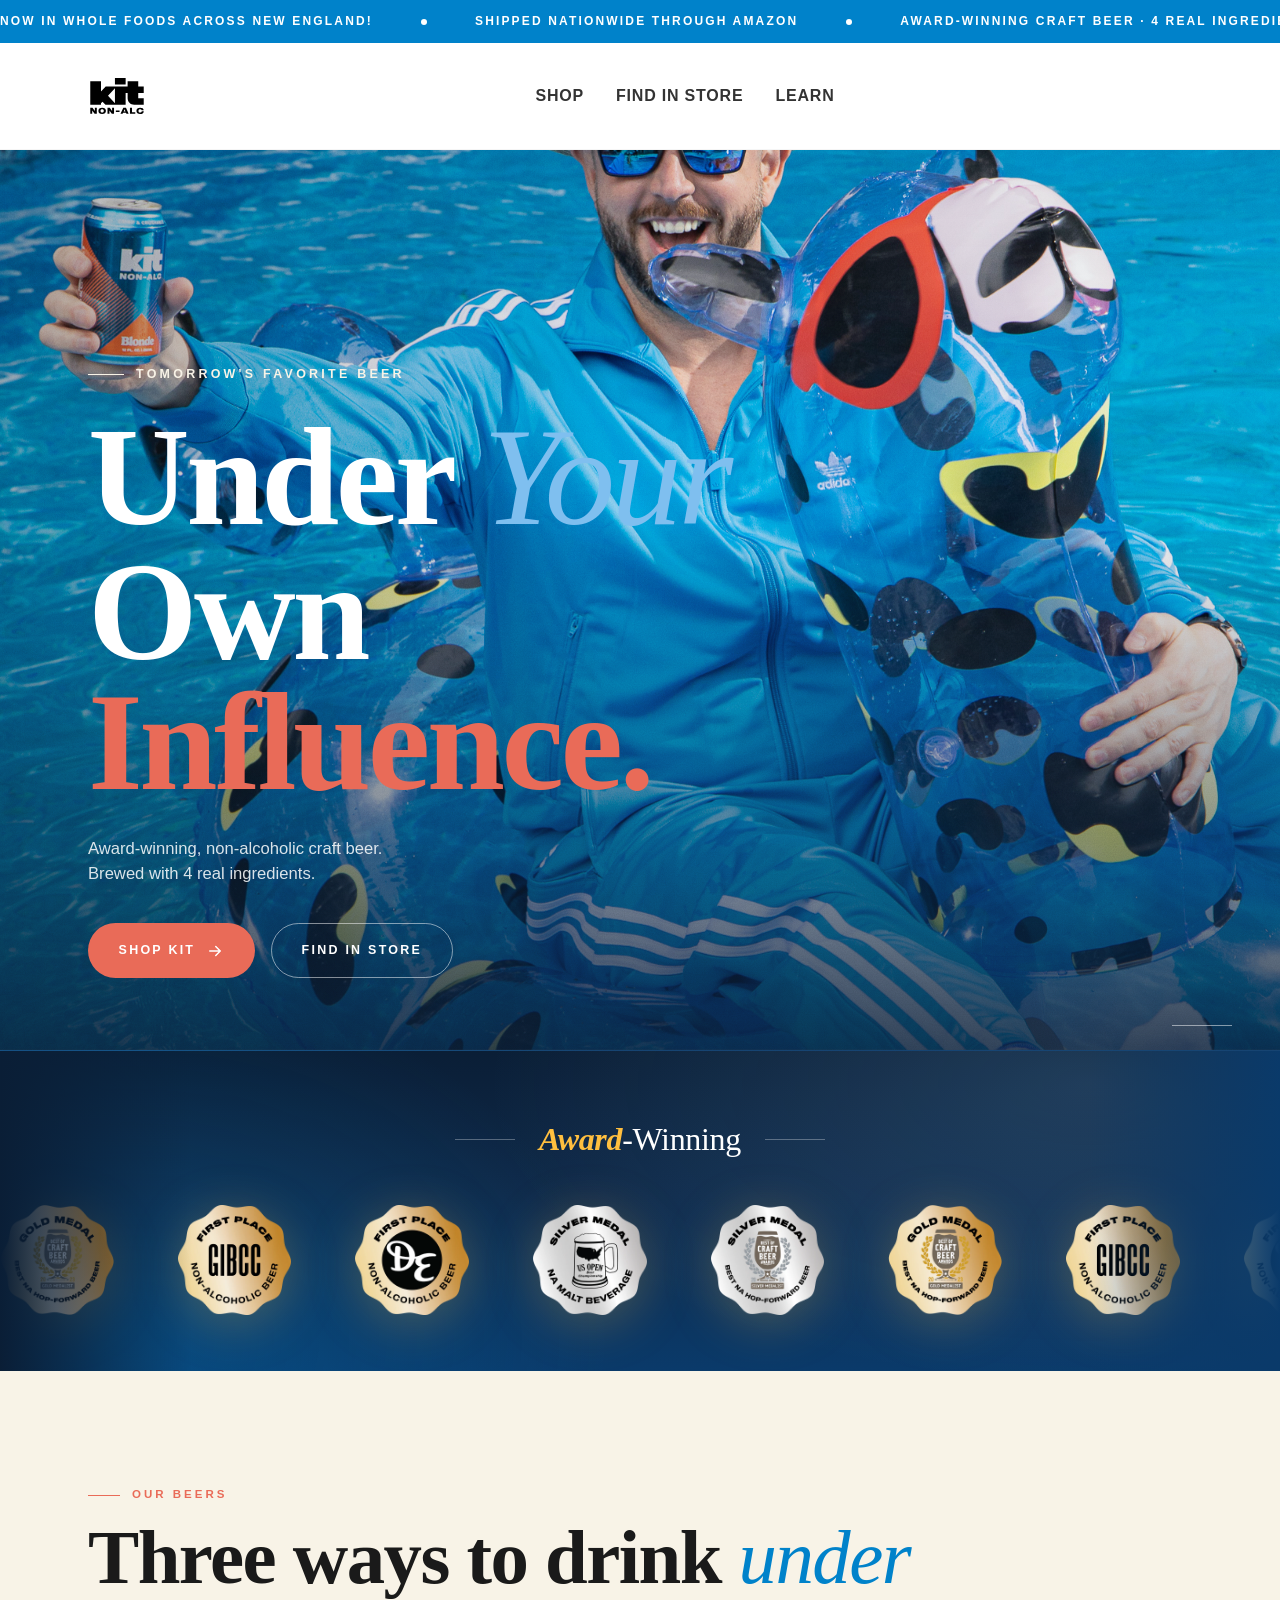
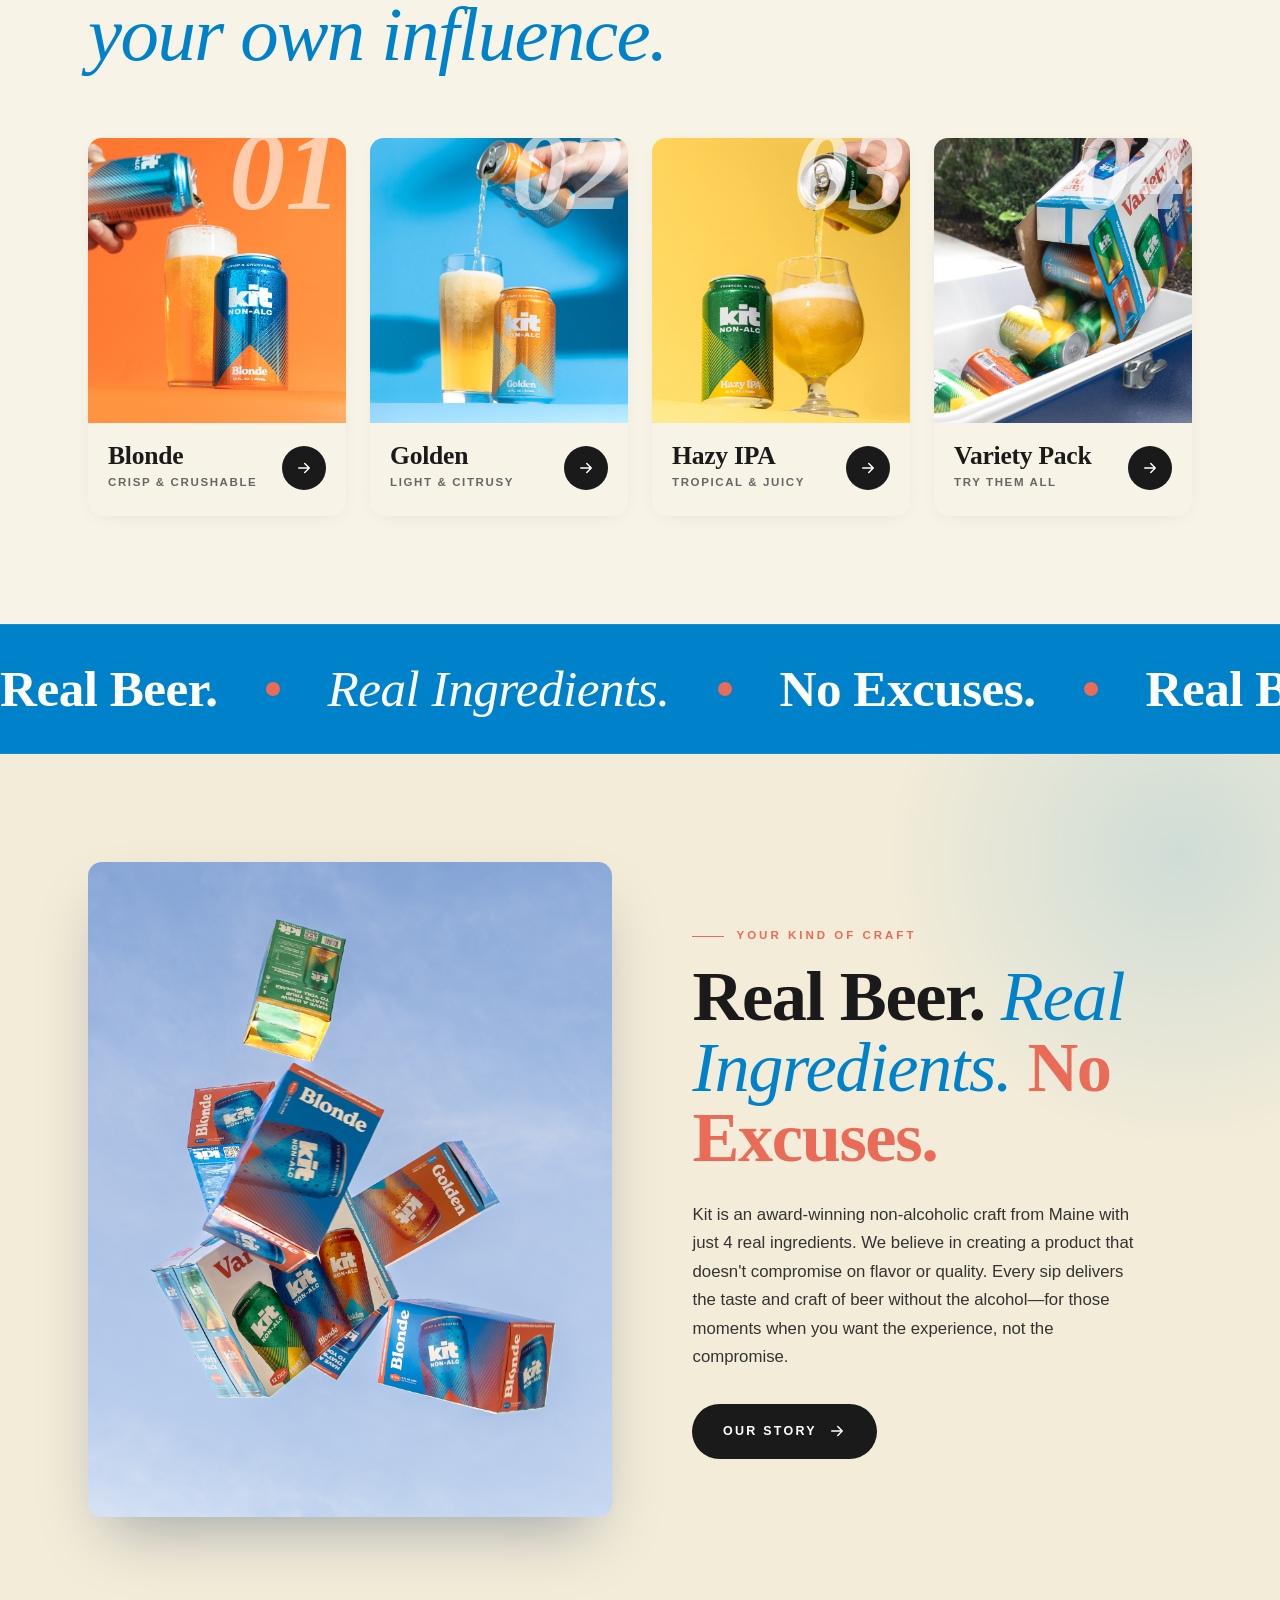
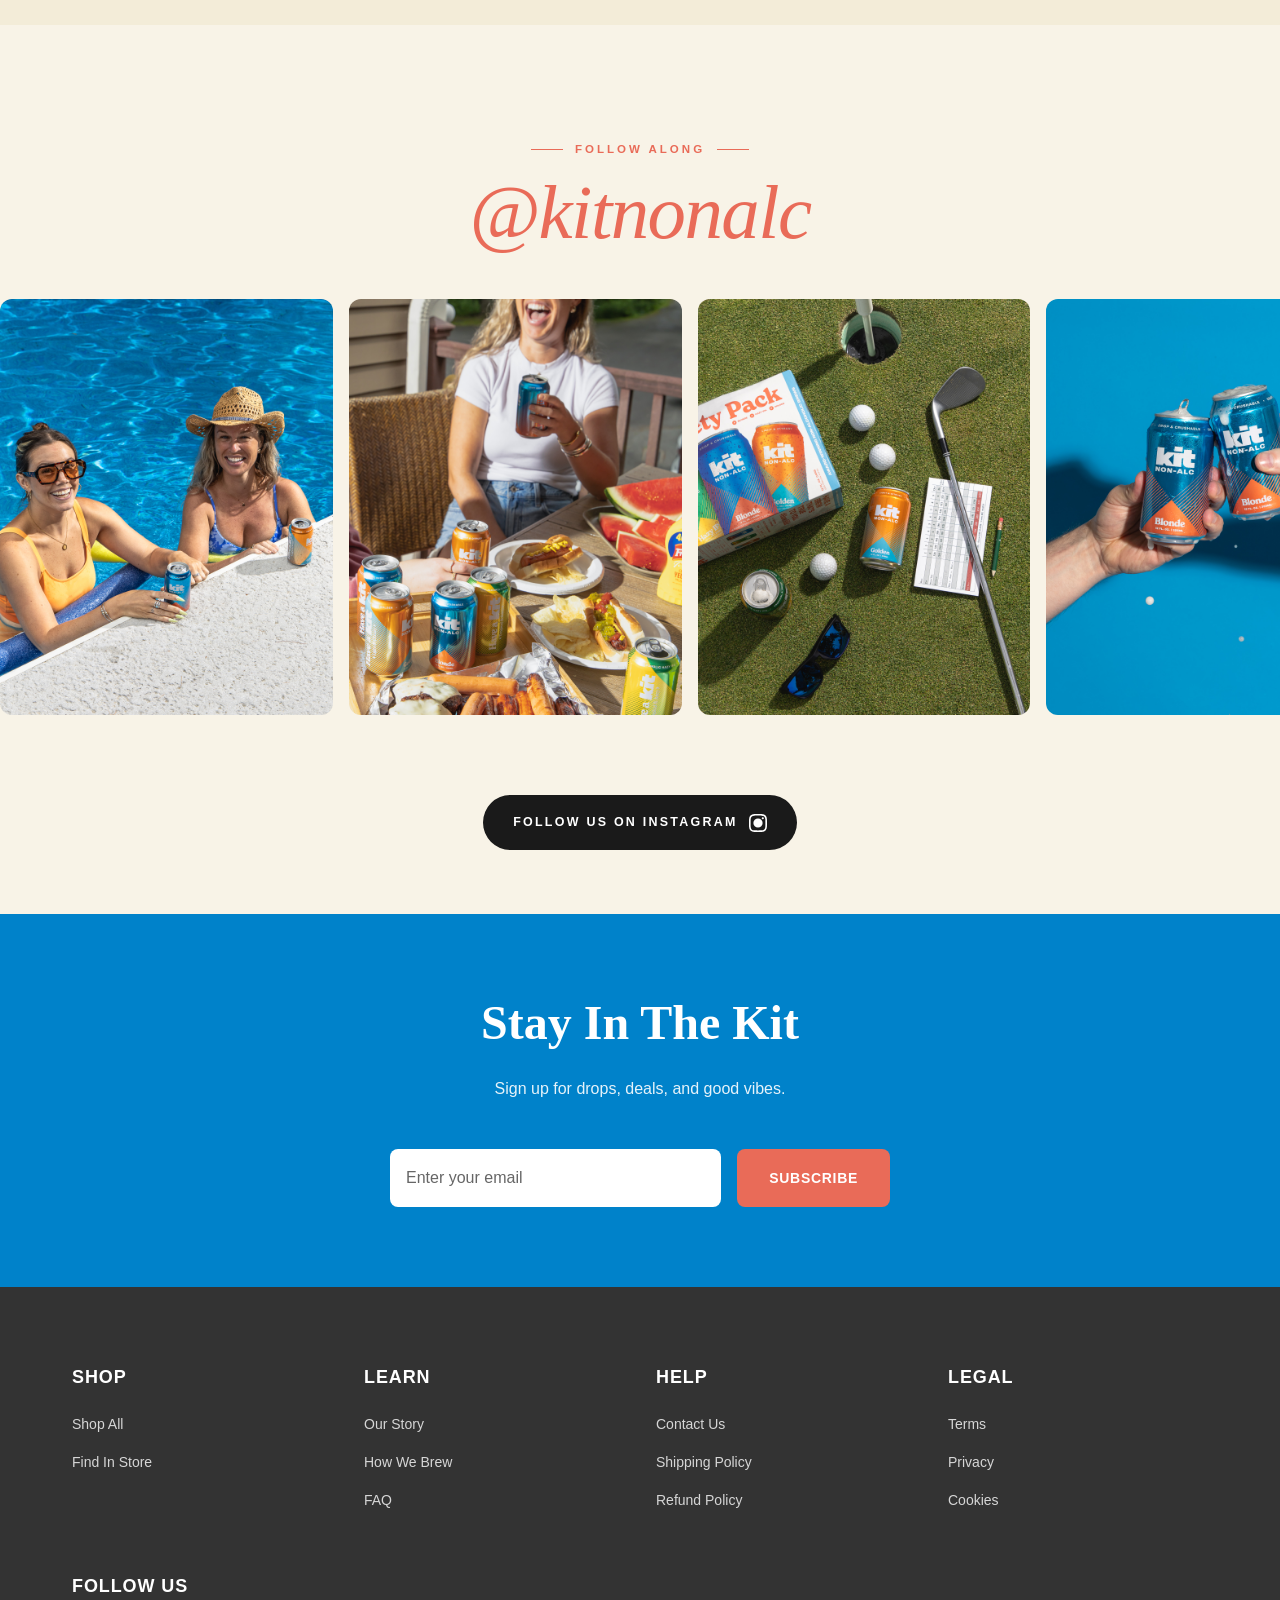
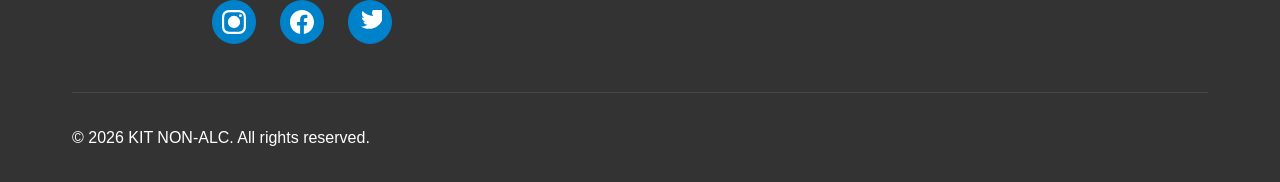
==== commit ce0f2c78: "Update site files" ====
--- a/index.html
+++ b/index.html
@@ -149,7 +149,7 @@
                 <article class="product-card-hp theme-blonde reveal">
                     <a href="shop.html?variant=blonde" class="product-image-wrap">
                         <span class="product-num" aria-hidden="true">01</span>
-                        <img src="images/products/blonde-pour-1.jpg" alt="KIT Blonde Ale" loading="lazy" />
+                        <img src="images/products/blonde-pour-1.jpg" alt="Kit Blonde Ale" loading="lazy" />
                     </a>
                     <div class="product-info-hp">
                         <div>
@@ -167,7 +167,7 @@
                 <article class="product-card-hp theme-golden reveal reveal-delay-1">
                     <a href="shop.html?variant=golden" class="product-image-wrap">
                         <span class="product-num" aria-hidden="true">02</span>
-                        <img src="images/products/golden-pour-1.jpg" alt="KIT Golden Ale" loading="lazy" />
+                        <img src="images/products/golden-pour-1.jpg" alt="Kit Golden Ale" loading="lazy" />
                     </a>
                     <div class="product-info-hp">
                         <div>
@@ -185,7 +185,7 @@
                 <article class="product-card-hp theme-hazy reveal reveal-delay-2">
                     <a href="shop.html?variant=hazy" class="product-image-wrap">
                         <span class="product-num" aria-hidden="true">03</span>
-                        <img src="images/products/hazy-pour-may25.jpg" alt="KIT Hazy IPA" loading="lazy" />
+                        <img src="images/products/hazy-pour-may25.jpg" alt="Kit Hazy IPA" loading="lazy" />
                     </a>
                     <div class="product-info-hp">
                         <div>
@@ -203,7 +203,7 @@
                 <article class="product-card-hp theme-variety reveal reveal-delay-3">
                     <a href="shop.html?variant=variety" class="product-image-wrap">
                         <span class="product-num" aria-hidden="true">04</span>
-                        <img src="images/products/variety-pack-1.jpg" alt="KIT Variety Pack" loading="lazy" />
+                        <img src="images/products/variety-pack-1.jpg" alt="Kit Variety Pack" loading="lazy" />
                     </a>
                     <div class="product-info-hp">
                         <div>
--- a/css/components.css
+++ b/css/components.css
@@ -18,16 +18,18 @@
 }
 
 .announcement-bar .announcement-track {
-  display: inline-flex;
+  display: flex;
   gap: 3rem;
-  padding-left: 100%;
+  width: max-content;
   animation: announcementMarquee 32s linear infinite;
+  will-change: transform;
 }
 
 .announcement-bar .announcement-track span {
   display: inline-flex;
   align-items: center;
   gap: 3rem;
+  flex-shrink: 0;
 }
 
 .announcement-bar .announcement-track .dot {
@@ -40,16 +42,8 @@
 }
 
 @keyframes announcementMarquee {
-  to { transform: translateX(-100%); }
-}
-
-@media (prefers-reduced-motion: reduce) {
-  .announcement-bar .announcement-track {
-    animation: none;
-    padding-left: 0;
-    justify-content: center;
-    width: 100%;
-  }
+  from { transform: translateX(0); }
+  to   { transform: translateX(-50%); }
 }
 
 /* ========================================
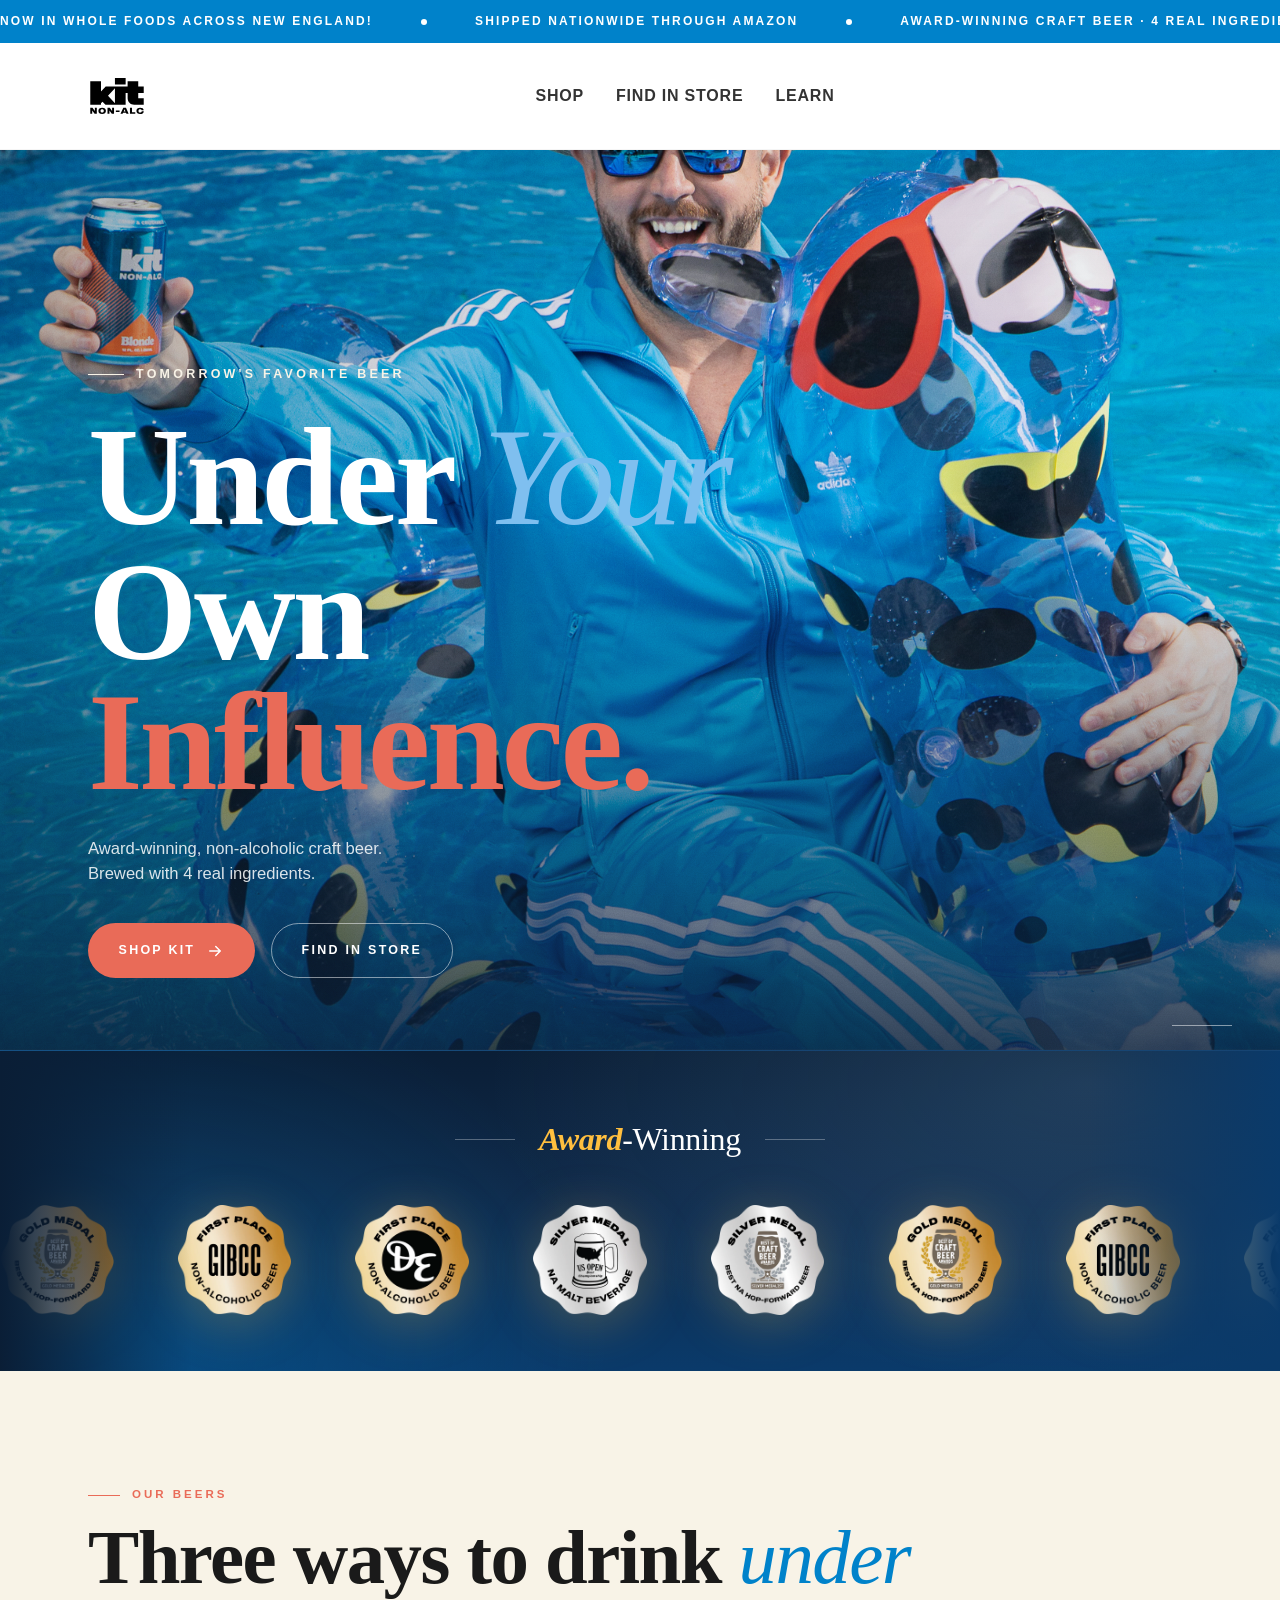
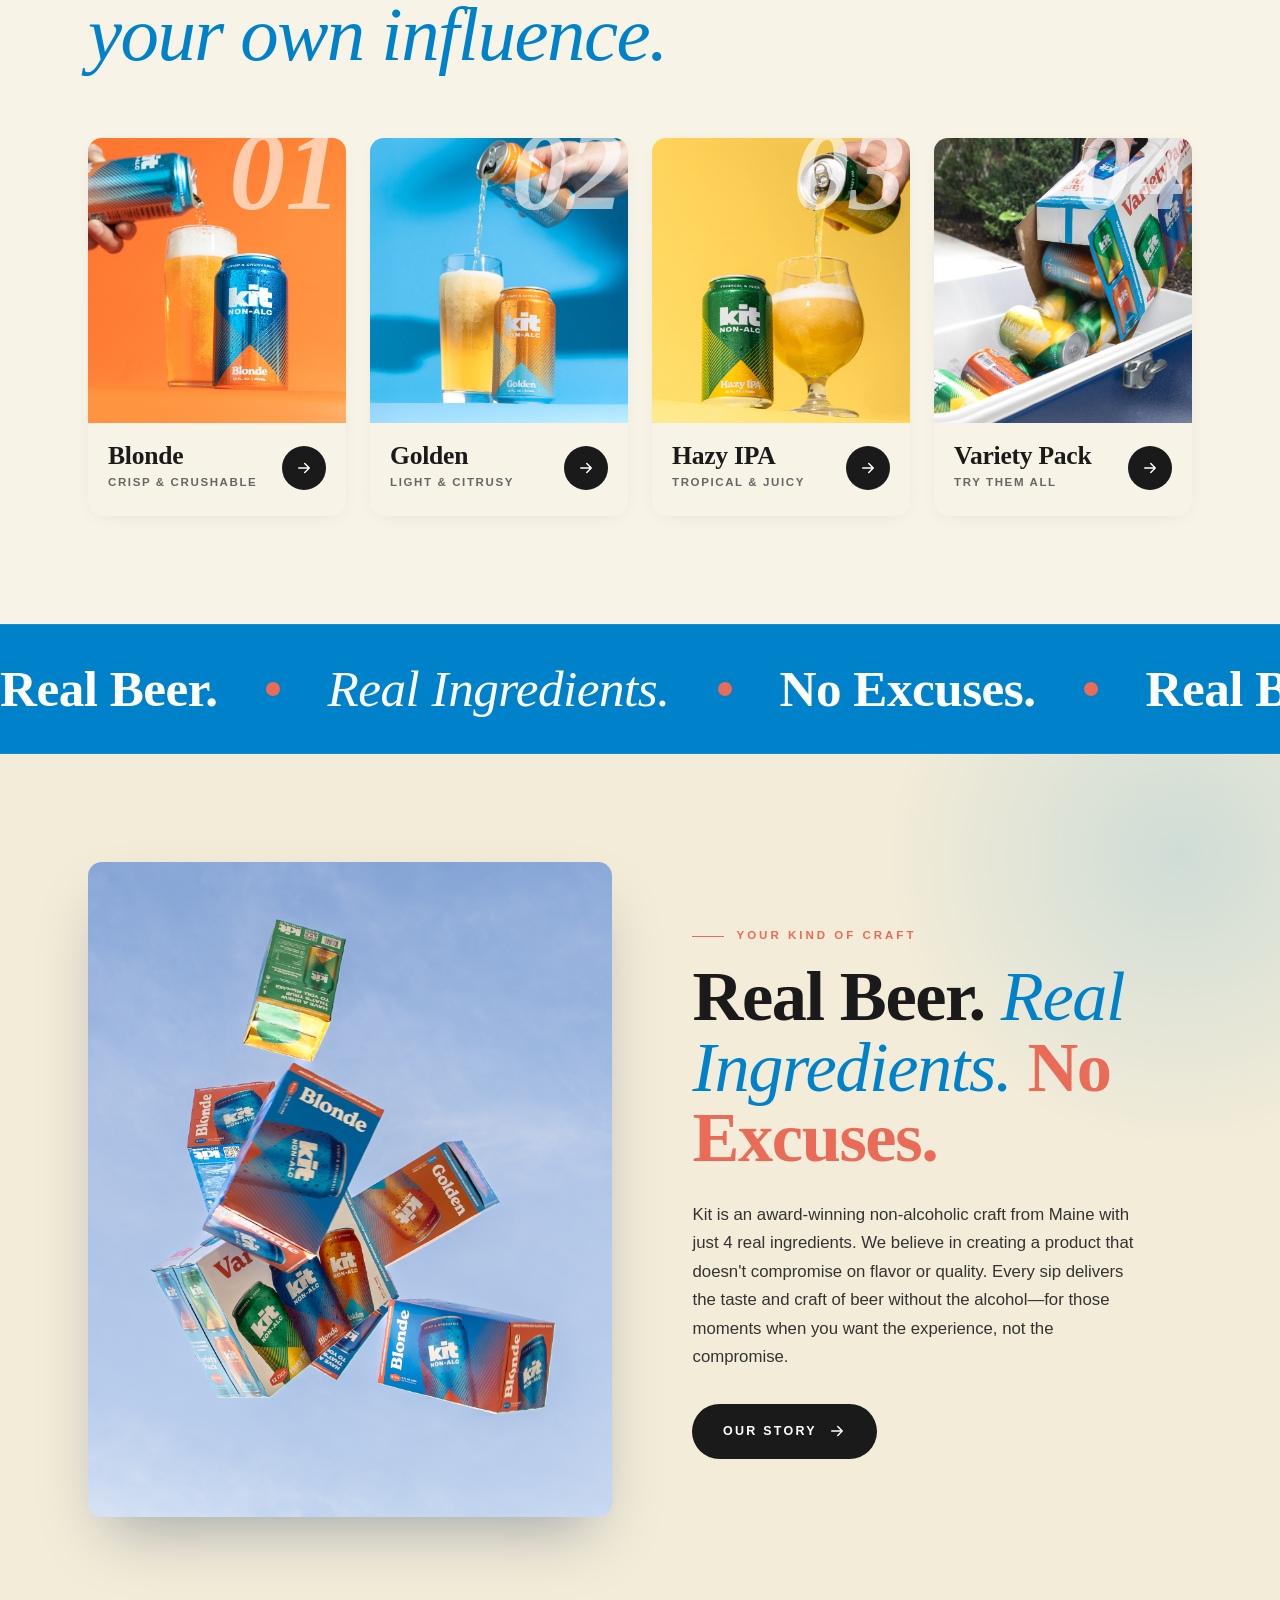
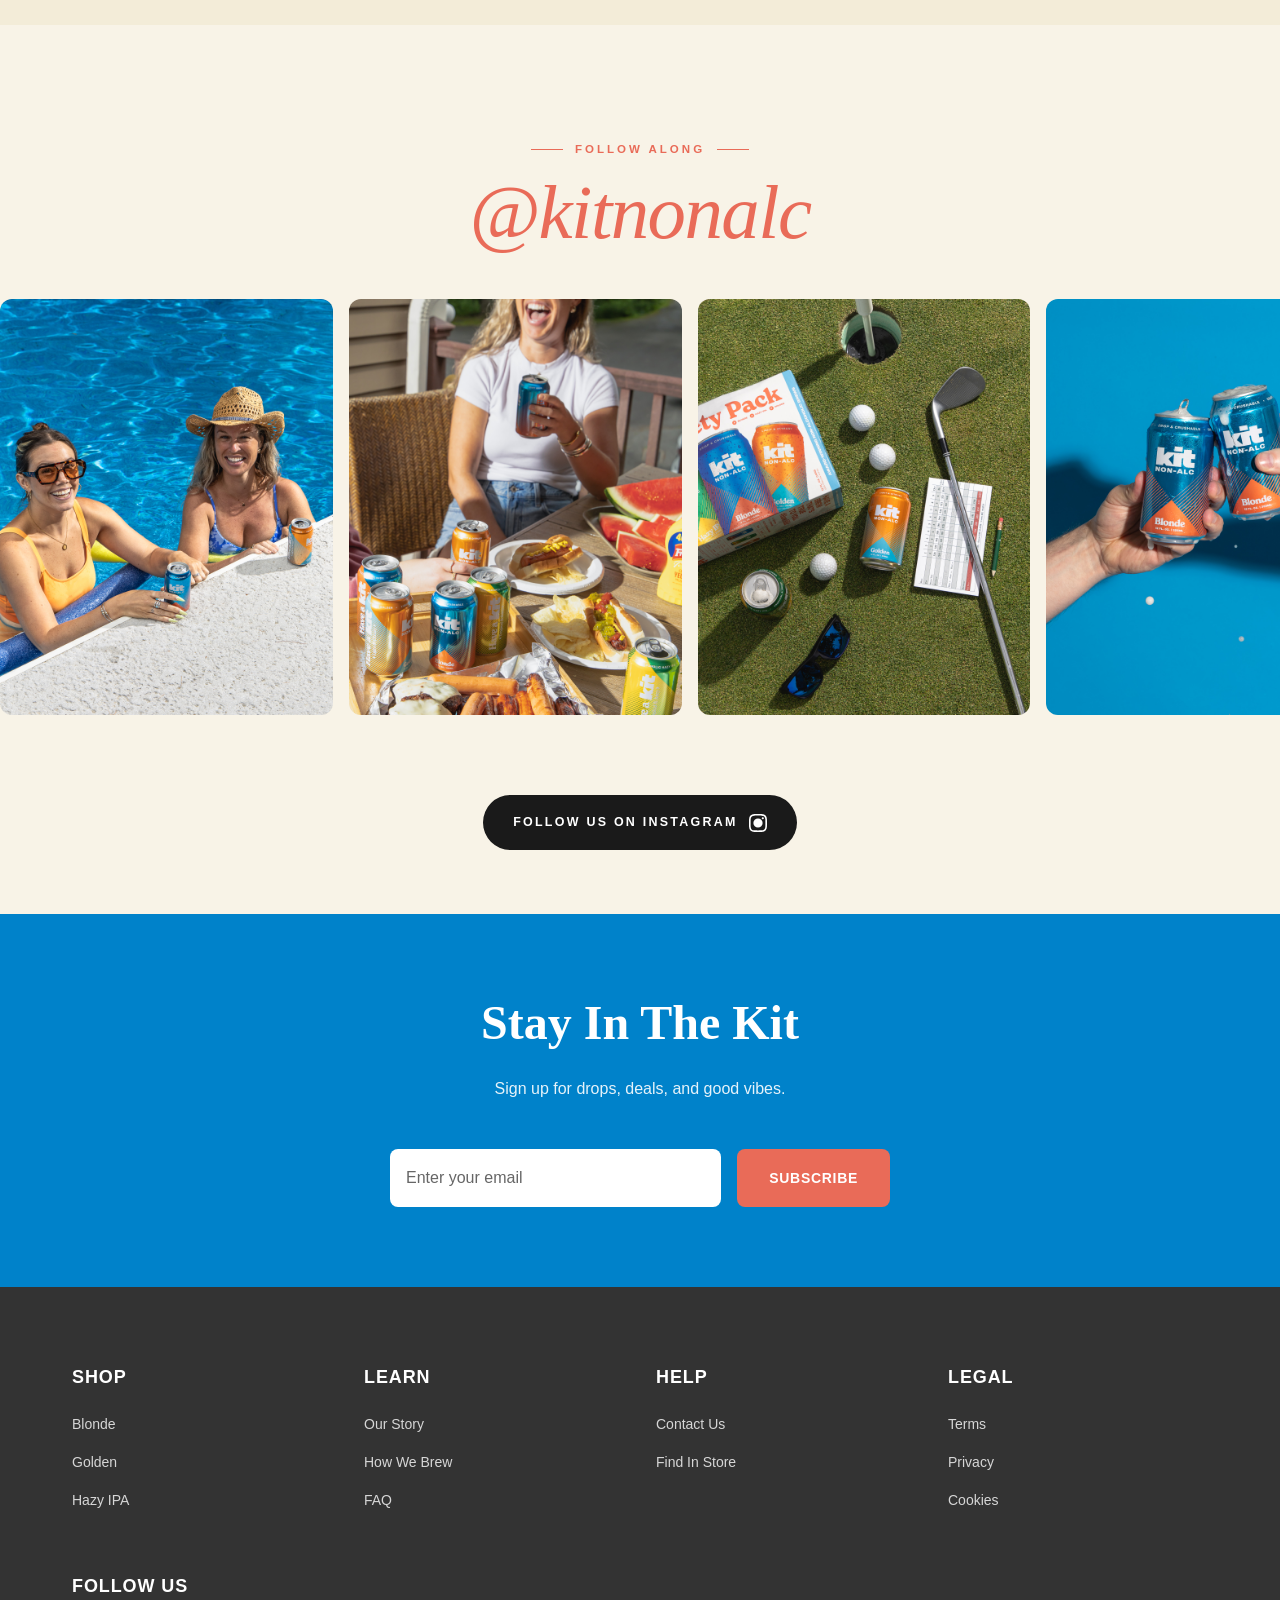
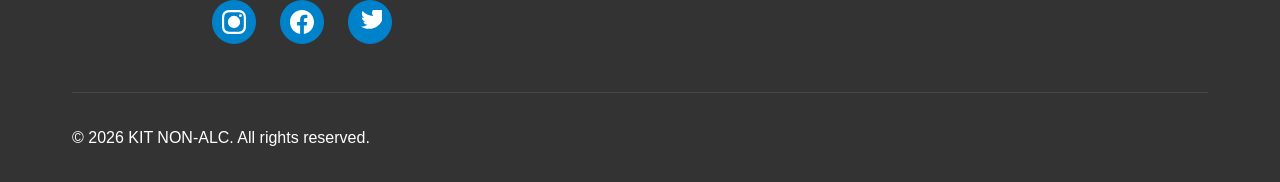
==== commit eb88e4ee: "Update site files" ====
--- a/index.html
+++ b/index.html
@@ -343,8 +343,9 @@
                 <div class="footer-column">
                     <h3>Shop</h3>
                     <ul>
-                        <li><a href="shop.html">Shop All</a></li>
-                        <li><a href="find-kit.html">Find In Store</a></li>
+                        <li><a href="shop.html?variant=blonde">Blonde</a></li>
+                        <li><a href="shop.html?variant=golden">Golden</a></li>
+                        <li><a href="shop.html?variant=hazy">Hazy IPA</a></li>
                     </ul>
                 </div>
 
@@ -361,8 +362,7 @@
                     <h3>Help</h3>
                     <ul>
                         <li><a href="contact.html">Contact Us</a></li>
-                        <li><a href="#">Shipping Policy</a></li>
-                        <li><a href="#">Refund Policy</a></li>
+                        <li><a href="find-kit.html">Find In Store</a></li>
                     </ul>
                 </div>
 
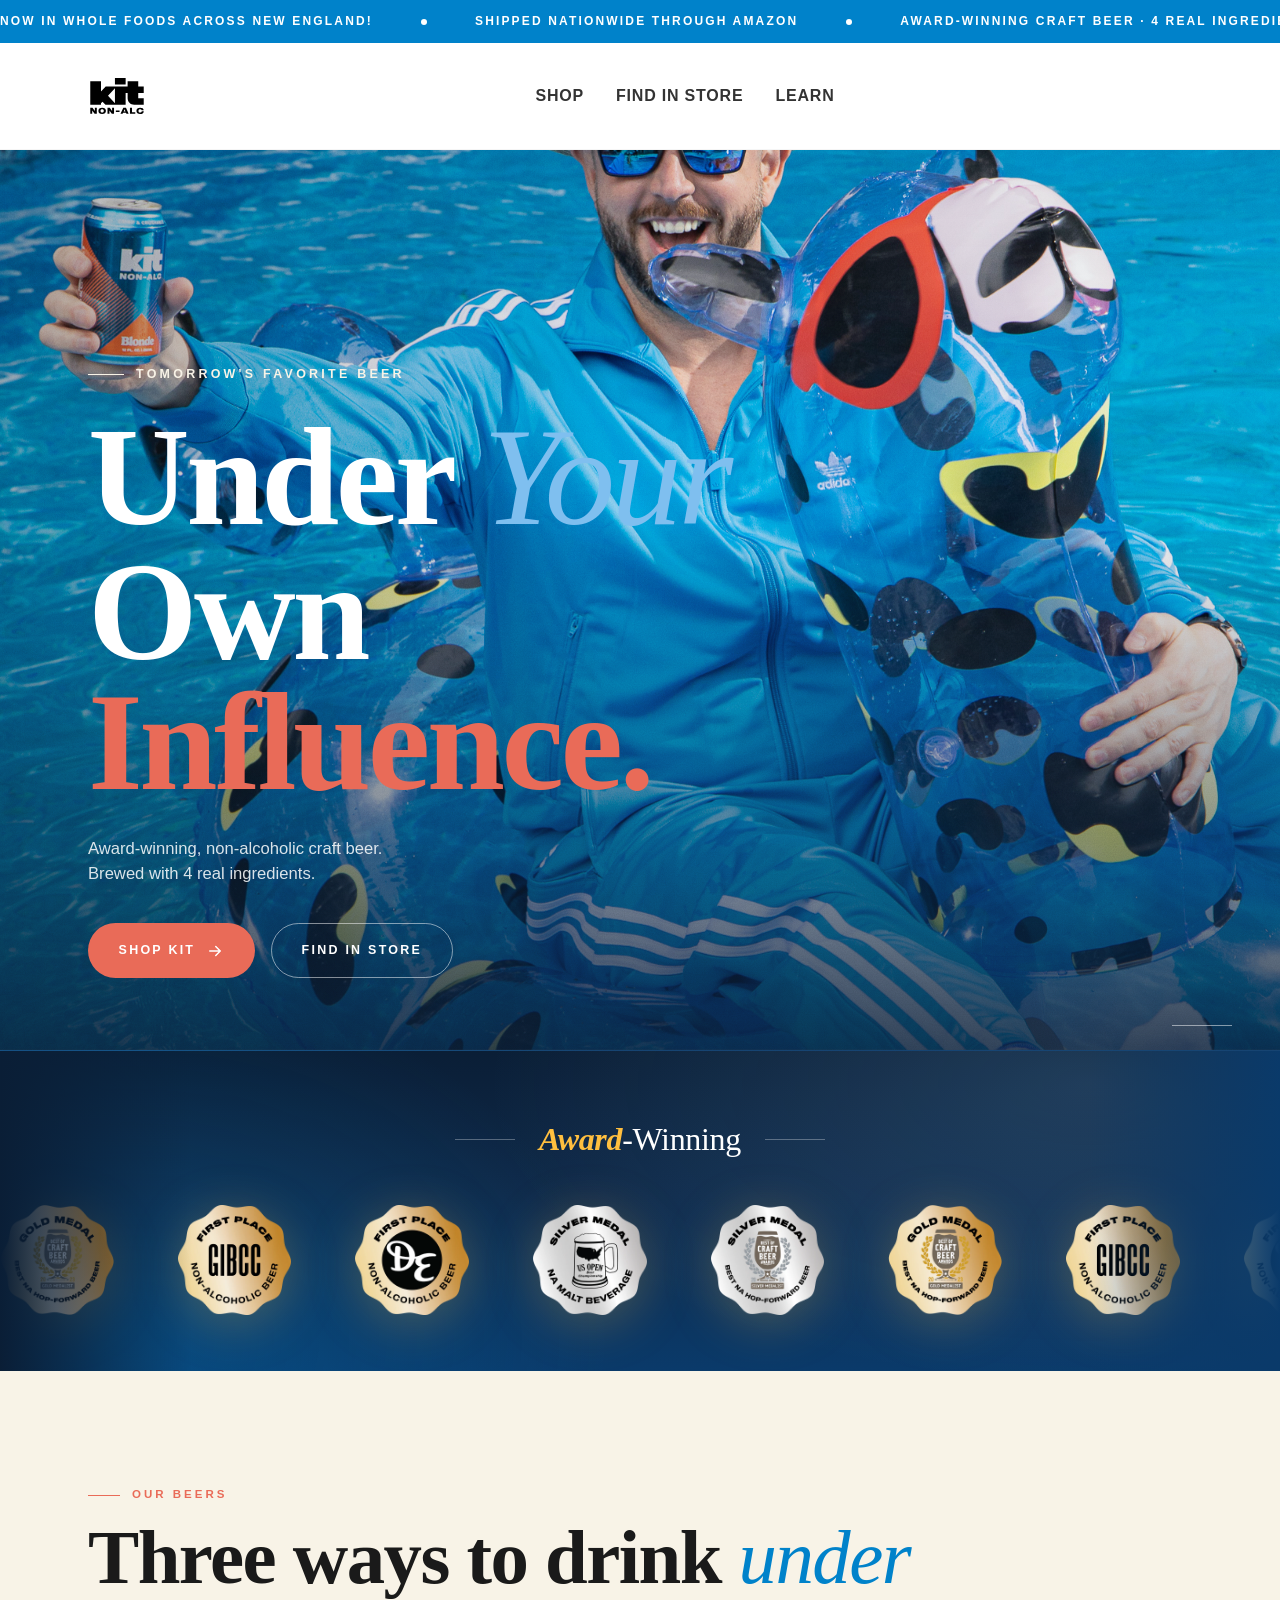
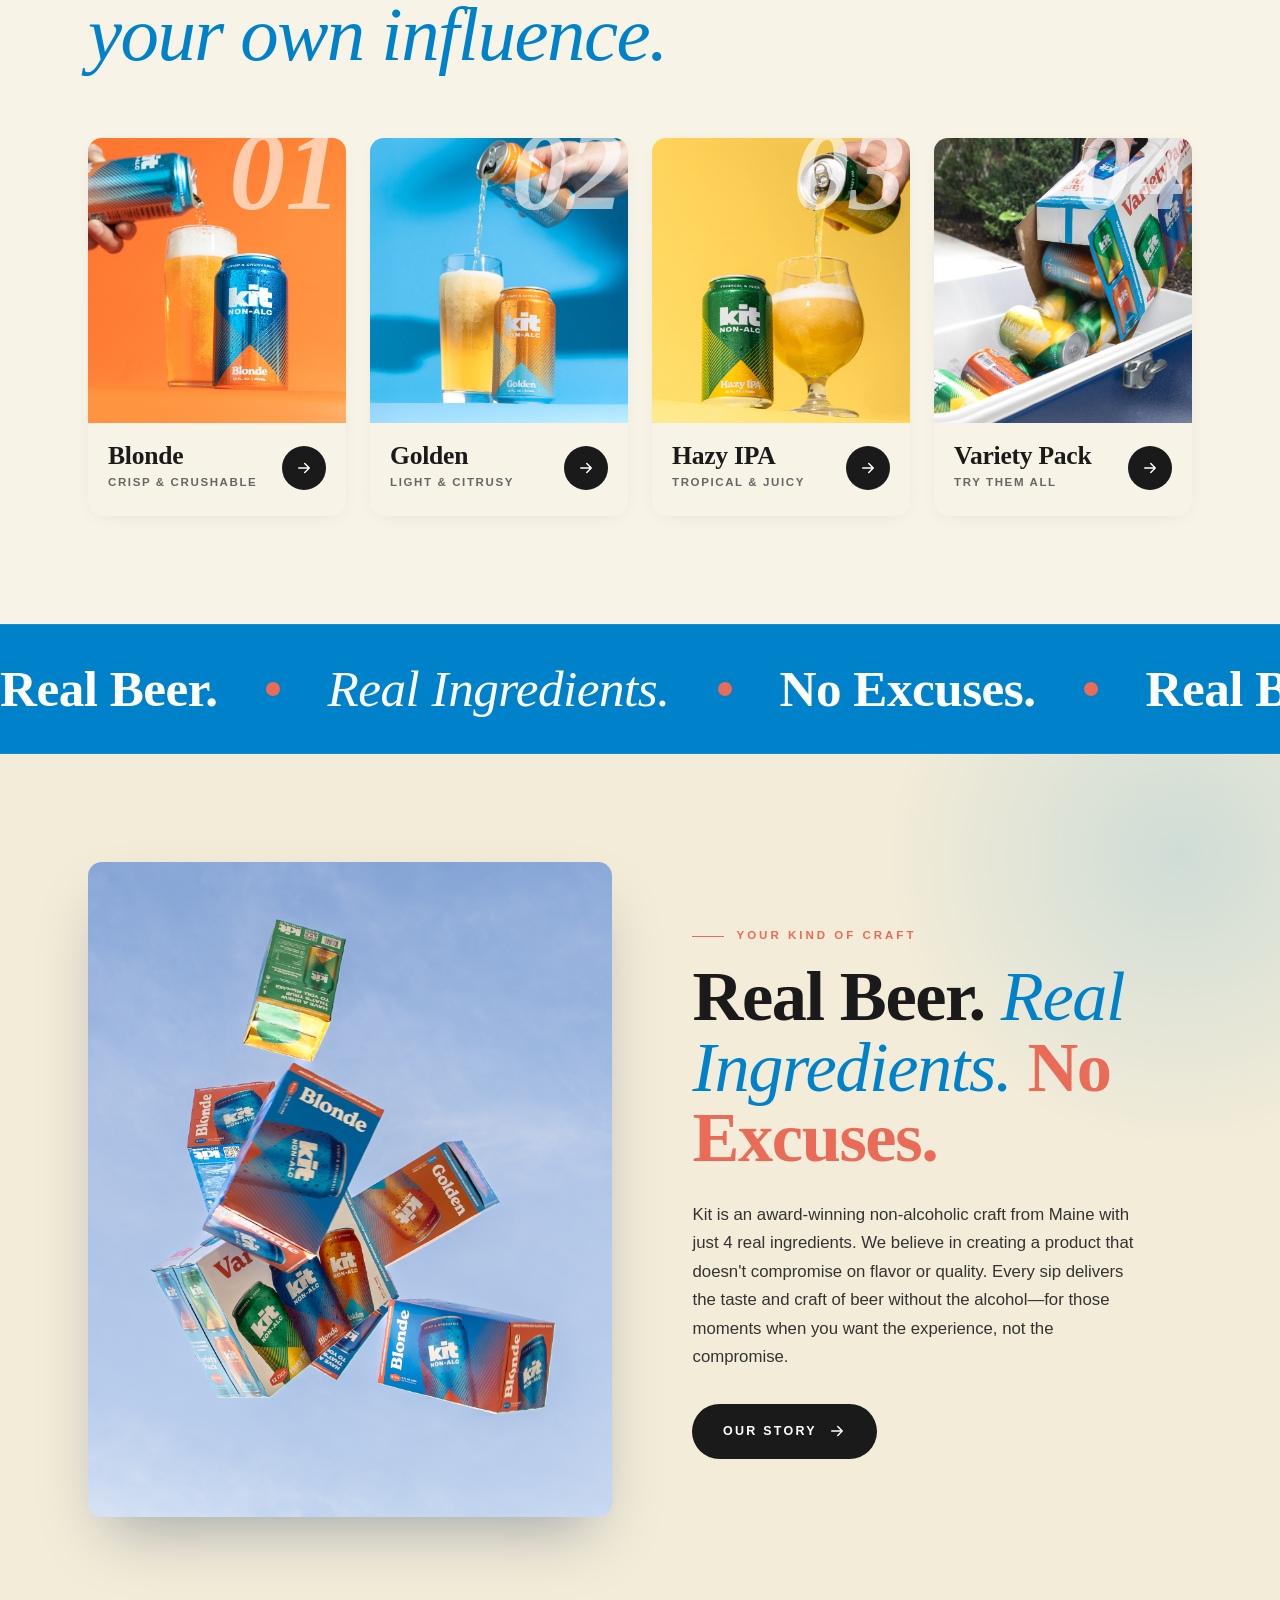
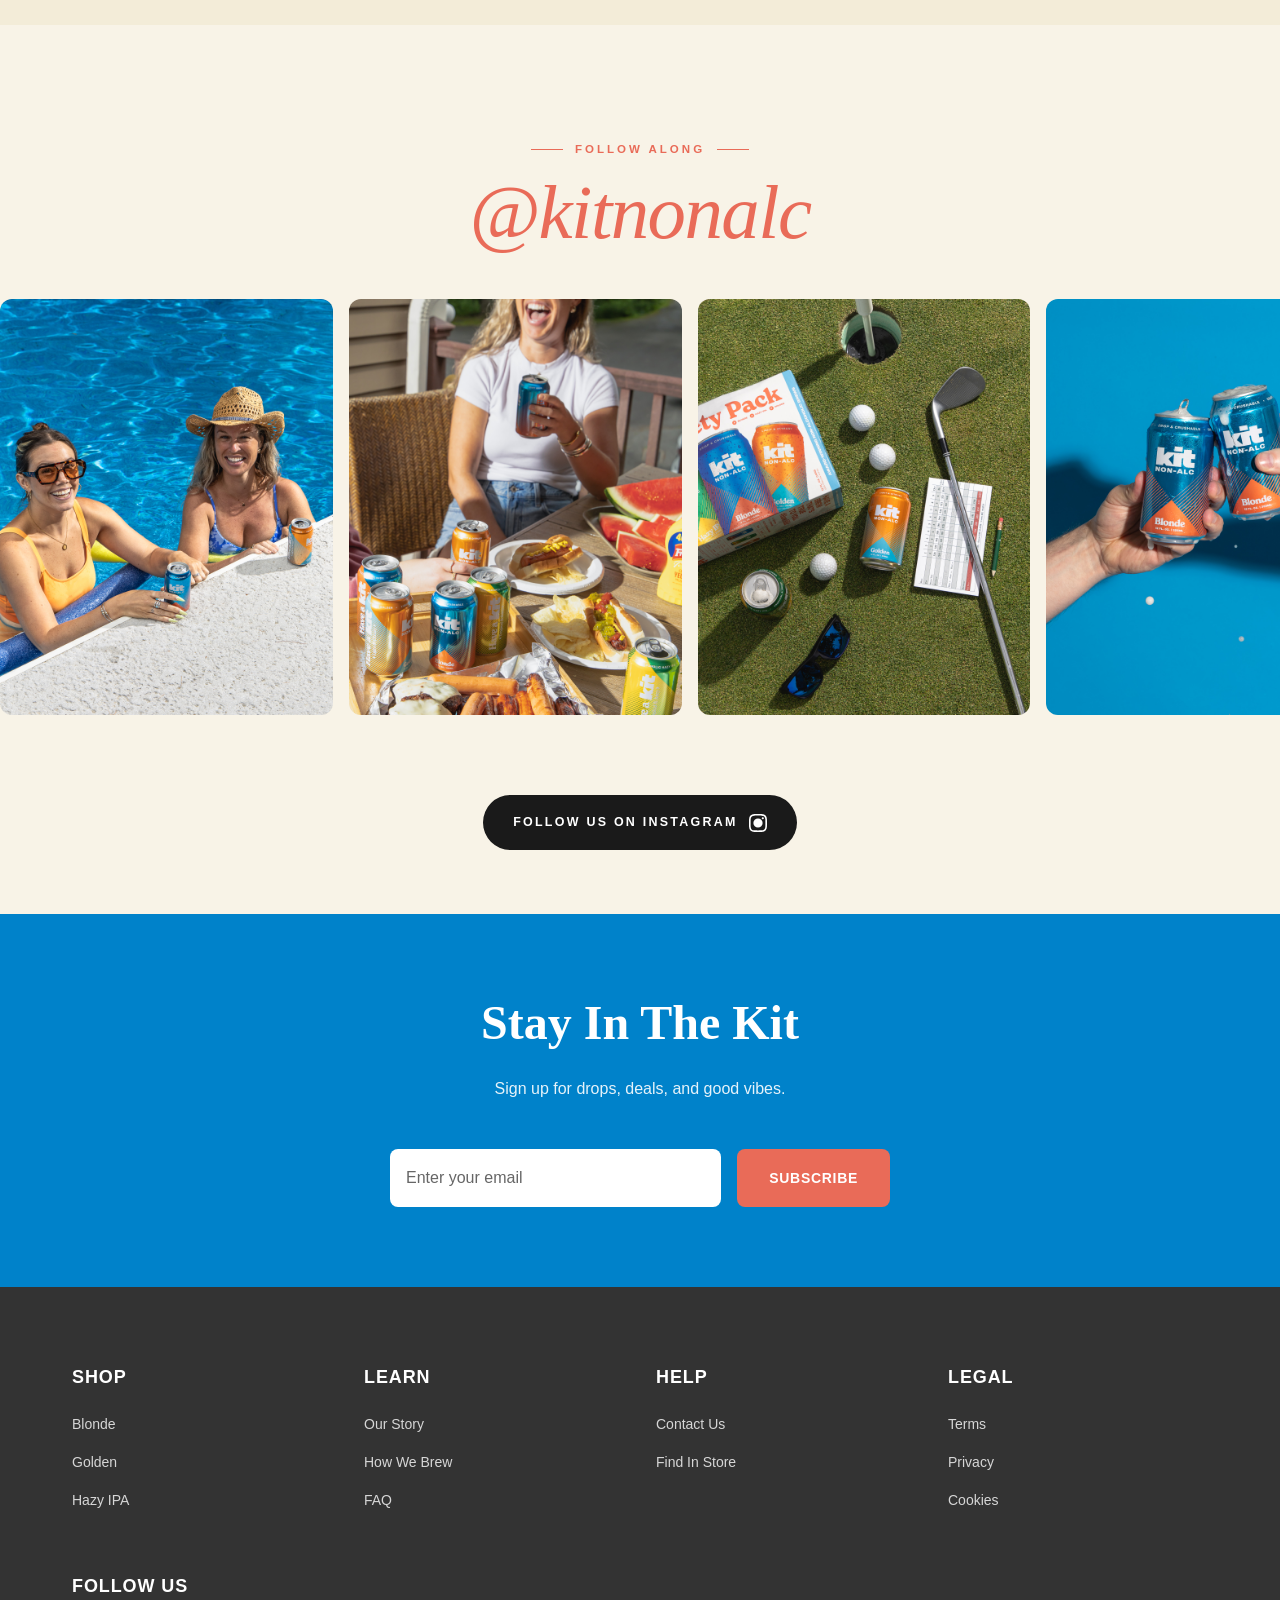
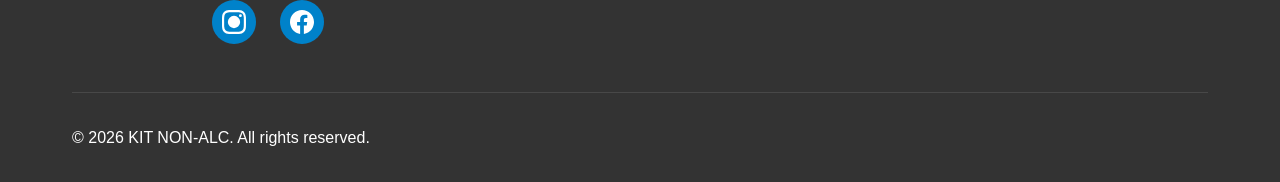
==== commit 3407ee71: "Update site files" ====
--- a/index.html
+++ b/index.html
@@ -384,14 +384,9 @@
                             <path d="M12 2.163c3.204 0 3.584.012 4.85.07 3.252.148 4.771 1.691 4.919 4.919.058 1.265.069 1.645.069 4.849 0 3.205-.012 3.584-.069 4.849-.149 3.225-1.664 4.771-4.919 4.919-1.266.057-1.645.069-4.849.069-3.204 0-3.584-.012-4.849-.069-3.259-.149-4.771-1.699-4.919-4.92-.058-1.265-.07-1.644-.07-4.849 0-3.204.013-3.583.07-4.849.149-3.227 1.664-4.771 4.919-4.919 1.266-.057 1.645-.069 4.849-.069zm0-2.163c-3.259 0-3.667.014-4.947.072-4.358.2-6.78 2.618-6.98 6.98-.059 1.281-.073 1.689-.073 4.948 0 3.259.014 3.668.072 4.948.2 4.358 2.618 6.78 6.98 6.98 1.281.058 1.689.072 4.948.072 3.259 0 3.668-.014 4.948-.072 4.354-.2 6.782-2.618 6.979-6.98.059-1.28.073-1.689.073-4.948 0-3.259-.014-3.667-.072-4.947-.196-4.354-2.617-6.78-6.979-6.98-1.281-.059-1.69-.073-4.949-.073zM5.838 12a6.162 6.162 0 1 1 12.324 0 6.162 6.162 0 0 1-12.324 0zM12 16a4 4 0 1 1 0-8 4 4 0 0 1 0 8zm4.965-10.322a1.44 1.44 0 1 1 2.881.001 1.44 1.44 0 0 1-2.881-.001z"/>
                         </svg>
                     </a>
-                    <a href="https://facebook.com" class="social-link" aria-label="Facebook">
+                    <a href="https://www.facebook.com/kitnabrewing/" class="social-link" target="_blank" rel="noopener noreferrer" aria-label="Facebook">
                         <svg width="24" height="24" viewBox="0 0 24 24" fill="currentColor" xmlns="http://www.w3.org/2000/svg">
                             <path d="M24 12.073c0-6.627-5.373-12-12-12s-12 5.373-12 12c0 5.99 4.388 10.954 10.125 11.854v-8.385H7.078v-3.47h3.047V9.43c0-3.007 1.792-4.669 4.533-4.669 1.312 0 2.686.235 2.686.235v2.953H15.83c-1.491 0-1.956.925-1.956 1.874v2.25h3.328l-.532 3.47h-2.796v8.385C19.612 23.027 24 18.062 24 12.073z"/>
-                        </svg>
-                    </a>
-                    <a href="https://twitter.com" class="social-link" aria-label="Twitter">
-                        <svg width="24" height="24" viewBox="0 0 24 24" fill="currentColor" xmlns="http://www.w3.org/2000/svg">
-                            <path d="M23.953 4.57a10 10 0 002.856-3.632c-1.044.464-2.213.776-3.458.894 1.242-.748 2.194-1.935 2.643-3.346-1.162.689-2.449 1.19-3.822 1.46-.11-.126-.23-.248-.353-.368-1.781-1.772-4.659-1.792-6.464-.039-1.805 1.752-1.825 4.635-.044 6.464-.026-.02-.052-.039-.079-.057-4.29-.43-8.065-2.191-10.681-5.008-.447.765-.699 1.636-.699 2.57 0 1.785.91 3.361 2.285 4.287-.847-.026-1.643-.256-2.331-.641v.08c0 2.137 1.5 3.95 3.509 4.368-.367.1-.754.154-1.152.154-.282 0-.558-.027-.827-.08.558 1.75 2.174 3.019 4.09 3.054-1.491 1.167-3.368 1.863-5.411 1.863-.352 0-.699-.02-1.042-.059 2.285 1.464 5 2.317 7.939 2.317 9.527 0 14.723-7.882 14.723-14.722 0-.224-.005-.448-.016-.67 1.012-.73 1.888-1.643 2.581-2.685z"/>
                         </svg>
                     </a>
                 </div>
--- a/css/pages.css
+++ b/css/pages.css
@@ -1027,6 +1027,70 @@
   margin-top: var(--space-lg);
 }
 
+/* Distributor Section */
+.distributor-section {
+  padding: var(--space-2xl) 0;
+  background-color: var(--kit-white);
+  border-top: 1px solid #E8E2DC;
+}
+
+.distributor-content {
+  text-align: center;
+}
+
+.distributor-content h2 {
+  font-family: var(--font-family-serif);
+  font-size: var(--fs-h4);
+  color: var(--kit-charcoal);
+  margin-bottom: var(--space-xs);
+}
+
+.distributor-subtext {
+  font-size: var(--fs-body-sm);
+  color: var(--kit-dark-gray);
+  margin-bottom: var(--space-lg);
+}
+
+.distributor-subtext a {
+  color: var(--kit-charcoal);
+  text-decoration: underline;
+}
+
+.distributor-grid {
+  display: grid;
+  grid-template-columns: repeat(6, 1fr);
+  gap: var(--space-md);
+  text-align: left;
+}
+
+.distributor-card {
+  background-color: #F5F0EB;
+  border-radius: 6px;
+  padding: var(--space-md);
+}
+
+.distributor-card h3 {
+  font-family: var(--font-family-sans);
+  font-size: 0.7rem;
+  font-weight: var(--fw-semibold);
+  text-transform: uppercase;
+  letter-spacing: 0.08em;
+  color: var(--kit-charcoal);
+  margin-bottom: var(--space-xs);
+}
+
+.distributor-card ul {
+  list-style: none;
+  padding: 0;
+  margin: 0;
+}
+
+.distributor-card li {
+  font-size: 0.8rem;
+  color: var(--kit-dark-gray);
+  line-height: 1.5;
+}
+
 /* Shop Online Fallback Section */
 .shop-online-section {
   padding: var(--space-lg) 0;
@@ -2185,6 +2249,15 @@
     border-radius: var(--radius-md);
   }
 
+  .distributor-section {
+    padding: var(--space-xl) 0;
+  }
+
+  .distributor-grid {
+    grid-template-columns: repeat(3, 1fr);
+    gap: var(--space-sm);
+  }
+
   .shop-online-section {
     padding: var(--space-lg) 0;
   }
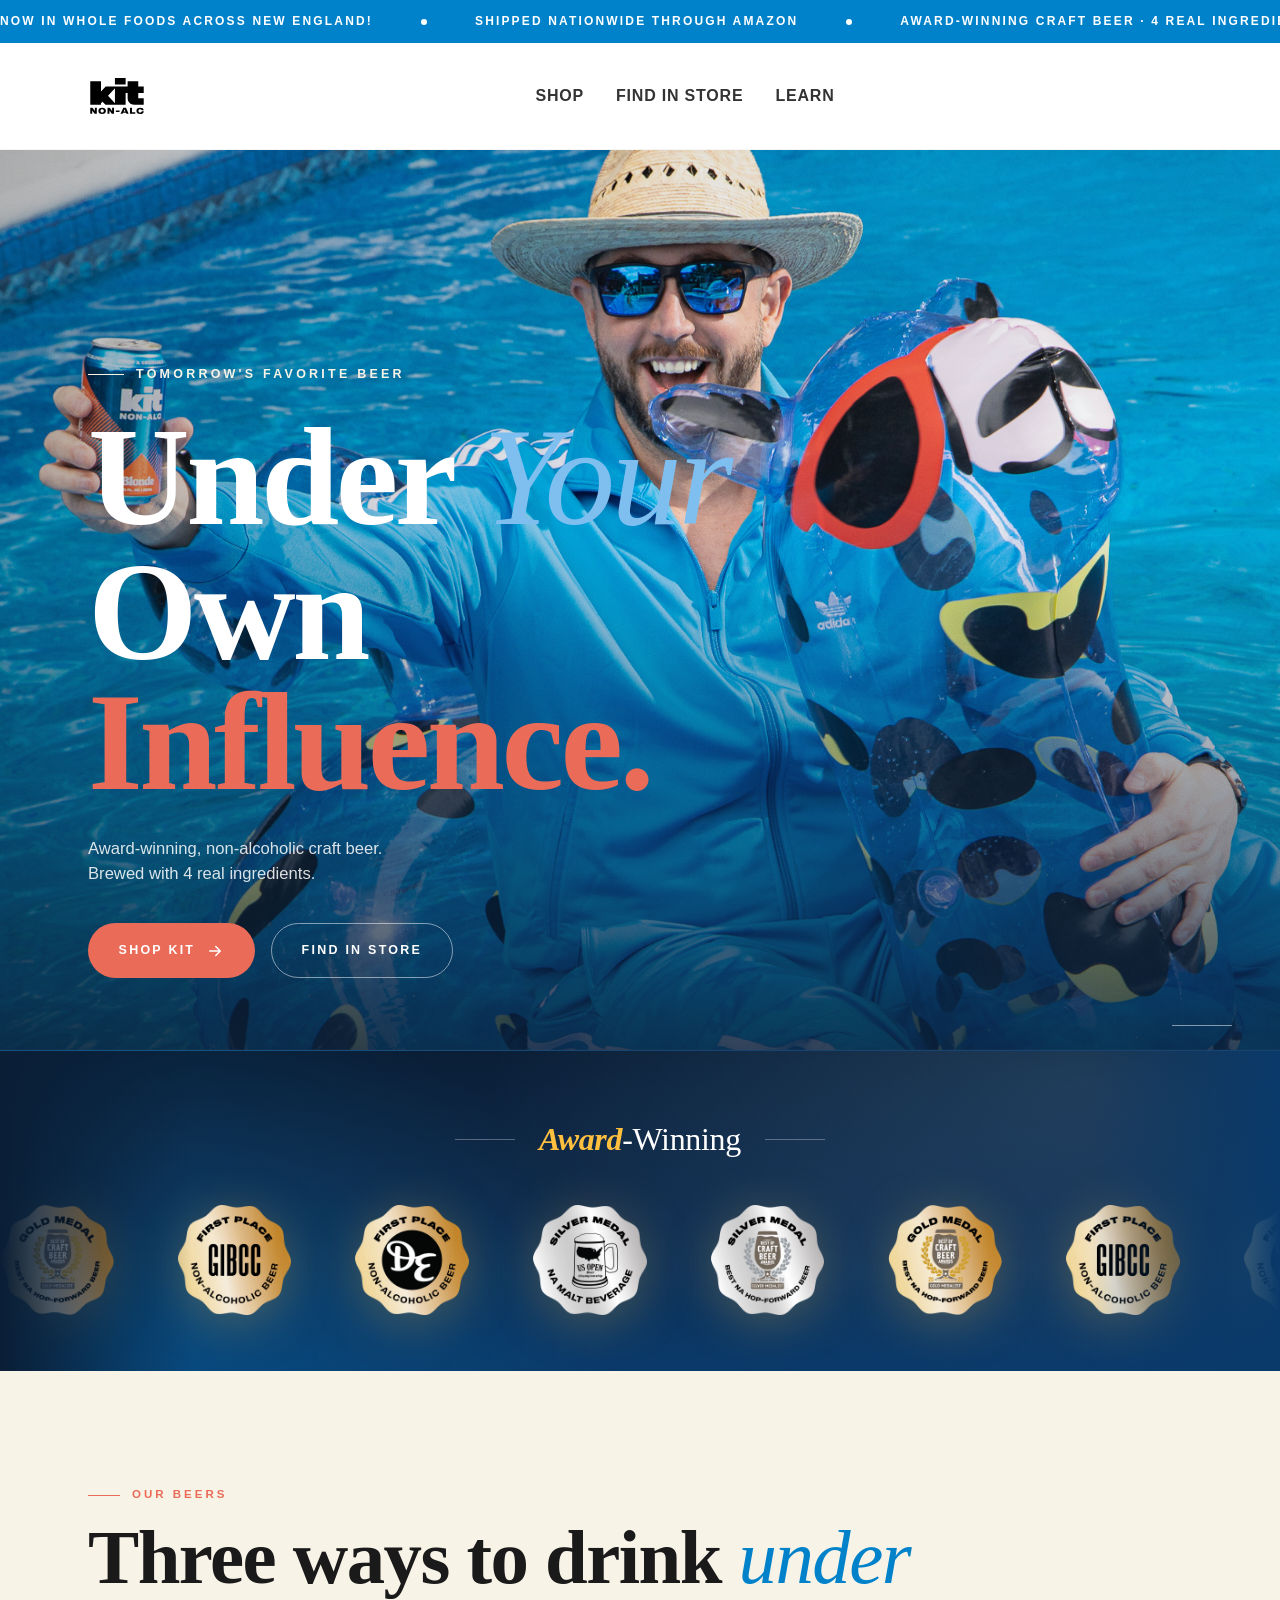
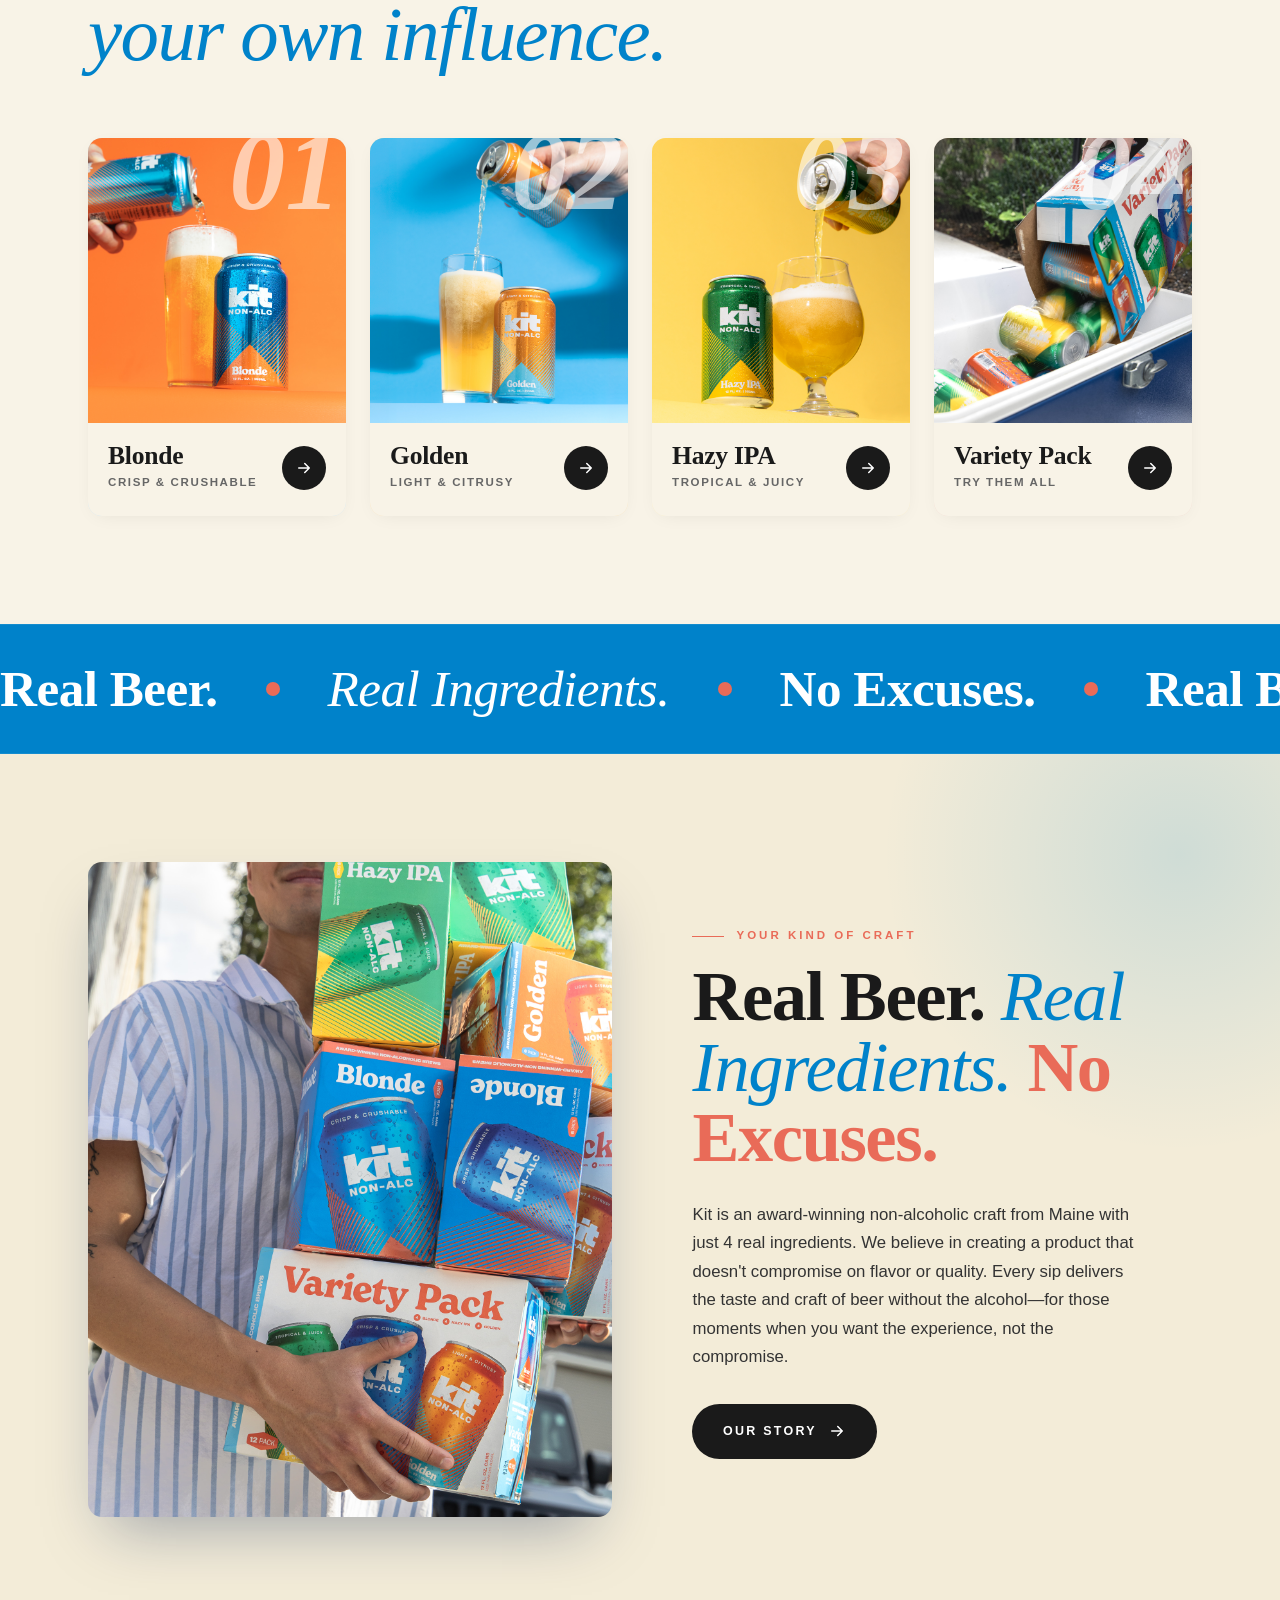
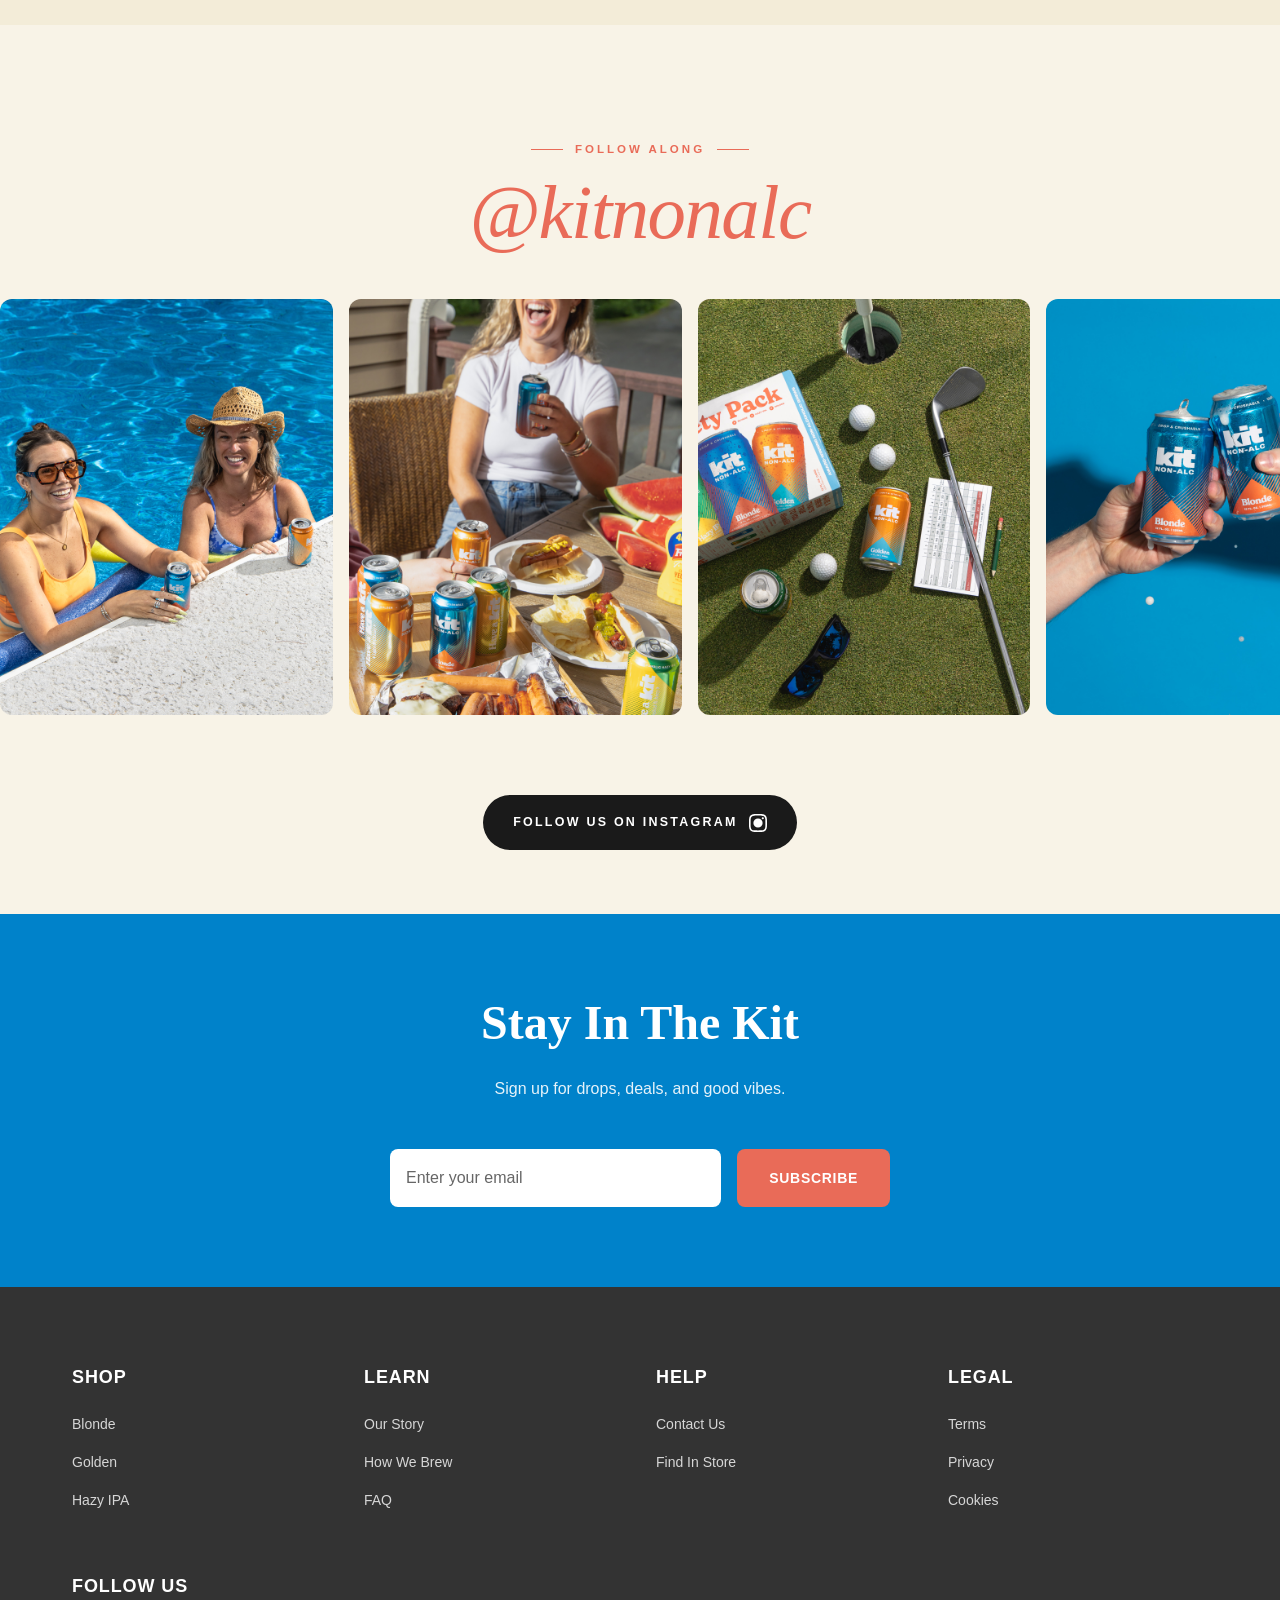
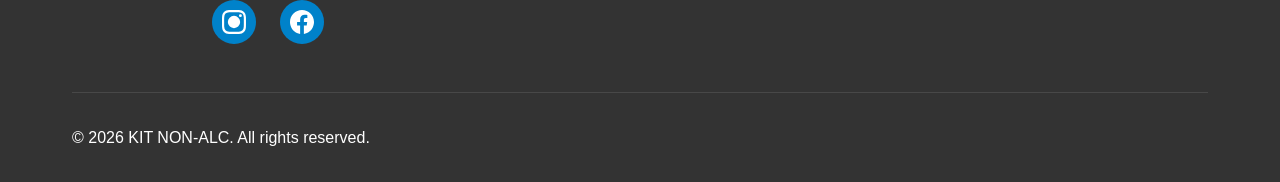
==== commit 6ad7e436: "Update site files" ====
--- a/index.html
+++ b/index.html
@@ -234,7 +234,7 @@
             <div class="brand-story-bg-glow"></div>
             <div class="brand-story-layout-hp">
                 <div class="brand-story-image-wrap reveal">
-                    <img src="images/hero/hero-boxes-sky.jpg" alt="KIT NON-ALC craft beer" class="brand-story-image-hp" loading="lazy" />
+                    <img src="images/hero/BOXES-KIT-JULY25-5.jpg" alt="Kit NON-ALC craft beer boxes" class="brand-story-image-hp" loading="lazy" />
                 </div>
 
                 <div class="brand-story-content-hp">
--- a/css/home-page.css
+++ b/css/home-page.css
@@ -43,7 +43,7 @@
 }
 .home-main .hero-bg-img {
   position: absolute; inset: 0; z-index: -3;
-  width: 100%; height: 100%; object-fit: cover;
+  width: 100%; height: 100%; object-fit: cover; object-position: center 30%;
   transform: scale(1.08);
   animation: hpHeroPanIn 12s var(--ease-out) forwards;
 }
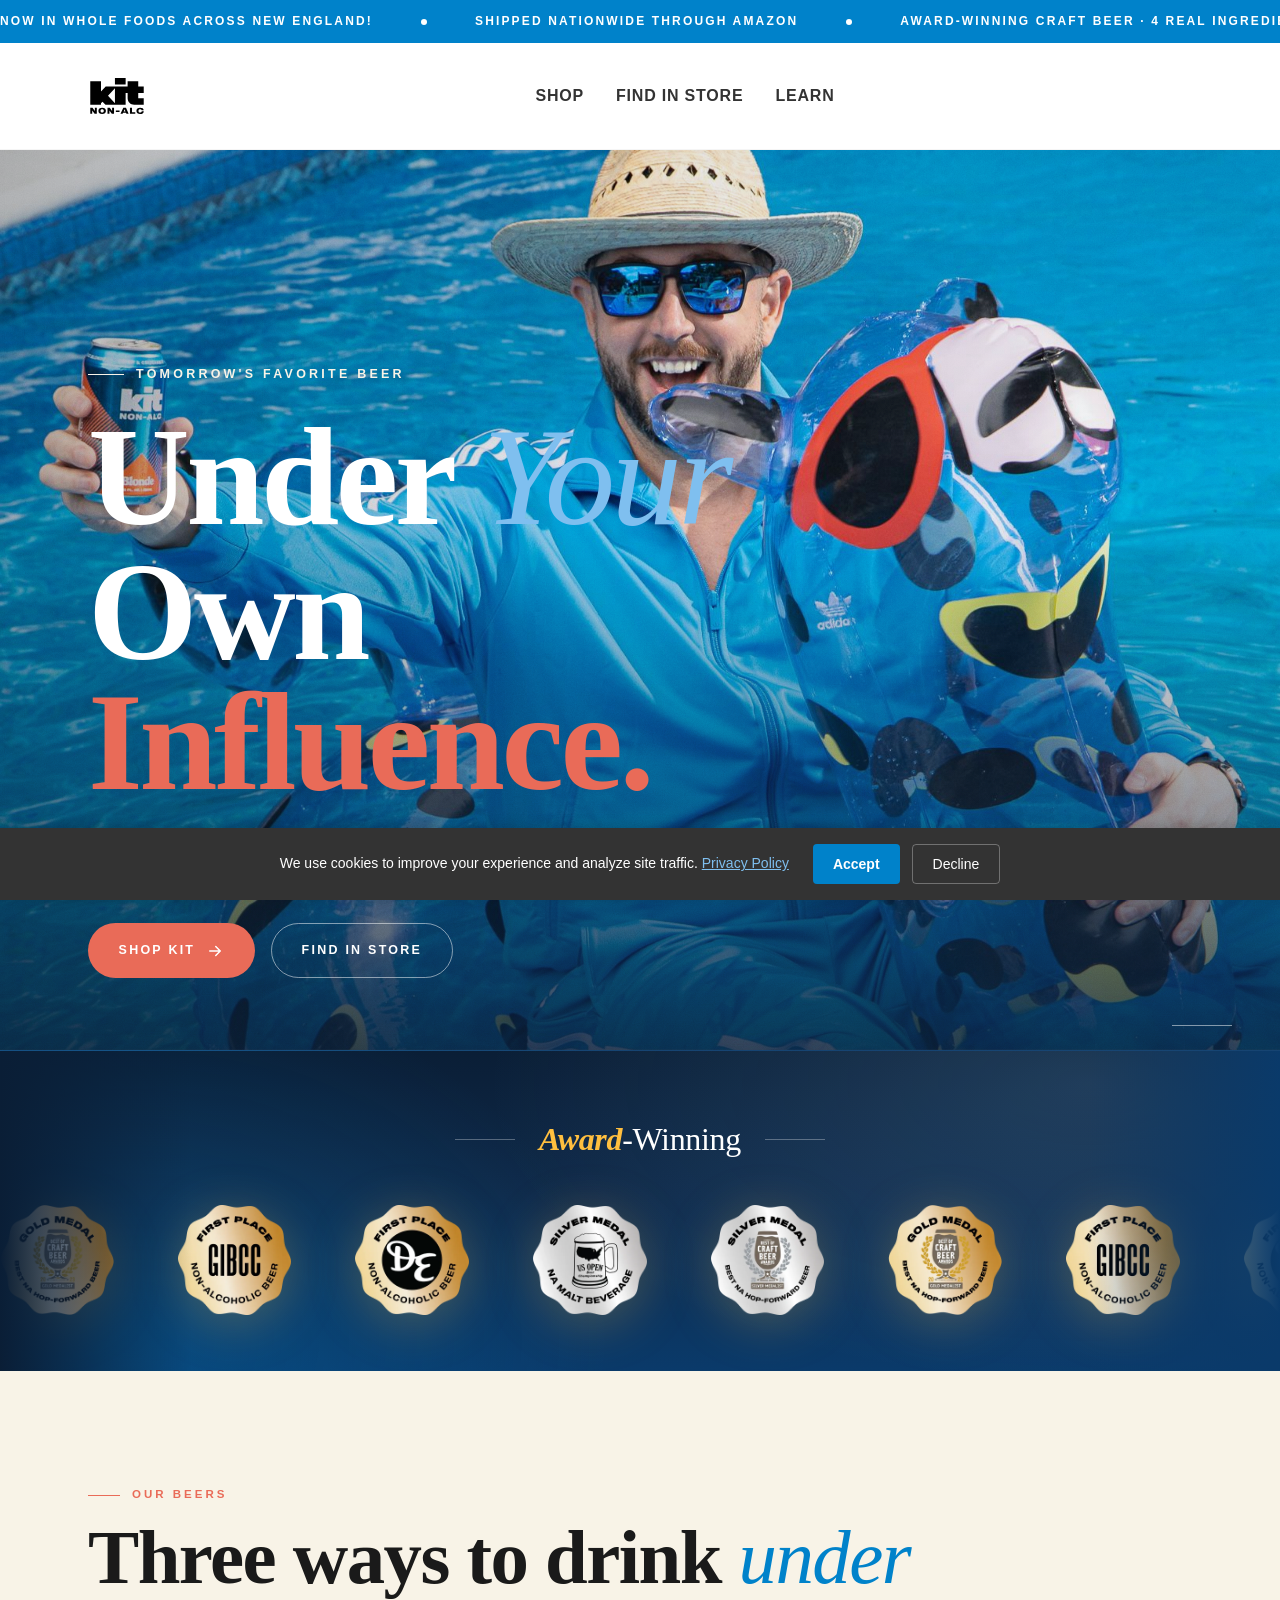
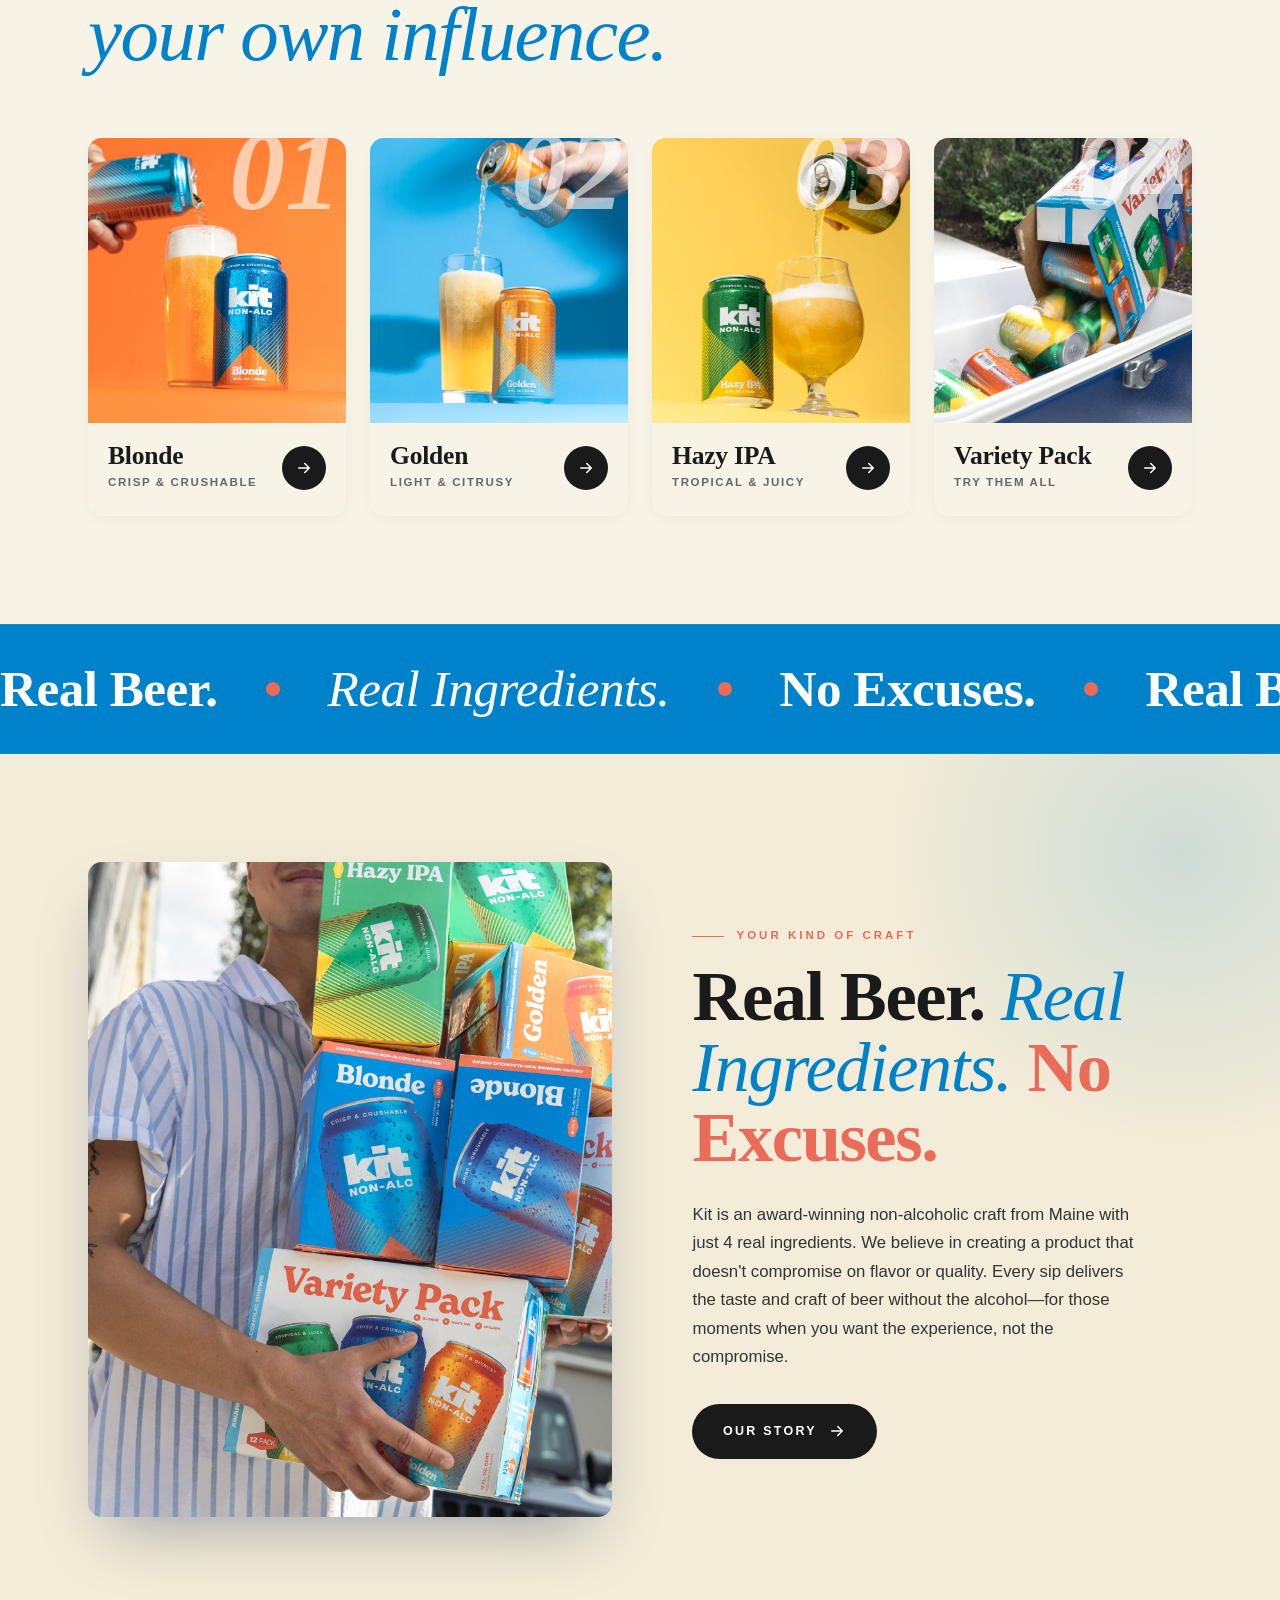
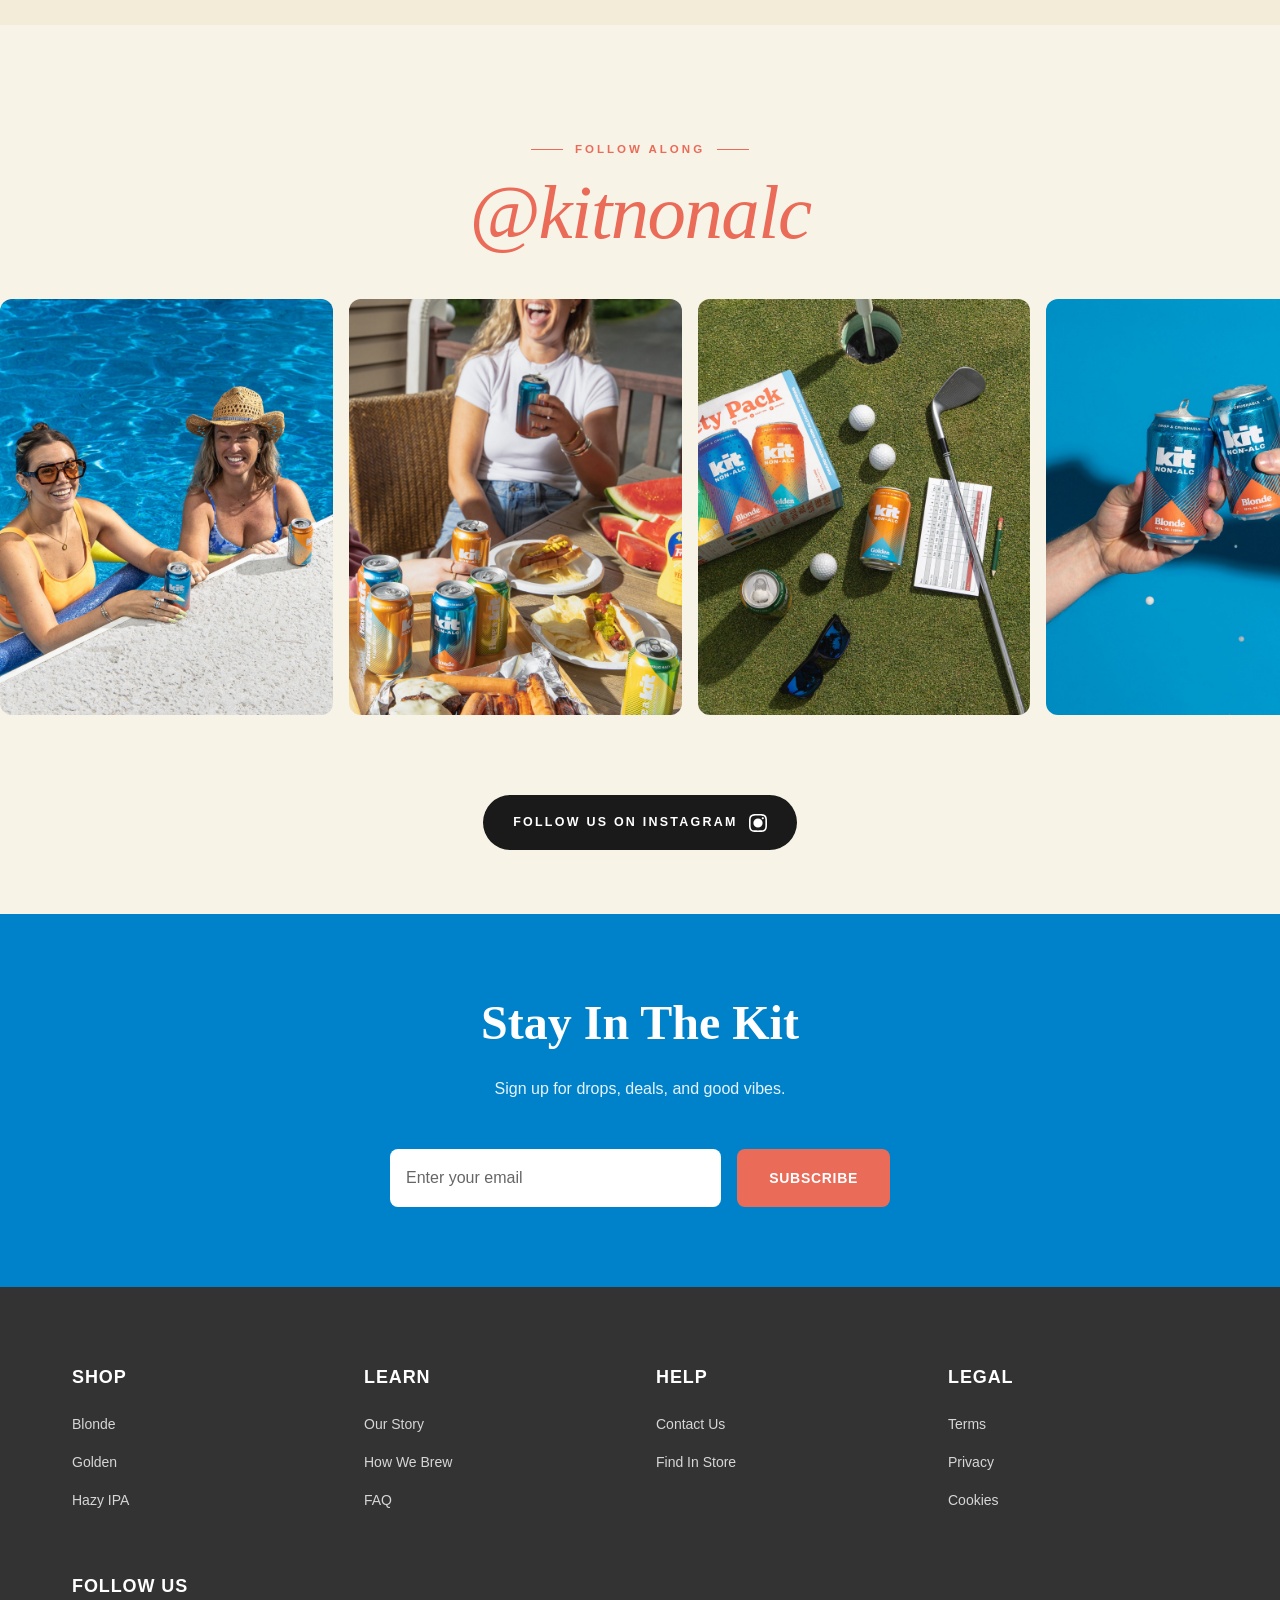
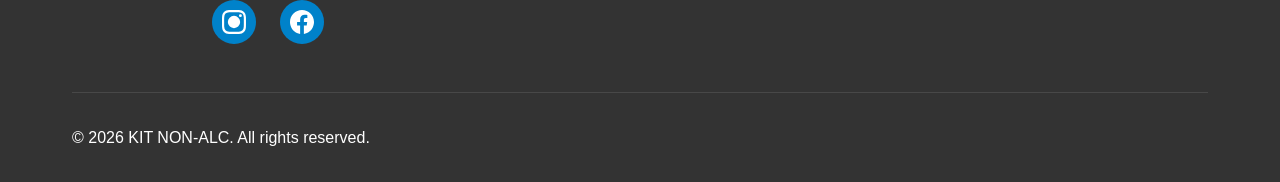
==== commit a45b16c8: "Update site files" ====
--- a/index.html
+++ b/index.html
@@ -2,11 +2,46 @@
 <html lang="en">
 <head>
     <meta charset="UTF-8">
+    <!-- Google Analytics (GA4) -->
+    <script async src="https://www.googletagmanager.com/gtag/js?id=G-WC5PPFFXS4"></script>
+    <script>
+      window.dataLayer = window.dataLayer || [];
+      function gtag(){dataLayer.push(arguments);}
+      gtag('js', new Date());
+      gtag('config', 'G-WC5PPFFXS4');
+    </script>
+
+    <!-- Meta Pixel -->
+    <script>
+      !function(f,b,e,v,n,t,s)
+      {if(f.fbq)return;n=f.fbq=function(){n.callMethod?
+      n.callMethod.apply(n,arguments):n.queue.push(arguments)};
+      if(!f._fbq)f._fbq=n;n.push=n;n.loaded=!0;n.version='2.0';
+      n.queue=[];t=b.createElement(e);t.async=!0;
+      t.src=v;s=b.getElementsByTagName(e)[0];
+      s.parentNode.insertBefore(t,s)}(window, document,'script',
+      'https://connect.facebook.net/en_US/fbevents.js');
+      fbq('init', '1373698818117950');
+      fbq('track', 'PageView');
+    </script>
+    <noscript><img height="1" width="1" style="display:none"
+      src="https://www.facebook.com/tr?id=1373698818117950&ev=PageView&noscript=1"/></noscript>
     <meta name="viewport" content="width=device-width, initial-scale=1.0">
-    <meta name="description" content="KIT NON-ALC | Award-winning, crushable, non-alcoholic craft beer brewed with 4 real ingredients in Maine.">
+    <meta name="description" content="Award-winning, non-alcoholic craft beer brewed with 4 real ingredients in Maine. Under 0.5% ABV, 69 calories. Shop Blonde, Golden, and Hazy IPA.">
     <meta name="theme-color" content="#1a2332">
+    <meta property="og:type" content="website">
+    <meta property="og:title" content="KIT NON-ALC | Tomorrow's Favorite Beer">
+    <meta property="og:description" content="Award-winning, non-alcoholic craft beer brewed with 4 real ingredients in Maine. Under 0.5% ABV, 69 calories.">
+    <meta property="og:image" content="https://kit-na.com/images/hero/hero-boxes-sky.jpg">
+    <meta property="og:url" content="https://kit-na.com/">
+    <meta property="og:site_name" content="KIT NON-ALC">
+    <meta name="twitter:card" content="summary_large_image">
+    <meta name="twitter:title" content="KIT NON-ALC | Tomorrow's Favorite Beer">
+    <meta name="twitter:description" content="Award-winning, non-alcoholic craft beer brewed with 4 real ingredients in Maine.">
+    <meta name="twitter:image" content="https://kit-na.com/images/hero/hero-boxes-sky.jpg">
     <title>KIT NON-ALC | Tomorrow's Favorite Beer</title>
     <link rel="icon" type="image/svg+xml" href="images/logos/Kit_Non_Alc_Black.svg">
+    <link rel="canonical" href="https://kit-na.com/">
 
     <!-- CSS Files in Order -->
     <link rel="stylesheet" href="css/variables.css">
@@ -14,6 +49,28 @@
     <link rel="stylesheet" href="css/components.css">
     <link rel="stylesheet" href="css/pages.css">
     <link rel="stylesheet" href="css/home-page.css">
+
+    <script type="application/ld+json">
+    {
+      "@context": "https://schema.org",
+      "@type": "Organization",
+      "name": "KIT NON-ALC",
+      "url": "https://kit-na.com",
+      "logo": "https://kit-na.com/images/logos/Kit_Non_Alc_Black.svg",
+      "description": "Award-winning non-alcoholic craft beer brewed with 4 real ingredients in Portland, Maine.",
+      "foundingDate": "2013",
+      "foundingLocation": "Portland, Maine",
+      "sameAs": [
+        "https://www.instagram.com/kitnonalc/",
+        "https://www.facebook.com/kitnabrewing/"
+      ],
+      "contactPoint": {
+        "@type": "ContactPoint",
+        "email": "marketing@kit-na.com",
+        "contactType": "customer service"
+      }
+    }
+    </script>
 </head>
 <body>
     <!-- Announcement Bar -->
@@ -399,6 +456,33 @@
     </footer>
 
     <!-- JavaScript -->
+
+    <!-- Cookie Consent Banner -->
+    <div class="cookie-banner" id="cookieBanner">
+        <p>We use cookies to improve your experience and analyze site traffic. <a href="#">Privacy Policy</a></p>
+        <div class="cookie-banner-actions">
+            <button class="cookie-btn-accept" id="cookieAccept">Accept</button>
+            <button class="cookie-btn-decline" id="cookieDecline">Decline</button>
+        </div>
+    </div>
+
+    <script>
+      (function() {
+        var banner = document.getElementById('cookieBanner');
+        if (!banner) return;
+        if (document.cookie.indexOf('kit_cookies=') === -1) {
+          banner.classList.add('show');
+        }
+        document.getElementById('cookieAccept').addEventListener('click', function() {
+          document.cookie = 'kit_cookies=accepted;path=/;max-age=31536000;SameSite=Lax';
+          banner.classList.remove('show');
+        });
+        document.getElementById('cookieDecline').addEventListener('click', function() {
+          document.cookie = 'kit_cookies=declined;path=/;max-age=31536000;SameSite=Lax';
+          banner.classList.remove('show');
+        });
+      })();
+    </script>
     <script src="js/main.js"></script>
     <script>
         // Reveal-on-scroll for home page
--- a/css/components.css
+++ b/css/components.css
@@ -1278,3 +1278,89 @@
   margin-bottom: var(--space-lg);
   line-height: var(--lh-loose);
 }
+
+
+/* ========================================
+   COOKIE CONSENT BANNER
+   ======================================== */
+
+.cookie-banner {
+  position: fixed;
+  bottom: 0;
+  left: 0;
+  right: 0;
+  background: var(--kit-charcoal);
+  color: var(--kit-white);
+  padding: 1rem 1.5rem;
+  z-index: 9999;
+  display: none;
+  align-items: center;
+  justify-content: center;
+  gap: 1.5rem;
+  font-family: var(--font-family-sans);
+  font-size: var(--fs-body-sm);
+  box-shadow: 0 -2px 12px rgba(0,0,0,0.15);
+}
+
+.cookie-banner.show {
+  display: flex;
+}
+
+.cookie-banner p {
+  margin: 0;
+  max-width: 600px;
+  line-height: 1.5;
+}
+
+.cookie-banner a {
+  color: var(--kit-golden-blue);
+  text-decoration: underline;
+}
+
+.cookie-banner-actions {
+  display: flex;
+  gap: 0.75rem;
+  flex-shrink: 0;
+}
+
+.cookie-btn-accept {
+  background: var(--kit-blonde-blue);
+  color: var(--kit-white);
+  border: none;
+  padding: 0.5rem 1.25rem;
+  border-radius: 4px;
+  cursor: pointer;
+  font-family: var(--font-family-sans);
+  font-size: var(--fs-body-sm);
+  font-weight: var(--fw-semi-bold);
+  transition: background 0.2s;
+}
+
+.cookie-btn-accept:hover {
+  background: #006ba7;
+}
+
+.cookie-btn-decline {
+  background: transparent;
+  color: var(--kit-white);
+  border: 1px solid rgba(255,255,255,0.3);
+  padding: 0.5rem 1.25rem;
+  border-radius: 4px;
+  cursor: pointer;
+  font-family: var(--font-family-sans);
+  font-size: var(--fs-body-sm);
+  transition: border-color 0.2s;
+}
+
+.cookie-btn-decline:hover {
+  border-color: rgba(255,255,255,0.6);
+}
+
+@media (max-width: 600px) {
+  .cookie-banner {
+    flex-direction: column;
+    text-align: center;
+    padding: 1.25rem;
+    gap: 1rem;
+  }
+}
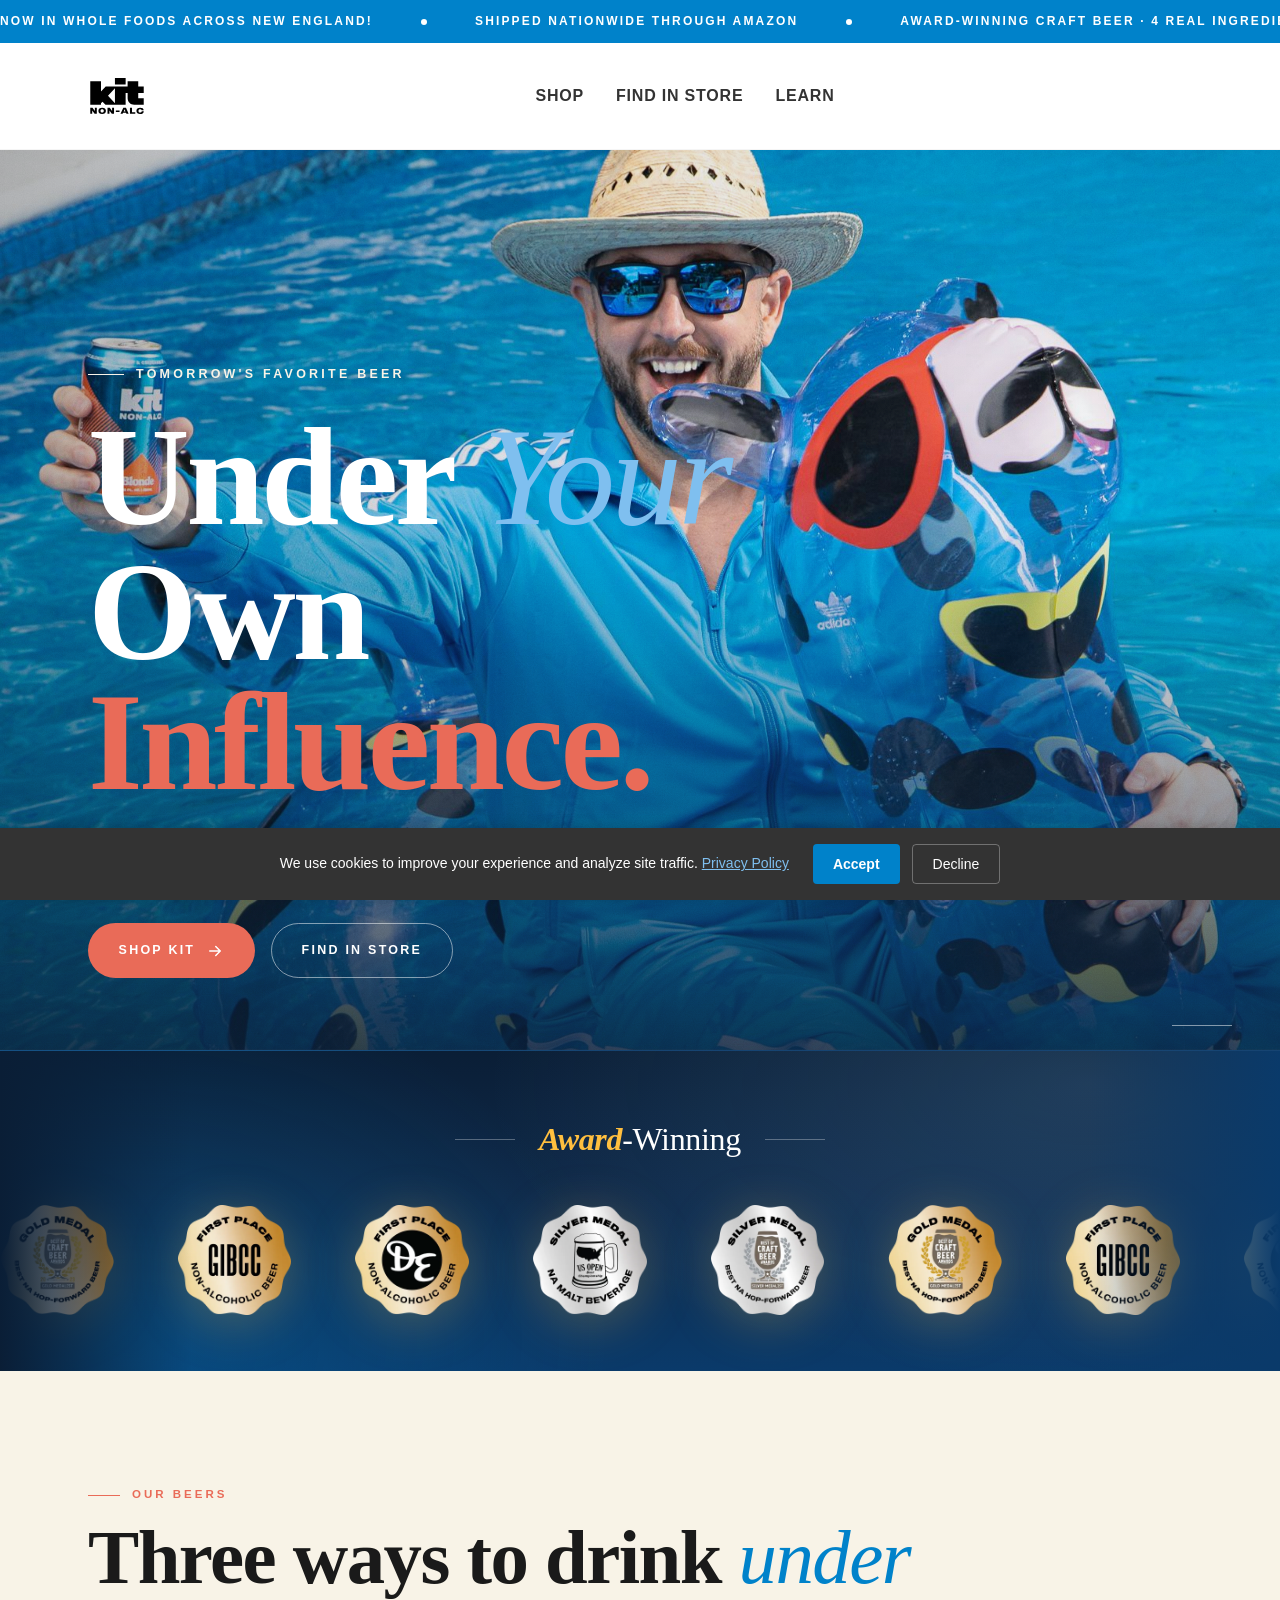
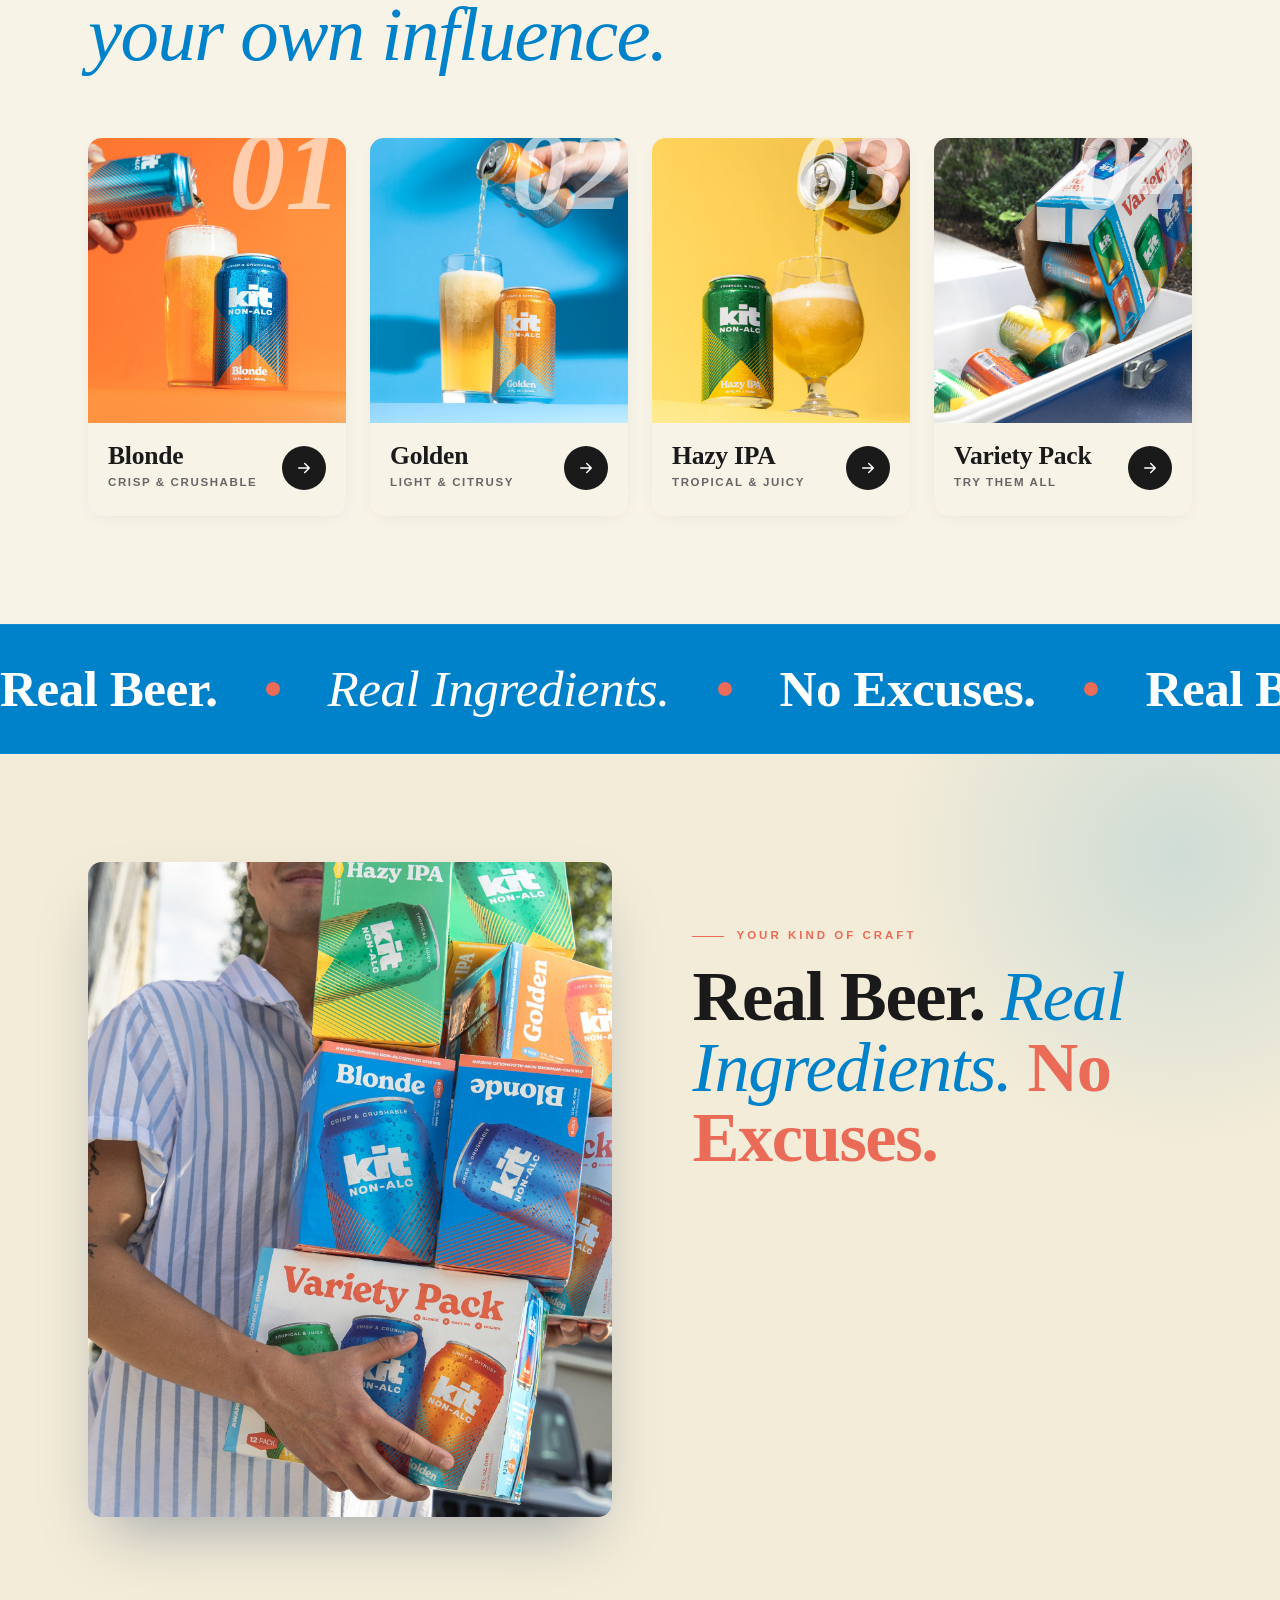
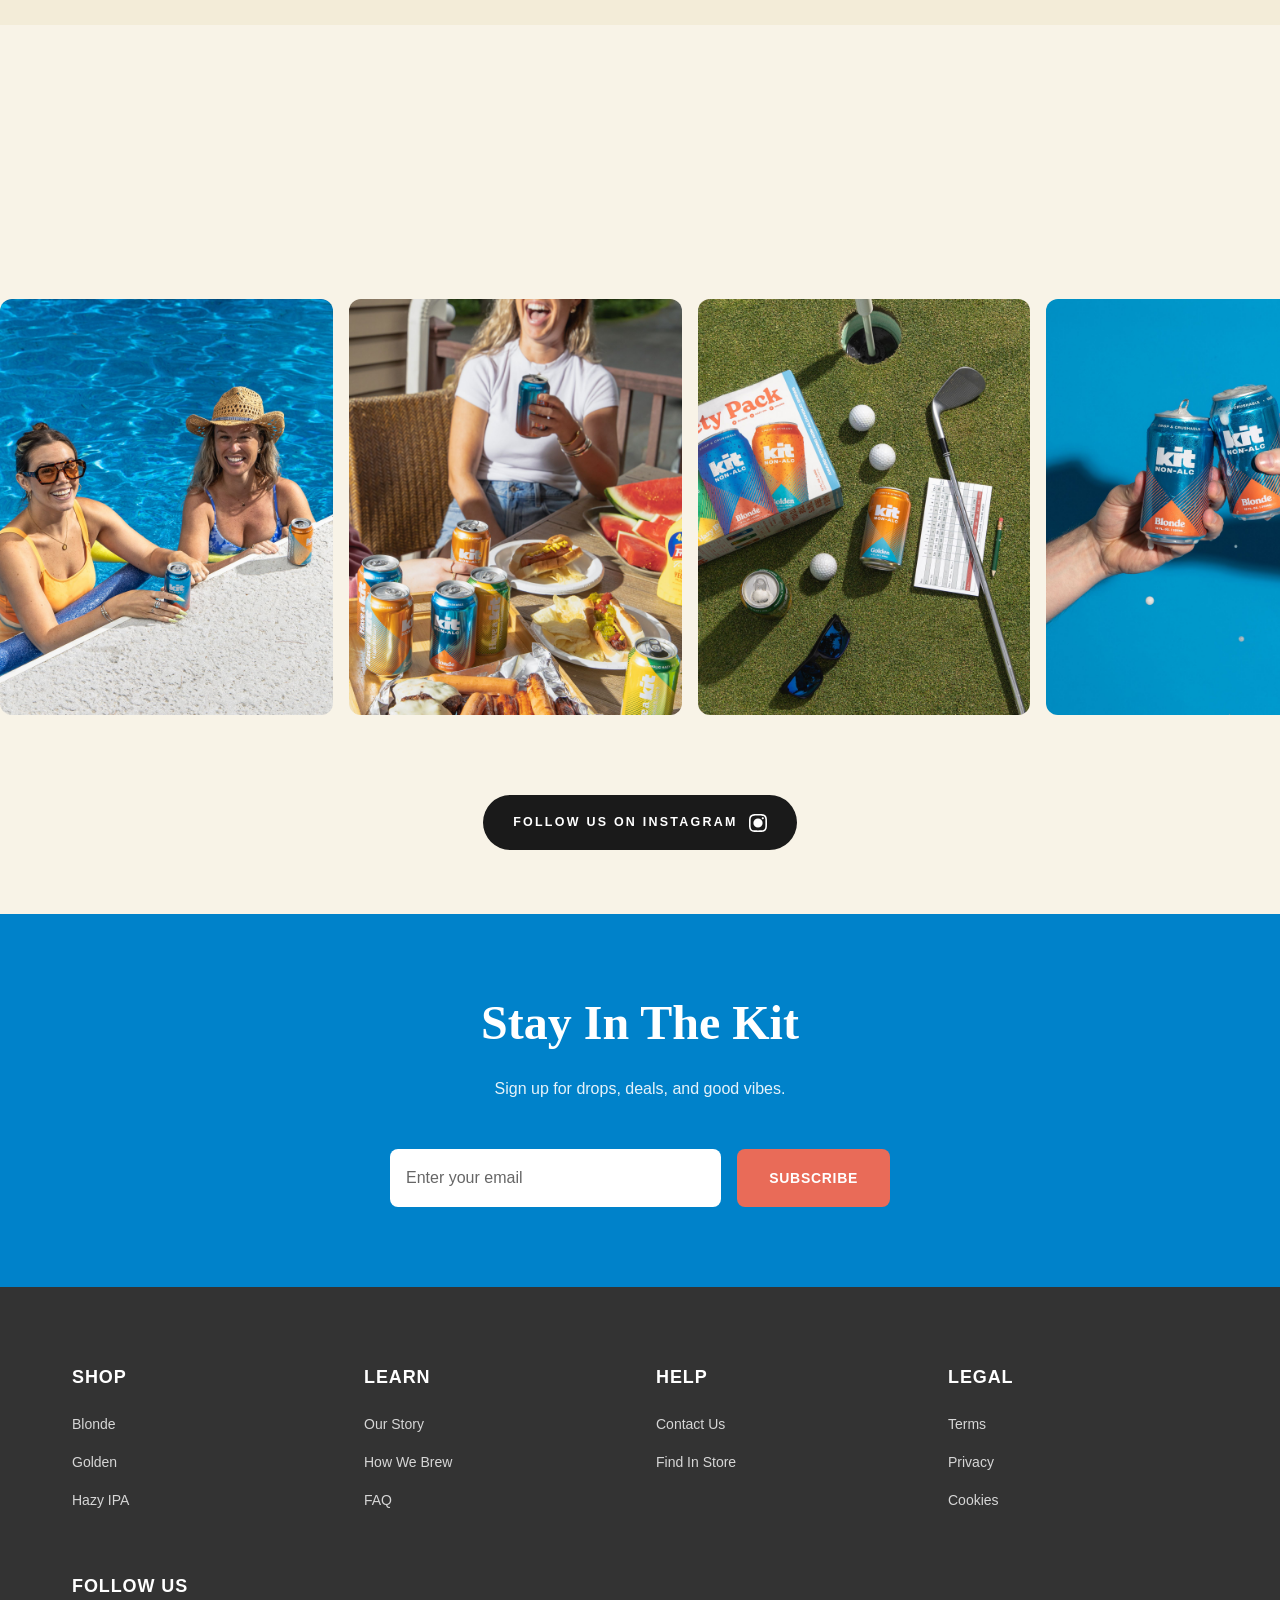
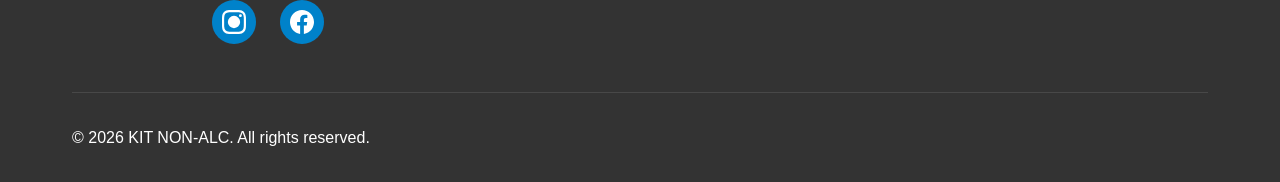
==== commit a0296f7f: "Update site files" ====
--- a/index.html
+++ b/index.html
@@ -32,15 +32,20 @@
     <meta property="og:type" content="website">
     <meta property="og:title" content="KIT NON-ALC | Tomorrow's Favorite Beer">
     <meta property="og:description" content="Award-winning, non-alcoholic craft beer brewed with 4 real ingredients in Maine. Under 0.5% ABV, 69 calories.">
-    <meta property="og:image" content="https://kit-na.com/images/hero/hero-boxes-sky.jpg">
+    <meta property="og:image" content="https://kit-na.com/images/og-share.jpg">
     <meta property="og:url" content="https://kit-na.com/">
     <meta property="og:site_name" content="KIT NON-ALC">
     <meta name="twitter:card" content="summary_large_image">
     <meta name="twitter:title" content="KIT NON-ALC | Tomorrow's Favorite Beer">
     <meta name="twitter:description" content="Award-winning, non-alcoholic craft beer brewed with 4 real ingredients in Maine.">
-    <meta name="twitter:image" content="https://kit-na.com/images/hero/hero-boxes-sky.jpg">
+    <meta name="twitter:image" content="https://kit-na.com/images/og-share.jpg">
     <title>KIT NON-ALC | Tomorrow's Favorite Beer</title>
+    <link rel="icon" href="/favicon.ico" sizes="any">
     <link rel="icon" type="image/svg+xml" href="images/logos/Kit_Non_Alc_Black.svg">
+    <link rel="icon" type="image/png" sizes="32x32" href="/favicon-32x32.png">
+    <link rel="icon" type="image/png" sizes="16x16" href="/favicon-16x16.png">
+    <link rel="apple-touch-icon" sizes="180x180" href="/apple-touch-icon.png">
+    <link rel="manifest" href="/site.webmanifest">
     <link rel="canonical" href="https://kit-na.com/">
 
     <!-- CSS Files in Order -->
